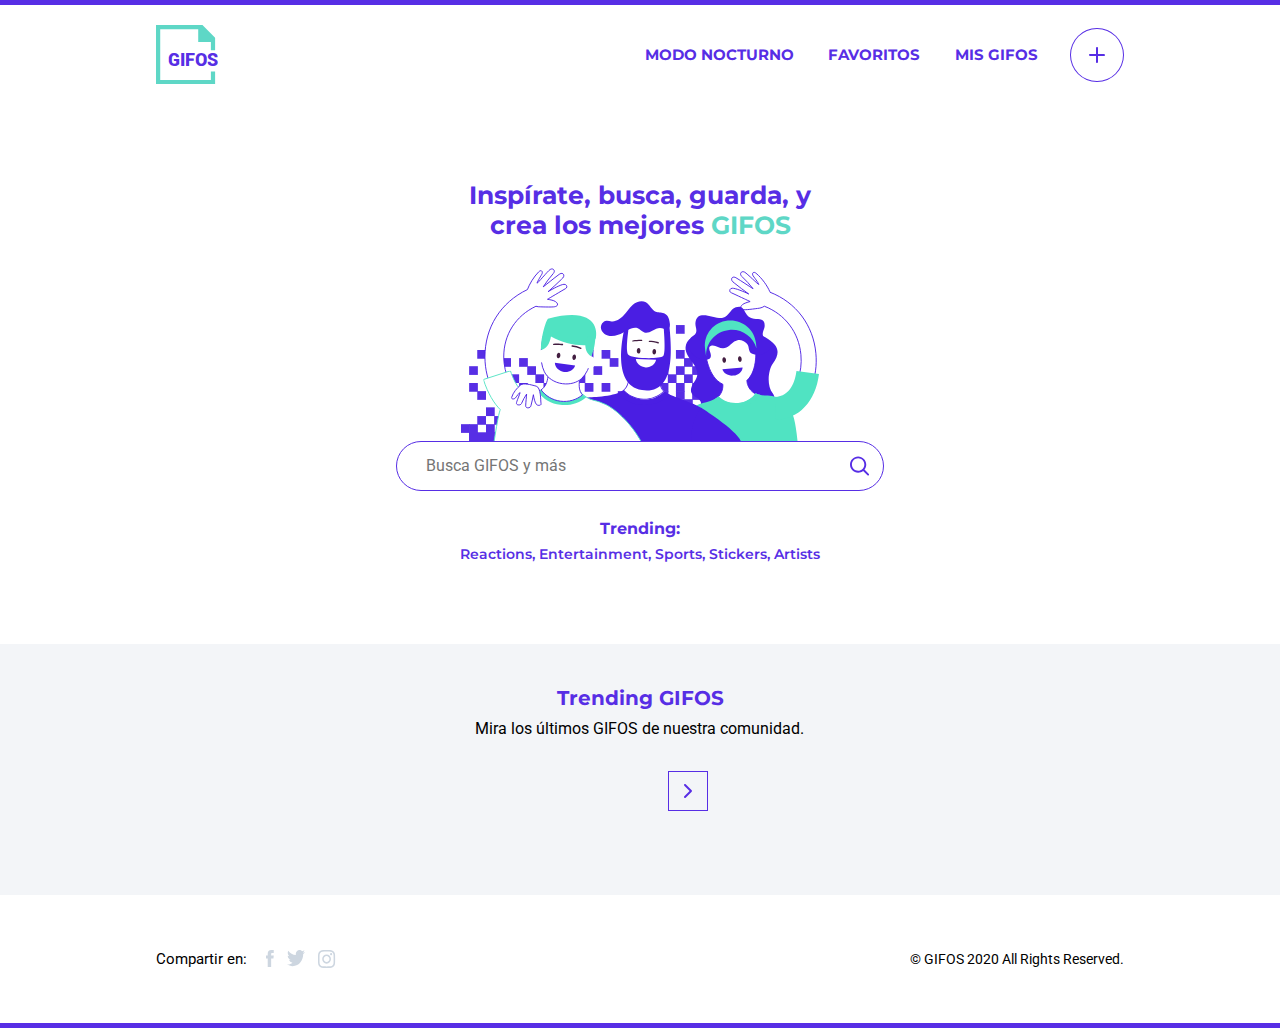
==== index.html @ 7b6a78a5 "25-09 morning version- carrousel" ====
<html lang="es">
  <head>
    <meta charset="UTF-8" />
    <meta name="viewport" content="width=device-width, initial-scale=1.0" />
    <meta name="description" content="incluir descripción" />
    <meta name="keywords" content="incluir kws" />
    <script
      src="https://kit.fontawesome.com/2b49350120.js"
      crossorigin="anonymous"
    ></script>
    <title>Proyecto GIFOS</title>
    <link
      href="https://fonts.googleapis.com/css2?family=Montserrat:wght@400;500;600;700;800&family=Roboto&display=swap"
      rel="stylesheet"
    />
    <link href="./css/home-styles.css" rel="stylesheet" type="text/css" />
  </head>
  <body>
    <header class="desktop-header relative">
      <div class="top-bar">
        <div>
          <svg
            id="logo-mobile"
            width="53px"
            height="49px"
            viewBox="0 0 53 49"
            version="1.1"
            xmlns="http://www.w3.org/2000/svg"
            xmlns:xlink="http://www.w3.org/1999/xlink"
          >
            <!-- Generator: Sketch 63.1 (92452) - https://sketch.com -->
            <title>logo-mobile</title>
            <desc>Created with Sketch.</desc>
            <defs>
              <polygon
                id="path-1"
                points="0.837379272 0.943343486 48.5296106 0.943343486 48.5296106 20.459945 0.837379272 20.459945"
              ></polygon>
            </defs>
            <g
              id="GIFOS"
              stroke="none"
              stroke-width="1"
              fill="none"
              fill-rule="evenodd"
            >
              <g
                id="00-UI-Kit"
                transform="translate(-347.000000, -2463.000000)"
              >
                <g
                  id="mobile"
                  transform="translate(347.000000, 2463.000000)"
                >
                  <g id="Group-5">
                    <polygon
                      id="Fill-1"
                      fill="#5ED7C6"
                      points="0 -0.0002 0 48.7913039 48.7915039 48.7913039 48.7915039 38.3359816 45.3063965 38.3359816 45.3063965 45.3061965 3.48510742 45.3061965 3.48510742 3.48490742 34.8510742 3.48490742 34.8510742 13.9402297 45.3063965 13.9402297 45.3063965 20.9111416 48.7915039 20.9111416 48.7915039 10.4551223 38.3361816 -0.0002"
                    ></polygon>
                    <g id="Group-4" transform="translate(7.000000, 16.000000)">
                      <mask id="mask-2" fill="white">
                        <use xlink:href="#path-1"></use>
                      </mask>
                      <g id="Clip-3"></g>
                      <text
                        class="GIFOS-text"
                        mask="url(#mask-2)"
                        font-family="Roboto-Black, Roboto"
                        font-size="16"
                        font-weight="700"
                      >
                        <tspan x="1" y="20">GIFOS</tspan>
                      </text>
                    </g>
                  </g>
                </g>
              </g>
            </g>
          </svg>
          <svg
            version="1.1"
            id="Capa_1"
            xmlns="http://www.w3.org/2000/svg"
            xmlns:xlink="http://www.w3.org/1999/xlink"
            x="0px"
            y="0px"
            width="63px"
            height="60px"
            viewBox="0 0 63 60"
            enable-background="new 0 0 63 60"
            xml:space="preserve"
            
            
          >
            <title>logo-desktop</title>
            <desc>Created with Sketch.</desc>
            <g id="GIFOS_1_">
              <g
                id="_x30_0-UI-Kit"
                transform="translate(-156.000000, -2463.000000)"
              >
                <g
                  id="logo-desktop"
                  transform="translate(156.000000, 2463.000000)"
                >
                  <g id="Group-5">
                    <polygon
                      id="Fill-1"
                      fill="#5ED7C6"
                      points="0,0 0,59.108 59.108,59.108 59.108,46.442 54.887,46.442 54.887,54.887 
					4.222,54.887 4.222,4.222 42.221,4.222 42.221,16.888 54.887,16.888 54.887,25.333 59.108,25.333 59.108,12.666 46.442,0 				
					"
                    />
                    <g id="Group-4" transform="translate(9.000000, 20.000000)">
                      <g id="Clip-3"></g>
                      <defs>
                        <filter
                          id="Adobe_OpacityMaskFilter"
                          filterUnits="userSpaceOnUse"
                          x="3"
                          y="5.602"
                          width="44.086"
                          height="20.276"
                        >
                          <feColorMatrix
                            type="matrix"
                            values="1 0 0 0 0  0 1 0 0 0  0 0 1 0 0  0 0 0 1 0"
                          />
                        </filter>
                      </defs>
                      <mask
                        maskUnits="userSpaceOnUse"
                        x="3"
                        y="5.602"
                        width="44.086"
                        height="20.276"
                        id="mask-2"
                      >
                        <g filter="url(#Adobe_OpacityMaskFilter)">
                          <polygon
                            id="path-1"
                            fill="#FFFFFF"
                            points="0.495,0.526 58.271,0.526 58.271,24.17 0.495,24.17 							"
                          />
                        </g>
                      </mask>
                      <g mask="url(#mask-2)" enable-background="new    ">
                        <text
                          transform="matrix(1 0 0 1 3 21)"
                          class="GIFOS-text"
                          font-family="Roboto-Black, Roboto"
                          font-size="18"
                        >
                          GIFOS
                        </text>
                      </g>
                    </g>
                  </g>
                </g>
              </g>
            </g>
          </svg>
        </div>
        <i class="fas fa-bars hamburger" id="hamburger"></i>
      </div>
      <nav id="nav">
        <ul>
          <li><a href="#" class="theme-switcher">Modo Nocturno</a></li>
          <hr class="menu-line" />
          <li><a href="./favoritos.html">Favoritos</a></li>
          <hr class="menu-line" />
          <li><a href="./mis-gifos.html">Mis GIFOS</a></li>
          <hr class="menu-line" />
        </ul>
        <div class="create-btn">
          <svg
            version="1.1"
            id="Capa_1"
            xmlns="http://www.w3.org/2000/svg"
            xmlns:xlink="http://www.w3.org/1999/xlink"
            x="0px"
            y="0px"
            width="16px"
            height="16px"
            viewBox="0 0 16 16"
            enable-background="new 0 0 16 16"
            xml:space="preserve"
          >
            <g>
              <path
                id="path-1"
                fill="#FFFFFF"
                d="M8,0c0.553,0,1,0.448,1,1l0,0v6h6c0.513,0,0.936,0.386,0.993,0.883L16,8c0,0.553-0.447,1-1,1
		l0,0H9v6c0,0.513-0.387,0.936-0.883,0.993L8,16c-0.552,0-1-0.447-1-1l0,0V9H1C0.487,9,0.064,8.613,0.007,8.117L0,8
		c0-0.552,0.448-1,1-1l0,0h6V1c0-0.513,0.386-0.936,0.883-0.993L8,0z"
              />
            </g>
            <title>button-crear-gifo</title>
            <desc>Created with Sketch.</desc>
            <g id="GIFOS">
              <g
                id="_x30_0-UI-Kit"
                transform="translate(-188.000000, -2784.000000)"
              >
                <g
                  id="button-crear-gifo"
                  transform="translate(188.000000, 2784.000000)"
                >
                  <g>
                    <path
                      id="path-1_1_"
                      class="GIFOS-text"
                      d="M8,0c0.553,0,1,0.448,1,1l0,0v6h6c0.513,0,0.936,0.386,0.993,0.883L16,8
					c0,0.553-0.447,1-1,1l0,0H9v6c0,0.513-0.387,0.936-0.883,0.993L8,16c-0.552,0-1-0.447-1-1l0,0V9H1
					C0.487,9,0.064,8.613,0.007,8.117L0,8c0-0.552,0.448-1,1-1l0,0h6V1c0-0.513,0.386-0.936,0.883-0.993L8,0z"
                    />
                  </g>
                </g>
              </g>
            </g>
          </svg>
        </div>
      </nav>
    </header>
    <!--SECTION (GIFO MAX) QUE SE DESPLIEGA AL HACER CLICK EN CADA GIFO decidir dónde irá finalmente en el html o crearlo dinámicamente con JS?-->
    <section class="gifo-max">
    <div class="close-icon align-items-center justify-content-end">
      <svg
        version="1.1"
        id="close"
        xmlns="http://www.w3.org/2000/svg"
        xmlns:xlink="http://www.w3.org/1999/xlink"
        x="0px"
        y="0px"
        width="14px"
        height="14px"
        viewBox="0 0 14 14"
        enable-background="new 0 0 14 14"
        xml:space="preserve"
      >
        <g>
          <path
            id="path-1"
            fill="#FFFFFF"
            d="M0.293,0.293c0.391-0.391,1.023-0.391,1.414,0l0,0L7,5.585l5.293-5.292
            c0.36-0.36,0.928-0.388,1.32-0.083l0.094,0.083c0.391,0.391,0.391,1.023,0,1.414l0,0L8.415,7l5.292,5.293
            c0.36,0.36,0.389,0.928,0.083,1.32l-0.083,0.094c-0.391,0.391-1.023,0.391-1.414,0l0,0L7,8.415l-5.293,5.292
            c-0.36,0.36-0.928,0.389-1.32,0.084l-0.094-0.084c-0.391-0.391-0.391-1.023,0-1.414l0,0L5.585,7L0.293,1.707
            c-0.36-0.36-0.388-0.928-0.083-1.32L0.293,0.293z"
          />
        </g>
        <title>close</title>
        <desc>Created with Sketch.</desc>
        <g id="GIFOS">
          <g
            id="_x30_0-UI-Kit"
            transform="translate(-669.000000, -2993.000000)"
          >
            <g transform="translate(669.000000, 2993.000000)">
              <g>
                <path
                  id="path-1_1_"
                  class="GIFOS-text"
                  d="M0.293,0.293c0.391-0.391,1.023-0.391,1.414,0l0,0L7,5.585l5.293-5.292
                        c0.36-0.36,0.928-0.388,1.32-0.083l0.094,0.083c0.391,0.391,0.391,1.023,0,1.414l0,0L8.415,7l5.292,5.293
                        c0.36,0.36,0.389,0.928,0.083,1.32l-0.083,0.094c-0.391,0.391-1.023,0.391-1.414,0l0,0L7,8.415l-5.293,5.292
                        c-0.36,0.36-0.928,0.389-1.32,0.084l-0.094-0.084c-0.391-0.391-0.391-1.023,0-1.414l0,0L5.585,7L0.293,1.707
                        c-0.36-0.36-0.388-0.928-0.083-1.32L0.293,0.293z"
                />
              </g>
            </g>
          </g>
        </g>
      </svg>
    </div>
    <div class="arrow-left">
      <svg
        version="1.1"
        id="Capa_1"
        xmlns="http://www.w3.org/2000/svg"
        xmlns:xlink="http://www.w3.org/1999/xlink"
        x="0px"
        y="0px"
        width="8px"
        height="14px"
        viewBox="0 0 8 14"
        enable-background="new 0 0 8 14"
        xml:space="preserve"
      >
        <g>
          <path
            id="path-1"
            fill="#FFFFFF"
            d="M2.414,7l5.293-5.293c0.391-0.391,0.391-1.023,0-1.414s-1.023-0.391-1.414,0l-6,6
c-0.391,0.391-0.391,1.023,0,1.414l6,6c0.391,0.391,1.023,0.391,1.414,0s0.391-1.023,0-1.414L2.414,7z"
          />
        </g>
        <title>button-left</title>
        <desc>Created with Sketch.</desc>
        <g id="GIFOS">
          <g
            id="_x30_0-UI-Kit"
            transform="translate(-192.000000, -2978.000000)"
          >
            <g
              id="button-slider-left"
              transform="translate(176.000000, 2965.000000)"
            >
              <g
                id="button-left"
                transform="translate(16.000000, 13.000000)"
              >
                <g>
                  <path
                    id="path-1_1_"
                    class="GIFOS-text"
                    d="M2.414,7l5.293-5.293c0.391-0.391,0.391-1.023,0-1.414s-1.023-0.391-1.414,0l-6,6
        c-0.391,0.391-0.391,1.023,0,1.414l6,6c0.391,0.391,1.023,0.391,1.414,0s0.391-1.023,0-1.414L2.414,7z"
                  />
                </g>
              </g>
            </g>
          </g>
        </g>
      </svg>
    </div>
    <div class="gifo-container" id="gifo-container">
      <img
        id="max-img"
        src="https://media.giphy.com/media/12rTjvF0ANQJsk/giphy.gif"
        class="gif-content"
      />
    </div>
    <div class="arrow-right">
      <svg
        version="1.1"
        id="Capa_1"
        xmlns="http://www.w3.org/2000/svg"
        xmlns:xlink="http://www.w3.org/1999/xlink"
        x="0px"
        y="0px"
        width="8px"
        height="14px"
        viewBox="0 0 8 14"
        enable-background="new 0 0 8 14"
        xml:space="preserve"
      >
        <g>
          <path
            id="path-1"
            fill="#FFFFFF"
            d="M5.586,7l-5.293,5.293c-0.391,0.391-0.391,1.023,0,1.414s1.023,0.391,1.414,0l6-6
c0.391-0.391,0.391-1.023,0-1.414l-6-6c-0.391-0.391-1.023-0.391-1.414,0s-0.391,1.023,0,1.414L5.586,7z"
          />
        </g>
        <title>button-right</title>
        <desc>Created with Sketch.</desc>
        <g id="GIFOS">
          <g
            id="_x30_0-UI-Kit"
            transform="translate(-192.000000, -2924.000000)"
          >
            <g
              id="button-slider-right"
              transform="translate(176.000000, 2911.000000)"
            >
              <g
                id="button-right"
                transform="translate(16.000000, 13.000000)"
              >
                <g>
                  <path
                    id="path-1_1_"
                    class="GIFOS-text"
                    d="M5.586,7l-5.293,5.293c-0.391,0.391-0.391,1.023,0,1.414s1.023,0.391,1.414,0l6-6
        c0.391-0.391,0.391-1.023,0-1.414l-6-6c-0.391-0.391-1.023-0.391-1.414,0s-0.391,1.023,0,1.414L5.586,7z"
                  />
                </g>
              </g>
            </g>
          </g>
        </g>
      </svg>
    </div>
    <div class="actions space-between">
      <div>
        <h6 class="user" id="gif-max-user">User</h6>
        <h5 class="gif-title montserrat-font" id="gif-max-title">Título GIFO</h5>
      </div>
      <div class="btns-container space-between">
        <div class="icon-btn">
          <img src="./img/icon-fav-hover.svg" class="icon heart max-heart">
        </div>
        <div class="icon-btn">
          <img src="./img/icon-download.svg" class="icon" id="max-download">
        </div>
      </div>
    </div>
  </section>
    <main>
      <!-- SECCION BUSCADOR-->
      <section class="search-section">
        <h1>
          Inspírate, busca, guarda, y crea los mejores
          <span class="mint">GIFOS</span>
        </h1>
        <div class="illustration">
          <img
            src="./img/ilustra_header.svg"
            alt="ilustración de grupo de personas alegres"
          />
        </div>
        <form action="" method="POST" class="" id="search-form">
          <div class="search-field">
            <svg xmlns="http://www.w3.org/2000/svg" width="24" height="24" viewBox="0 0 20 20" class="d-none" id="lupa"><style>.a{fill:#FFF;}.b{fill:#9CAFC3;}</style><path d="M8.5 0C13.2 0 17 3.8 17 8.5c0 2-0.7 3.8-1.8 5.3l4.5 4.5c0.4 0.4 0.4 1 0 1.4s-1 0.4-1.4 0l0 0 -4.5-4.5C12.3 16.3 10.5 17 8.5 17 3.8 17 0 13.2 0 8.5S3.8 0 8.5 0zM8.5 2C4.9 2 2 4.9 2 8.5S4.9 15 8.5 15c1.8 0 3.4-0.7 4.5-1.9l0-0.1c0 0 0 0 0.1 0C14.3 11.9 15 10.3 15 8.5 15 4.9 12.1 2 8.5 2z" class="a"/><title class="undefined">  icon-search</title><desc class="undefined">  Created with Sketch.</desc><path d="M8.5 0C13.2 0 17 3.8 17 8.5c0 2-0.7 3.8-1.8 5.3l4.5 4.5c0.4 0.4 0.4 1 0 1.4s-1 0.4-1.4 0l0 0 -4.5-4.5C12.3 16.3 10.5 17 8.5 17 3.8 17 0 13.2 0 8.5S3.8 0 8.5 0zM8.5 2C4.9 2 2 4.9 2 8.5S4.9 15 8.5 15c1.8 0 3.4-0.7 4.5-1.9l0-0.1c0 0 0 0 0.1 0C14.3 11.9 15 10.3 15 8.5 15 4.9 12.1 2 8.5 2z" class="b"/></svg>
            <input type="text" class="search-query" id="userQuery" name="" placeholder="Busca GIFOS y más"/>          
            <svg
              id="search-icon"
              version="1.1"
              id="Capa_1"
              xmlns="http://www.w3.org/2000/svg"
              xmlns:xlink="http://www.w3.org/1999/xlink"
              x="0px"
              y="0px"
              width="20px"
              height="20px"
              viewBox="0 0 20 20"
              enable-background="new 0 0 20 20"
              xml:space="preserve"
            >
              <g>
                <path
                  id="path-1"
                  fill="#FFFFFF"
                  d="M8.5,0C13.194,0,17,3.806,17,8.5c0,1.986-0.682,3.814-1.823,5.262l4.53,4.531
      c0.391,0.391,0.391,1.023,0,1.414s-1.023,0.391-1.414,0l0,0l-4.531-4.53C12.314,16.318,10.486,17,8.5,17C3.806,17,0,13.194,0,8.5
      S3.806,0,8.5,0z M8.5,2C4.91,2,2,4.91,2,8.5S4.91,15,8.5,15c1.771,0,3.375-0.708,4.548-1.855l0.045-0.052
      c0.017-0.017,0.032-0.031,0.05-0.046C14.292,11.875,15,10.271,15,8.5C15,4.91,12.09,2,8.5,2z"
                />
              </g>
              <title>icon-search</title>
              <desc>Created with Sketch.</desc>
              <g id="GIFOS">
                <g
                  id="_x30_0-UI-Kit"
                  transform="translate(-637.000000, -518.000000)"
                >
                  <g transform="translate(637.000000, 39.000000)">
                    <path
                      id="path-1_1_"
                      class="GIFOS-text"
                      d="M8.5,479c4.694,0,8.5,3.806,8.5,8.5c0,1.986-0.682,3.814-1.823,5.262l4.53,4.531
          c0.391,0.391,0.391,1.023,0,1.414s-1.023,0.391-1.414,0l0,0l-4.531-4.53C12.314,495.318,10.486,496,8.5,496
          c-4.694,0-8.5-3.806-8.5-8.5S3.806,479,8.5,479z M8.5,481c-3.59,0-6.5,2.91-6.5,6.5s2.91,6.5,6.5,6.5
          c1.771,0,3.375-0.708,4.548-1.855l0.045-0.052c0.017-0.017,0.032-0.031,0.05-0.046C14.292,490.875,15,489.271,15,487.5
          C15,483.91,12.09,481,8.5,481z"
                    />
                  </g>
                </g>
              </g>
            </svg>
          </div>
          <div class="search-field suggestions">
            <svg xmlns="http://www.w3.org/2000/svg" width="15" height="15" viewBox="0 0 20 20" class="undefined"><style>.a{fill:#FFF;}.b{fill:#9CAFC3;}</style><path d="M8.5 0C13.2 0 17 3.8 17 8.5c0 2-0.7 3.8-1.8 5.3l4.5 4.5c0.4 0.4 0.4 1 0 1.4s-1 0.4-1.4 0l0 0 -4.5-4.5C12.3 16.3 10.5 17 8.5 17 3.8 17 0 13.2 0 8.5S3.8 0 8.5 0zM8.5 2C4.9 2 2 4.9 2 8.5S4.9 15 8.5 15c1.8 0 3.4-0.7 4.5-1.9l0-0.1c0 0 0 0 0.1 0C14.3 11.9 15 10.3 15 8.5 15 4.9 12.1 2 8.5 2z" class="a"/><title class="undefined">  icon-search</title><desc class="undefined">  Created with Sketch.</desc><path d="M8.5 0C13.2 0 17 3.8 17 8.5c0 2-0.7 3.8-1.8 5.3l4.5 4.5c0.4 0.4 0.4 1 0 1.4s-1 0.4-1.4 0l0 0 -4.5-4.5C12.3 16.3 10.5 17 8.5 17 3.8 17 0 13.2 0 8.5S3.8 0 8.5 0zM8.5 2C4.9 2 2 4.9 2 8.5S4.9 15 8.5 15c1.8 0 3.4-0.7 4.5-1.9l0-0.1c0 0 0 0 0.1 0C14.3 11.9 15 10.3 15 8.5 15 4.9 12.1 2 8.5 2z" class="b"/></svg>
            <input type="text" id="" name="" class="giphy-terms" />
          </div>
          <div class="search-field suggestions">
            <svg xmlns="http://www.w3.org/2000/svg" width="15" height="15" viewBox="0 0 20 20" class="undefined"><style>.a{fill:#FFF;}.b{fill:#9CAFC3;}</style><path d="M8.5 0C13.2 0 17 3.8 17 8.5c0 2-0.7 3.8-1.8 5.3l4.5 4.5c0.4 0.4 0.4 1 0 1.4s-1 0.4-1.4 0l0 0 -4.5-4.5C12.3 16.3 10.5 17 8.5 17 3.8 17 0 13.2 0 8.5S3.8 0 8.5 0zM8.5 2C4.9 2 2 4.9 2 8.5S4.9 15 8.5 15c1.8 0 3.4-0.7 4.5-1.9l0-0.1c0 0 0 0 0.1 0C14.3 11.9 15 10.3 15 8.5 15 4.9 12.1 2 8.5 2z" class="a"/><title class="undefined">  icon-search</title><desc class="undefined">  Created with Sketch.</desc><path d="M8.5 0C13.2 0 17 3.8 17 8.5c0 2-0.7 3.8-1.8 5.3l4.5 4.5c0.4 0.4 0.4 1 0 1.4s-1 0.4-1.4 0l0 0 -4.5-4.5C12.3 16.3 10.5 17 8.5 17 3.8 17 0 13.2 0 8.5S3.8 0 8.5 0zM8.5 2C4.9 2 2 4.9 2 8.5S4.9 15 8.5 15c1.8 0 3.4-0.7 4.5-1.9l0-0.1c0 0 0 0 0.1 0C14.3 11.9 15 10.3 15 8.5 15 4.9 12.1 2 8.5 2z" class="b"/></svg>
            <input type="text" id="" name="" class="giphy-terms" />
          </div>
          <div class="search-field suggestions">
            <svg xmlns="http://www.w3.org/2000/svg" width="15" height="15" viewBox="0 0 20 20" class="undefined"><style>.a{fill:#FFF;}.b{fill:#9CAFC3;}</style><path d="M8.5 0C13.2 0 17 3.8 17 8.5c0 2-0.7 3.8-1.8 5.3l4.5 4.5c0.4 0.4 0.4 1 0 1.4s-1 0.4-1.4 0l0 0 -4.5-4.5C12.3 16.3 10.5 17 8.5 17 3.8 17 0 13.2 0 8.5S3.8 0 8.5 0zM8.5 2C4.9 2 2 4.9 2 8.5S4.9 15 8.5 15c1.8 0 3.4-0.7 4.5-1.9l0-0.1c0 0 0 0 0.1 0C14.3 11.9 15 10.3 15 8.5 15 4.9 12.1 2 8.5 2z" class="a"/><title class="undefined">  icon-search</title><desc class="undefined">  Created with Sketch.</desc><path d="M8.5 0C13.2 0 17 3.8 17 8.5c0 2-0.7 3.8-1.8 5.3l4.5 4.5c0.4 0.4 0.4 1 0 1.4s-1 0.4-1.4 0l0 0 -4.5-4.5C12.3 16.3 10.5 17 8.5 17 3.8 17 0 13.2 0 8.5S3.8 0 8.5 0zM8.5 2C4.9 2 2 4.9 2 8.5S4.9 15 8.5 15c1.8 0 3.4-0.7 4.5-1.9l0-0.1c0 0 0 0 0.1 0C14.3 11.9 15 10.3 15 8.5 15 4.9 12.1 2 8.5 2z" class="b"/></svg>
            <input type="text" id="" name="" class="giphy-terms" />
          </div>
          <div class="search-field suggestions">
            <svg xmlns="http://www.w3.org/2000/svg" width="15" height="15" viewBox="0 0 20 20" class="undefined"><style>.a{fill:#FFF;}.b{fill:#9CAFC3;}</style><path d="M8.5 0C13.2 0 17 3.8 17 8.5c0 2-0.7 3.8-1.8 5.3l4.5 4.5c0.4 0.4 0.4 1 0 1.4s-1 0.4-1.4 0l0 0 -4.5-4.5C12.3 16.3 10.5 17 8.5 17 3.8 17 0 13.2 0 8.5S3.8 0 8.5 0zM8.5 2C4.9 2 2 4.9 2 8.5S4.9 15 8.5 15c1.8 0 3.4-0.7 4.5-1.9l0-0.1c0 0 0 0 0.1 0C14.3 11.9 15 10.3 15 8.5 15 4.9 12.1 2 8.5 2z" class="a"/><title class="undefined">  icon-search</title><desc class="undefined">  Created with Sketch.</desc><path d="M8.5 0C13.2 0 17 3.8 17 8.5c0 2-0.7 3.8-1.8 5.3l4.5 4.5c0.4 0.4 0.4 1 0 1.4s-1 0.4-1.4 0l0 0 -4.5-4.5C12.3 16.3 10.5 17 8.5 17 3.8 17 0 13.2 0 8.5S3.8 0 8.5 0zM8.5 2C4.9 2 2 4.9 2 8.5S4.9 15 8.5 15c1.8 0 3.4-0.7 4.5-1.9l0-0.1c0 0 0 0 0.1 0C14.3 11.9 15 10.3 15 8.5 15 4.9 12.1 2 8.5 2z" class="b"/></svg>
            <input type="text" id="" name="" class="giphy-terms"/>
          </div>

        </form>
        <!--llamar endpoint trending GIPHY?-->
        <h3>Trending:</h3>
        <p class="trends">
          Reactions, Entertainment, Sports, Stickers, Artists
        </p>
      </section>     

      <!-- SECCION GIFOS SEGUN BÚSQUEDA -->
      <section id="searchedGifos">
        <h1 id="search-kw" class="d-none">Keyword</h1>
        <div class="empty align-center d-none" id="empty-search">
          <svg
            version="1.1"
            id="Capa_1"
            xmlns="http://www.w3.org/2000/svg"
            xmlns:xlink="http://www.w3.org/1999/xlink"
            x="0px"
            y="0px"
            width="150px"
            height="150px"
            viewBox="0 0 150 150"
            enable-background="new 0 0 150 150"
            xml:space="preserve"
          >
            <title>icon-busqueda-sin-resultado</title>
            <desc>Created with Sketch.</desc>
            <g id="GIFOS">
              <g
                id="_x30_4-BÃºsqueda-sin-resultados"
                transform="translate(-645.000000, -962.000000)"
              >
                <g
                  id="icon-busqueda-sin-resultado"
                  transform="translate(645.000000, 962.000000)"
                >
                  <circle id="Oval-3" fill="#F3F5F8" cx="75" cy="75" r="75" />
                  <g id="ouch" transform="translate(38.000000, 37.000000)">
                    <polygon
                      id="Fill-2"
                      fill="#50E3C2"
                      points="70.455,14.394 70.455,19.034 70.455,23.674 70.455,28.314 70.455,32.955 
					70.455,37.595 70.455,42.234 70.455,46.875 70.455,51.516 75,51.516 75,14.394 				"
                    />
                    <polygon
                      id="Fill-3"
                      fill="#50E3C2"
                      points="65.909,56.061 70.455,56.061 70.455,51.516 65.909,51.516 				"
                    />
                    <polygon
                      id="Fill-4"
                      fill="#50E3C2"
                      points="65.909,13.636 70.455,13.636 70.455,9.091 65.909,9.091 				"
                    />
                    <polygon
                      id="Fill-5"
                      fill="#50E3C2"
                      points="60.605,60.605 65.151,60.605 65.151,56.061 60.605,56.061 				"
                    />
                    <polygon
                      id="Fill-6"
                      fill="#50E3C2"
                      points="60.605,9.091 65.151,9.091 65.151,4.545 60.605,4.545 				"
                    />
                    <polygon
                      id="Fill-7"
                      fill="#50E3C2"
                      points="55.909,60.605 55.909,65.404 51.213,65.404 51.213,60.605 46.516,60.605 
					41.818,60.605 37.121,60.605 32.424,60.605 27.728,60.605 23.03,60.605 18.333,60.605 13.636,60.605 13.636,65.404 
					18.333,65.404 23.03,65.404 27.728,65.404 32.424,65.404 37.121,65.404 41.818,65.404 46.516,65.404 46.516,70.203 
					51.213,70.203 55.909,70.203 55.909,75 60.605,75 60.605,70.203 60.605,65.404 60.605,60.605 				"
                    />
                    <polygon
                      id="Fill-8"
                      fill="#50E3C2"
                      points="13.636,0 13.636,4.545 18.333,4.545 23.03,4.545 27.727,4.545 32.424,4.545 
					37.122,4.545 41.818,4.545 46.516,4.545 51.212,4.545 55.908,4.545 60.605,4.545 60.605,0 				"
                    />
                    <polygon
                      id="Fill-9"
                      fill="#50E3C2"
                      points="9.091,60.605 13.636,60.605 13.636,56.061 9.091,56.061 				"
                    />
                    <polygon
                      id="Fill-10"
                      fill="#50E3C2"
                      points="9.091,9.091 13.636,9.091 13.636,4.545 9.091,4.545 				"
                    />
                    <polygon
                      id="Fill-11"
                      fill="#50E3C2"
                      points="4.545,56.061 9.091,56.061 9.091,51.516 4.545,51.516 				"
                    />
                    <polygon
                      id="Fill-12"
                      fill="#50E3C2"
                      points="4.545,13.636 9.091,13.636 9.091,9.091 4.545,9.091 				"
                    />
                    <polygon
                      id="Fill-13"
                      fill="#50E3C2"
                      points="0,14.394 0,19.034 0,23.674 0,28.314 0,32.955 0,37.595 0,42.234 0,46.875 
					0,51.516 4.545,51.516 4.545,46.875 4.545,42.234 4.545,37.595 4.545,32.955 4.545,28.314 4.545,23.674 4.545,19.034 
					4.545,14.394 				"
                    />
                    <path
                      id="Fill-14"
                      fill="#50E3C2"
                      d="M22.245,32.207c0-2.278-1.445-3.992-3.666-3.992s-3.648,1.714-3.648,3.992
					c0,2.26,1.427,3.992,3.648,3.992S22.245,34.467,22.245,32.207 M12.295,32.207c0-3.664,2.654-6.289,6.284-6.289
					c3.647,0,6.302,2.625,6.302,6.289s-2.655,6.289-6.302,6.289C14.949,38.495,12.295,35.87,12.295,32.207"
                    />
                    <path
                      id="Fill-16"
                      fill="#50E3C2"
                      d="M26.325,33.428v-7.31h2.6v7.218c0,1.695,0.976,2.862,2.835,2.862s2.817-1.167,2.817-2.862
					v-7.218h2.618v7.291c0,3.026-1.77,5.085-5.435,5.085S26.325,36.417,26.325,33.428"
                    />
                    <path
                      id="Fill-18"
                      fill="#50E3C2"
                      d="M38.621,32.207c0-3.736,2.799-6.289,6.41-6.289c2.654,0,4.189,1.458,5.039,2.971
					l-2.204,1.094c-0.505-0.984-1.589-1.769-2.835-1.769c-2.185,0-3.773,1.695-3.773,3.992s1.589,3.992,3.773,3.992
					c1.246,0,2.33-0.766,2.835-1.768l2.204,1.075c-0.867,1.513-2.385,2.989-5.039,2.989C41.42,38.495,38.621,35.943,38.621,32.207"
                    />
                    <polygon
                      id="Fill-20"
                      fill="#50E3C2"
                      points="59.495,38.276 59.495,33.173 53.807,33.173 53.807,38.276 51.242,38.276 
					51.242,26.118 53.807,26.118 53.807,30.894 59.495,30.894 59.495,26.118 62.077,26.118 62.077,38.276 				"
                    />
                  </g>
                  <polygon
                    id="Fill-1"
                    fill="#F3F5F8"
                    points="81,89 75,89 69,89 63,89 63,89.004 63,95 69,95 75,95 81,95 87,95 87,89.004 87,89 
							"
                  />
                  <polygon
                    id="Fill-2_1_"
                    fill="#50E3C2"
                    points="73,93 77,93 77,89 73,89 			"
                  />
                  <polygon
                    id="Fill-2-Copy"
                    fill="#50E3C2"
                    points="73,42 77,42 77,38 73,38 			"
                  />
                  <polygon
                    id="Fill-2-Copy-2"
                    fill="#50E3C2"
                    points="73,59 77,59 77,55 73,55 			"
                  />
                  <polygon
                    id="Fill-3_1_"
                    fill="#50E3C2"
                    points="74,89 77,89 77,86 74,86 			"
                  />
                </g>
              </g>
            </g>
          </svg>
          <p class="alert-msg montserrat-font">Intenta con otra búsqueda.</p>
        </div>
        <div class="gifs-container d-none" id="results-container">
          <!--se completa dinámicamente con resultados-->         
        </div>
        <button id="view-more" class="btn-view-more d-none">Ver más</button>
     
      </section>

      <!--SECCION TRENDING GIFOS-->
      
      <section class="grey-bg trending-gifos" id="trendingGifos">
        <h2>Trending GIFOS</h2>
        <h4>Mira los últimos GIFOS de nuestra comunidad.</h4>
        <div class="container">
          <div class="arrow-left hidden" id="back-arrow">
            <svg
              version="1.1"
              id="Capa_1"
              xmlns="http://www.w3.org/2000/svg"
              xmlns:xlink="http://www.w3.org/1999/xlink"
              x="0px"
              y="0px"
              width="8px"
              height="14px"
              viewBox="0 0 8 14"
              enable-background="new 0 0 8 14"
              xml:space="preserve"
            >
              <g>
                <path
                  id="path-1"
                  fill="#FFFFFF"
                  d="M2.414,7l5.293-5.293c0.391-0.391,0.391-1.023,0-1.414s-1.023-0.391-1.414,0l-6,6
      c-0.391,0.391-0.391,1.023,0,1.414l6,6c0.391,0.391,1.023,0.391,1.414,0s0.391-1.023,0-1.414L2.414,7z"
                />
              </g>
              <title>button-left</title>
              <desc>Created with Sketch.</desc>
              <g id="GIFOS">
                <g
                  id="_x30_0-UI-Kit"
                  transform="translate(-192.000000, -2978.000000)"
                >
                  <g
                    id="button-slider-left"
                    transform="translate(176.000000, 2965.000000)"
                  >
                    <g
                      id="button-left"
                      transform="translate(16.000000, 13.000000)"
                    >
                      <g>
                        <path
                          id="path-1_1_"
                          class="GIFOS-text"
                          d="M2.414,7l5.293-5.293c0.391-0.391,0.391-1.023,0-1.414s-1.023-0.391-1.414,0l-6,6
              c-0.391,0.391-0.391,1.023,0,1.414l6,6c0.391,0.391,1.023,0.391,1.414,0s0.391-1.023,0-1.414L2.414,7z"
                        />
                      </g>
                    </g>
                  </g>
                </g>
              </g>
            </svg>
          </div>
          <section id="carousel" class="carousel">           
             <!-- resultados de Giphy trends-->         
          </section>
          <div class="arrow-right visible" id="forward-arrow">
            <svg
              version="1.1"
              id="Capa_1"
              xmlns="http://www.w3.org/2000/svg"
              xmlns:xlink="http://www.w3.org/1999/xlink"
              x="0px"
              y="0px"
              width="8px"
              height="14px"
              viewBox="0 0 8 14"
              enable-background="new 0 0 8 14"
              xml:space="preserve"
            >
              <g>
                <path
                  id="path-1"
                  fill="#FFFFFF"
                  d="M5.586,7l-5.293,5.293c-0.391,0.391-0.391,1.023,0,1.414s1.023,0.391,1.414,0l6-6
      c0.391-0.391,0.391-1.023,0-1.414l-6-6c-0.391-0.391-1.023-0.391-1.414,0s-0.391,1.023,0,1.414L5.586,7z"
                />
              </g>
              <title>button-right</title>
              <desc>Created with Sketch.</desc>
              <g id="GIFOS">
                <g
                  id="_x30_0-UI-Kit"
                  transform="translate(-192.000000, -2924.000000)"
                >
                  <g
                    id="button-slider-right"
                    transform="translate(176.000000, 2911.000000)"
                  >
                    <g
                      id="button-right"
                      transform="translate(16.000000, 13.000000)"
                    >
                      <g>
                        <path
                          id="path-1_1_"
                          class="GIFOS-text"
                          d="M5.586,7l-5.293,5.293c-0.391,0.391-0.391,1.023,0,1.414s1.023,0.391,1.414,0l6-6
              c0.391-0.391,0.391-1.023,0-1.414l-6-6c-0.391-0.391-1.023-0.391-1.414,0s-0.391,1.023,0,1.414L5.586,7z"
                        />
                      </g>
                    </g>
                  </g>
                </g>
              </g>
            </svg>
          </div>

        </div>
      </section>
    </main>

    <footer>      
      <p class="align-center share">Compartir en:</p>
      <div class="align-center icons">
        <a href="#">
          <svg
            version="1.1"
            id="Capa_1"
            xmlns="http://www.w3.org/2000/svg"
            xmlns:xlink="http://www.w3.org/1999/xlink"
            x="0px"
            y="0px"
            width="8px"
            height="17px"
            viewBox="0 0 8 17"
            enable-background="new 0 0 8 17"
            xml:space="preserve"
          >
            <title>icon_facebook</title>
            <desc>Created with Sketch.</desc>
            <g id="GIFOS">
              <g
                id="_x30_0-UI-Kit"
                transform="translate(-1027.000000, -2780.000000)"
              >
                <g
                  id="icon_facebook"
                  transform="translate(1018.000000, 2778.000000)"
                >
                  <path
                    class="rss-icons"
                    fill="#CDD6E0"
                    d="M10.715,19v-8.501H9V7.57h1.715V5.811c0-2.389,0.968-3.811,3.72-3.811h2.291v2.93h-1.432
				c-1.072,0-1.143,0.409-1.143,1.173L14.147,7.57h2.595l-0.305,2.929h-2.29V19H10.715z"
                  />
                  <rect id="Rectangle" fill="none" width="20" height="20" />
                </g>
              </g>
            </g>
          </svg>
        </a>
        <a href="#">
          <svg
            version="1.1"
            id="Capa_1"
            xmlns="http://www.w3.org/2000/svg"
            xmlns:xlink="http://www.w3.org/1999/xlink"
            x="0px"
            y="0px"
            width="18px"
            height="17px"
            viewBox="0 0 18 17"
            enable-background="new 0 0 18 17"
            xml:space="preserve"
          >
            <title>icon-twitter</title>
            <desc>Created with Sketch.</desc>
            <g id="GIFOS">
              <g
                id="_x30_0-UI-Kit"
                transform="translate(-1057.000000, -2780.000000)"
              >
                <g id="Footer" transform="translate(328.000000, 1736.000000)">
                  <g
                    id="icon-twitter"
                    transform="translate(728.000000, 1042.000000)"
                  >
                    <rect
                      id="Rectangle-Copy-9"
                      fill="none"
                      width="20"
                      height="20"
                    />
                    <path
                      class="rss-icons"
                      fill="#CDD6E0"
                      d="M18.502,2.3c-0.714,0.469-1.503,0.808-2.346,0.992C15.484,2.496,14.524,2,13.461,2
                           c-2.039,0-3.69,1.832-3.69,4.09c0,0.321,0.03,0.633,0.094,0.932C6.796,6.851,4.075,5.224,2.253,2.748
                           c-0.318,0.606-0.5,1.309-0.5,2.058c0,1.418,0.652,2.67,1.643,3.405C2.791,8.189,2.222,8.003,1.723,7.699v0.05
                           c0,1.982,1.272,3.635,2.963,4.01c-0.311,0.096-0.636,0.145-0.974,0.145c-0.237,0-0.47-0.025-0.694-0.073
                           c0.469,1.624,1.833,2.809,3.45,2.841c-1.265,1.098-2.857,1.75-4.586,1.75c-0.298,0-0.593-0.018-0.881-0.057
                           c1.635,1.16,3.575,1.838,5.661,1.838c6.793,0,10.506-6.232,10.506-11.638c0-0.178-0.002-0.355-0.009-0.529
                           C17.879,5.459,18.507,4.738,19,3.918c-0.662,0.325-1.375,0.545-2.121,0.644C17.643,4.056,18.228,3.254,18.502,2.3z"
                    />
                    <rect
                      id="Rectangle-Copy-10"
                      fill="none"
                      width="20"
                      height="20"
                    />
                  </g>
                </g>
              </g>
            </g>
          </svg>
        </a>
        <a href="#">
          <svg
            version="1.1"
            id="Capa_1"
            xmlns="http://www.w3.org/2000/svg"
            xmlns:xlink="http://www.w3.org/1999/xlink"
            x="0px"
            y="0px"
            width="18px"
            height="18px"
            viewBox="0 0 18 18"
            enable-background="new 0 0 18 18"
            xml:space="preserve"
          >
            <title>icon_instagram</title>
            <desc>Created with Sketch.</desc>
            <g id="GIFOS">
              <g
                id="_x30_0-UI-Kit"
                transform="translate(-1095.000000, -2779.000000)"
              >
                <g id="Footer" transform="translate(328.000000, 1736.000000)">
                  <g
                    id="icon_instagram"
                    transform="translate(766.000000, 1042.000000)"
                  >
                    <rect
                      id="Rectangle-Copy-2"
                      fill="none"
                      width="20"
                      height="20"
                    />
                    <path
                      class="rss-icons"
                      fill="#CDD6E0"
                      d="M9.57,2.622c2.288,0,2.559,0.009,3.463,0.052c0.835,0.04,1.289,0.187,1.591,0.31
					c0.399,0.164,0.686,0.358,0.985,0.673s0.485,0.615,0.641,1.035c0.117,0.317,0.258,0.794,0.295,1.671
					c0.042,0.949,0.051,1.234,0.051,3.637c0,2.402-0.009,2.688-0.051,3.637c-0.037,0.877-0.178,1.354-0.295,1.672
					c-0.155,0.42-0.341,0.719-0.641,1.034s-0.586,0.51-0.985,0.673c-0.302,0.124-0.756,0.271-1.591,0.311
					c-0.904,0.043-1.175,0.053-3.463,0.053s-2.559-0.01-3.463-0.053c-0.835-0.04-1.29-0.187-1.591-0.311
					c-0.4-0.163-0.686-0.357-0.985-0.673s-0.485-0.614-0.641-1.034c-0.118-0.318-0.257-0.795-0.295-1.672
					c-0.041-0.949-0.05-1.234-0.05-3.637c0-2.403,0.009-2.688,0.05-3.637c0.039-0.877,0.178-1.354,0.295-1.671
					c0.156-0.42,0.341-0.72,0.641-1.035s0.585-0.51,0.985-0.673c0.302-0.123,0.756-0.27,1.591-0.31
					C7.011,2.631,7.282,2.622,9.57,2.622L9.57,2.622z M9.57,1C7.242,1,6.951,1.01,6.036,1.054C5.125,1.098,4.501,1.25,3.956,1.473
					C3.393,1.703,2.915,2.01,2.438,2.51C1.962,3.011,1.669,3.513,1.45,4.104C1.238,4.677,1.093,5.332,1.051,6.289
					C1.01,7.25,1,7.556,1,10s0.01,2.75,0.051,3.711c0.042,0.957,0.187,1.611,0.398,2.185c0.219,0.592,0.512,1.093,0.988,1.594
					c0.477,0.501,0.955,0.808,1.518,1.038c0.545,0.223,1.168,0.375,2.08,0.418C6.951,18.99,7.242,19,9.57,19s2.62-0.01,3.534-0.055
					c0.912-0.043,1.535-0.195,2.08-0.418c0.563-0.23,1.041-0.537,1.518-1.038s0.77-1.002,0.988-1.594
					c0.212-0.573,0.357-1.228,0.398-2.185C18.13,12.75,18.14,12.444,18.14,10s-0.01-2.75-0.052-3.711
					c-0.041-0.958-0.187-1.612-0.398-2.185c-0.219-0.592-0.512-1.093-0.988-1.594c-0.477-0.5-0.954-0.808-1.518-1.038
					c-0.545-0.223-1.168-0.375-2.08-0.418C12.189,1.01,11.897,1,9.57,1L9.57,1z M9.587,5.393c-2.432,0-4.404,2.07-4.404,4.625
					c0,2.554,1.972,4.625,4.404,4.625c2.432,0,4.403-2.07,4.403-4.625C13.99,7.463,12.019,5.393,9.587,5.393L9.587,5.393z
					 M9.587,13.02c-1.579,0-2.859-1.344-2.859-3.001c0-1.658,1.28-3.002,2.859-3.002c1.579,0,2.858,1.344,2.858,3.002
					C12.445,11.676,11.166,13.02,9.587,13.02L9.587,13.02z M15.146,5.178c0,0.592-0.456,1.072-1.02,1.072s-1.021-0.479-1.021-1.072
					c0-0.591,0.457-1.071,1.021-1.071S15.146,4.587,15.146,5.178L15.146,5.178z"
                    />
                    <rect id="Rectangle" fill="none" width="20" height="20" />
                  </g>
                </g>
              </g>
            </g>
          </svg>
        </a>
      </div>
      <p class="align-center copy">© GIFOS 2020 All Rights Reserved.</p>
    </footer>
    <!-- JS-->
    
    <script src="./js/hide-gifosMax.js"></script>
    <script src="./js/suggestions.js"></script>
    <script src="./js/home-functions.js"></script>
    <script src="./js/show-gifos-details.js"></script>  
    <script src="./js/storage-favourites.js"></script>
    <script src="./js/carrousel.js"></script>
    
  </body>
</html>
---- css/home-styles.css ----
@font-face {
  font-family: "Roboto-Black";
  src: url(../Roboto-Black.ttf);
}

* {
  margin: 0;
  padding: 0;
  -webkit-box-sizing: border-box;
          box-sizing: border-box;
  font-weight: normal;
  text-decoration: none;
}

html {
  font-size: 14px;
}

body {
  background-color: #fff;
  color: #000;
  font-family: "Roboto", sans-serif;
  border-bottom: 5px solid #572ee5;
  -webkit-transition: all 0.2s ease;
  transition: all 0.2s ease;
}

h1,
h2,
h3 {
  color: #572ee5;
  font-family: "Montserrat", sans-serif;
}

.dark-mode_body {
  background-color: #37383c;
  color: #fff;
  border-bottom: 5px solid #000;
}

.dark-mode_texts {
  color: #fff;
}

.top-bar {
  display: -webkit-box;
  display: -ms-flexbox;
  display: flex;
  width: 100vw;
  -webkit-box-pack: justify;
      -ms-flex-pack: justify;
          justify-content: space-between;
  -webkit-box-align: center;
      -ms-flex-align: center;
          align-items: center;
  border-top: 5px solid #572ee5;
  padding: 20px 25px;
}

.dark-mode_top-bar {
  border-top: 5px solid #000;
}

.d-block {
  display: block;
}

.d-none {
  display: none;
}

#logo-desktop {
  display: none;
}

.hamburger {
  color: #572ee5;
}

.dark-mode_hamburger {
  color: #fff;
}

.GIFOS-text {
  fill: #572ee5;
}

.dark-mode_GIFOS-text {
  fill: #fff;
}

nav {
  visibility: hidden;
  position: absolute;
  width: 100vw;
  height: 100vh;
  background-color: rgba(87, 46, 229, 0.9);
  padding-top: 1rem;
  z-index: 25;
}

nav ul {
  text-align: center;
}

nav ul li {
  list-style: none;
}

nav ul li a {
  color: #fff;
  text-decoration: none;
  line-height: 60px;
  font-family: "Montserrat", sans-serif;
  font-weight: 700;
  font-size: 1.071rem;
  padding: 2px;
}

nav ul li a:hover {
  border-bottom: 2px solid #5ed7c6;
}

nav ul li a:active {
  color: #9cafc3;
}

.visible {
  visibility: visible;
}

.hidden {
  visibility: hidden;
}

.dark-mode_nav {
  background-color: #000;
}

.menu-line {
  margin: auto;
  width: 41px;
  color: #fff;
}

form {
  border: 1px solid #572ee5;
  border-radius: 27px;
  width: 89%;
  margin: auto;
  padding: 0.5rem 1rem;
}

form input[type="text"] {
  background-color: transparent;
  outline: none;
  font-size: 1.143rem;
  padding: 6px 15px;
  font-family: "Roboto", sans-serif;
  text-align: left;
  width: 100%;
}

.search-query {
  color: #000;
  border: none;
  line-height: 22px;
}

.dark_mode-search-query {
  color: #fff;
  border: none;
}

.search-field {
  width: 100%;
  display: -webkit-box;
  display: -ms-flexbox;
  display: flex;
  -webkit-box-pack: justify;
      -ms-flex-pack: justify;
          justify-content: space-between;
  -webkit-box-align: center;
      -ms-flex-align: center;
          align-items: center;
}

.suggestions {
  display: none;
}

.giphy-terms {
  color: #6b7989;
  border: none;
}

.dark-mode_form {
  border: 1px solid #fff;
}

.white {
  fill: #fff;
}

.purple {
  fill: #572ee5;
}

main {
  /*.search-gif-cards {
    width: 42%;
    margin: 1rem 0;

    img {
      width: 100%;
      height: calc(84vw / 2);
      object-fit: cover;
    }
  }*/
}

main h1 {
  font-size: 1.786rem;
  text-align: center;
  width: 76%;
  margin: auto;
  font-weight: 700;
}

main h1 .mint {
  color: #5ed7c6;
  font-weight: 700;
}

main .illustration {
  width: 76%;
  margin: 2rem auto 0 auto;
}

main .illustration img {
  width: 100%;
}

main h3 {
  font-size: 1.143rem;
  font-weight: 700;
  text-align: center;
  padding-top: 2rem;
}

main .empty {
  margin: 7.8rem auto 10.7rem auto;
}

main .alert-msg {
  color: #5ed7c6;
  font-size: 1.4rem;
  font-weight: 700;
  width: 80%;
  margin: 26px auto;
}

main .relative {
  position: relative;
}

main .btn-view-more {
  width: 127px;
  height: 50px;
  background-color: transparent;
  border-radius: 25px;
  text-align: center;
  text-transform: uppercase;
  color: #572ee5;
  font-family: "Montserrat", sans-serif;
  font-weight: 700;
  border: 1px solid #572ee5;
  margin: 5rem auto 0rem auto;
  -webkit-transition: background-color 0.5s ease;
  transition: background-color 0.5s ease;
}

main .btn-view-more:hover {
  color: #fff;
  background-color: #572ee5;
}

main .dark-mode_btn-view-more {
  color: #fff;
  border: 1px solid #fff;
}

main .dark-mode_btn-view-more:hover {
  color: #000;
  background-color: #fff;
}

main .grey-bg {
  background-color: #f3f5f8;
}

main .dark-grey-bg {
  background-color: #222326;
}

main .trending-gifos {
  padding-top: 3rem;
  padding-bottom: 6rem;
}

main h2 {
  font-weight: bold;
  font-size: 1.429rem;
  text-align: center;
}

main h4 {
  width: 46%;
  line-height: 1.643rem;
  font-size: 1.143rem;
  margin: auto;
  text-align: center;
  margin-top: 0.5rem;
  margin-bottom: 2.25rem;
}

.gifs-container {
  display: -webkit-box;
  display: -ms-flexbox;
  display: flex;
  -ms-flex-wrap: wrap;
      flex-wrap: wrap;
  -webkit-box-pack: space-evenly;
      -ms-flex-pack: space-evenly;
          justify-content: space-evenly;
  -webkit-box-align: center;
      -ms-flex-align: center;
          align-items: center;
  padding: 2.75rem 2% 0 2%;
}

.trends {
  width: 60%;
  margin: 0.5rem auto 3rem auto;
  text-align: center;
  font-family: "Montserrat", sans-serif;
  color: #572ee5;
  font-weight: 600;
}

.dark-mode_trends {
  color: #fff;
}

.container {
  overflow: hidden;
  display: -webkit-box;
  display: -ms-flexbox;
  display: flex;
  -webkit-box-pack: center;
      -ms-flex-pack: center;
          justify-content: center;
  -webkit-box-align: center;
      -ms-flex-align: center;
          align-items: center;
}

.carousel {
  display: -webkit-box;
  display: -ms-flexbox;
  display: flex;
  -webkit-box-orient: horizontal;
  -webkit-box-direction: normal;
      -ms-flex-direction: row;
          flex-direction: row;
  -ms-flex-wrap: nowrap;
      flex-wrap: nowrap;
  -webkit-box-pack: space-evenly;
      -ms-flex-pack: space-evenly;
          justify-content: space-evenly;
  position: relative;
  padding: 0 2rem;
  width: auto;
}

.gif {
  margin: 0.5rem;
  position: relative;
}

.gif img {
  -o-object-fit: cover;
     object-fit: cover;
  width: 100%;
  height: 100%;
}

.gif .icon {
  width: 16px;
  height: auto;
}

.gif-card {
  position: absolute;
  top: 0;
  background-color: rgba(87, 46, 229, 0.6);
  display: -webkit-box;
  display: -ms-flexbox;
  display: flex;
  -ms-flex-wrap: wrap;
      flex-wrap: wrap;
  -webkit-box-pack: end;
      -ms-flex-pack: end;
          justify-content: flex-end;
  padding: 0.75rem;
  -ms-flex-line-pack: justify;
      align-content: space-between;
  visibility: hidden;
}

.large {
  width: 243px;
  height: 187px;
}

.small {
  width: 156px;
  height: 120px;
}

.user-details {
  width: 100%;
  text-align: left;
  padding-bottom: 1rem;
}

.user {
  font-size: 15px;
}

.gif-title {
  font-size: 16px;
  font-weight: 700;
}

.white-text {
  color: #fff;
}

.montserrat-font {
  font-family: "Montserrat", sans-serif;
}

.dark-mode_user {
  color: #fff;
}

.dark-mode_gif-title {
  color: #fff;
}

footer {
  padding-top: 3rem;
}

.align-center {
  text-align: center;
}

.share {
  font-size: 1.071rem;
}

.icons {
  width: 25%;
  display: -webkit-box;
  display: -ms-flexbox;
  display: flex;
  -webkit-box-pack: justify;
      -ms-flex-pack: justify;
          justify-content: space-between;
  margin: 2rem auto 3rem auto;
}

.icons .rss-icons {
  fill: #cdd6e0;
}

.icons .rss-icons:hover {
  fill: #572ee5;
}

.icons .dark-mode_rss-icons {
  fill: #cdd6e0;
}

.icons .dark-mode_rss-icons:hover {
  fill: #fff;
}

.copy {
  margin-bottom: 1.75rem;
}

.section-icon {
  margin: 75px auto 8px auto;
}

.gifo-max {
  display: none;
  -ms-grid-columns: 10% 80% 10%;
      grid-template-columns: 10% 80% 10%;
  -ms-grid-rows: 33% 33% 33%;
      grid-template-rows: 33% 33% 33%;
  height: 100vh;
  width: 100%;
  margin: auto;
  position: -webkit-sticky;
  position: sticky;
  top: 0px;
  background-color: #fff;
  z-index: 100;
}

.close-icon {
  display: -webkit-box;
  display: -ms-flexbox;
  display: flex;
  -ms-grid-column: 2;
  -ms-grid-column-span: 1;
  grid-column: 2/3;
}

.gifo-container {
  -ms-grid-column: 2;
  -ms-grid-column-span: 1;
  grid-column: 2/3;
  -ms-grid-row: 2;
  -ms-grid-row-span: 1;
  grid-row: 2/3;
}

.gif-content {
  width: 100%;
  height: 100%;
  -o-object-fit: scale-down;
     object-fit: scale-down;
}

.actions {
  -ms-grid-column: 2;
  -ms-grid-column-span: 1;
  grid-column: 2/3;
  -ms-grid-row: 3;
  -ms-grid-row-span: 1;
  grid-row: 3/4;
  display: -webkit-box;
  display: -ms-flexbox;
  display: flex;
  -webkit-box-align: start;
      -ms-flex-align: start;
          align-items: flex-start;
  margin-top: 2rem;
}

.arrow-left {
  display: none;
}

.arrow-right {
  display: none;
}

.btns-container {
  display: -webkit-box;
  display: -ms-flexbox;
  display: flex;
  width: 25%;
  -webkit-box-align: start;
      -ms-flex-align: start;
          align-items: flex-start;
}

.icon-btn {
  width: 32px;
  height: 32px;
  background-color: rgba(255, 255, 255, 0.7);
  display: -webkit-box;
  display: -ms-flexbox;
  display: flex;
  -webkit-box-pack: center;
      -ms-flex-pack: center;
          justify-content: center;
  -webkit-box-align: center;
      -ms-flex-align: center;
          align-items: center;
  border-radius: 6px;
  margin: 0.25rem;
}

.icon-btn:hover {
  background-color: white;
}

.space-evenly {
  -webkit-box-pack: space-evenly;
      -ms-flex-pack: space-evenly;
          justify-content: space-evenly;
}

.space-between {
  -webkit-box-pack: justify;
      -ms-flex-pack: justify;
          justify-content: space-between;
}

.align-items-center {
  -webkit-box-align: center;
      -ms-flex-align: center;
          align-items: center;
}

.justify-content-end {
  -webkit-box-pack: end;
      -ms-flex-pack: end;
          justify-content: flex-end;
}

.dark-mode_gifo-max {
  background-color: #000;
}

.create-btn {
  width: 54px;
  height: 54px;
  border-radius: 100%;
  border: 1px solid #fff;
  display: -webkit-box;
  display: -ms-flexbox;
  display: flex;
  -webkit-box-pack: center;
      -ms-flex-pack: center;
          justify-content: center;
  -webkit-box-align: center;
      -ms-flex-align: center;
          align-items: center;
  margin: 20px auto 0 auto;
  -webkit-transition: all 0.5s ease;
  transition: all 0.5s ease;
}

.create-btn .GIFOS-text {
  fill: #fff;
}

.creator-container {
  margin: 14px;
  display: -ms-grid;
  display: grid;
  -ms-grid-columns: 1fr;
      grid-template-columns: 1fr;
  -ms-grid-rows: 50vh 12.5vh 12.5vh;
      grid-template-rows: 50vh 12.5vh 12.5vh;
  height: 100%;
}

.creator-container .btn-view-more {
  -ms-grid-column: 1;
  -ms-grid-column-span: 1;
  grid-column: 1/2;
  -ms-grid-row: 3;
  -ms-grid-row-span: 1;
  grid-row: 3/4;
  -ms-flex-item-align: start;
      -ms-grid-row-align: start;
      align-self: start;
  margin: 2rem auto 2rem auto;
}

.creator-container .camera {
  display: none;
}

.creator-container .creator-frame {
  -ms-grid-column: 1;
  -ms-grid-column-span: 1;
  grid-column: 1/2;
  -ms-grid-row: 1;
  -ms-grid-row-span: 1;
  grid-row: 1/2;
  border: 1px solid #572ee5;
  width: 100%;
  height: auto;
  display: -webkit-box;
  display: -ms-flexbox;
  display: flex;
  -ms-flex-wrap: wrap;
      flex-wrap: wrap;
  -webkit-box-pack: justify;
      -ms-flex-pack: justify;
          justify-content: space-between;
  -ms-flex-line-pack: justify;
      align-content: space-between;
  padding: 1rem;
  margin-bottom: .5rem;
}

.creator-container .creator-frame .text-container {
  width: 90%;
  text-align: center;
}

.creator-container .creator-frame .text-container h1 {
  margin: 2rem auto;
  width: 80%;
}

.creator-container .creator-frame .frame-details {
  width: 5%;
  height: 5%;
}

.creator-container .creator-frame .border-top {
  border-top: 1px solid #5ed7c6;
}

.creator-container .creator-frame .border-bottom {
  border-bottom: 1px solid #5ed7c6;
}

.creator-container .creator-frame .border-left {
  border-left: 1px solid #5ed7c6;
}

.creator-container .creator-frame .border-right {
  border-right: 1px solid #5ed7c6;
}

.tape {
  display: none;
}

.step-numbers {
  -ms-grid-column: 1;
  -ms-grid-column-span: 1;
  grid-column: 1/2;
  -ms-grid-row: 2;
  -ms-grid-row-span: 1;
  grid-row: 2/3;
  display: -webkit-box;
  display: -ms-flexbox;
  display: flex;
  -webkit-box-pack: center;
      -ms-flex-pack: center;
          justify-content: center;
  -webkit-box-align: center;
      -ms-flex-align: center;
          align-items: center;
  margin-bottom: .5rem;
}

.step-numbers .number {
  height: 32px;
  width: 32px;
  border-radius: 100%;
  color: #572ee5;
  border: 1px solid #572ee5;
  font-size: 18px;
  font-weight: 600;
  display: -webkit-box;
  display: -ms-flexbox;
  display: flex;
  -webkit-box-pack: center;
      -ms-flex-pack: center;
          justify-content: center;
  -webkit-box-align: center;
      -ms-flex-align: center;
          align-items: center;
  margin: 0 12.5px;
  background-color: transparent;
}

.purple-division {
  height: 7px;
  background-color: #572ee5;
  width: 100%;
  border-radius: 5px;
  -ms-grid-column: 1;
  -ms-grid-column-span: 1;
  grid-column: 1/2;
  -ms-grid-row: 3;
  -ms-grid-row-span: 1;
  grid-row: 3/4;
  -ms-flex-item-align: start;
      -ms-grid-row-align: start;
      align-self: start;
}

@media (min-width: 768px) {
  main .illustration {
    width: 50%;
    margin: 2rem auto 0 auto;
  }
  main .illustration img {
    width: 100%;
  }
  main form {
    width: 55%;
  }
  main .search-gif-cards {
    width: 30%;
    margin: 1rem 0;
  }
  main .search-gif-cards img {
    width: 100%;
    height: calc(50vw / 2);
    -o-object-fit: cover;
    object-fit: cover;
  }
  .gifo-max {
    display: none;
    -ms-grid-columns: 1fr 3fr 1fr;
        grid-template-columns: 1fr 3fr 1fr;
    -ms-grid-rows: 1fr 2fr 1fr;
        grid-template-rows: 1fr 2fr 1fr;
    height: 100vh;
    width: 100%;
    margin: auto;
    position: -webkit-sticky;
    position: sticky;
    top: 0;
    z-index: 20;
  }
  .close-icon {
    display: -webkit-box;
    display: -ms-flexbox;
    display: flex;
    -webkit-box-pack: start;
        -ms-flex-pack: start;
            justify-content: flex-start;
    -webkit-box-align: center;
        -ms-flex-align: center;
            align-items: center;
    -ms-grid-column: 3;
    -ms-grid-column-span: 1;
    grid-column: 3/4;
    margin-left: 6rem;
  }
  .gifo-container {
    -ms-grid-column: 2;
    -ms-grid-column-span: 1;
    grid-column: 2/3;
    -ms-grid-row: 2;
    -ms-grid-row-span: 1;
    grid-row: 2/3;
  }
  .gif-content {
    width: 100%;
    -o-object-fit: contain;
       object-fit: contain;
  }
  .arrow-left {
    display: block;
    width: 40px;
    height: 40px;
    border: 1px solid #572ee5;
    display: -webkit-box;
    display: -ms-flexbox;
    display: flex;
    -webkit-box-pack: center;
        -ms-flex-pack: center;
            justify-content: center;
    -webkit-box-align: center;
        -ms-flex-align: center;
            align-items: center;
    -ms-flex-item-align: center;
        align-self: center;
    justify-self: self-end;
  }
  .arrow-left:hover {
    background-color: #572ee5;
    -webkit-transition: all .5s ease;
    transition: all .5s ease;
  }
  .arrow-left:hover .GIFOS-text {
    fill: #fff;
  }
  .arrow-right {
    display: block;
    width: 40px;
    height: 40px;
    border: 1px solid #572ee5;
    display: -webkit-box;
    display: -ms-flexbox;
    display: flex;
    -webkit-box-pack: center;
        -ms-flex-pack: center;
            justify-content: center;
    -webkit-box-align: center;
        -ms-flex-align: center;
            align-items: center;
    -ms-flex-item-align: center;
        align-self: center;
    justify-self: self-start;
  }
  .arrow-right:hover {
    background-color: #572ee5;
    -webkit-transition: all .5s ease;
    transition: all .5s ease;
  }
  .arrow-right:hover .GIFOS-text {
    fill: #fff;
  }
  .dark-mode_arrow-right {
    border: 1px solid #fff;
  }
  .dark-mode_arrow-right:hover {
    background-color: #fff;
    -webkit-transition: all .5s ease;
    transition: all .5s ease;
  }
  .dark-mode_arrow-right:hover .GIFOS-text {
    fill: #000;
  }
  .dark-mode_arrow-left {
    border: 1px solid #fff;
  }
  .dark-mode_arrow-left:hover {
    background-color: #fff;
    -webkit-transition: all .5s ease;
    transition: all .5s ease;
  }
  .dark-mode_arrow-left:hover .GIFOS-text {
    fill: #000;
  }
  .actions {
    -ms-grid-column: 2;
    -ms-grid-column-span: 1;
    grid-column: 2/3;
    -ms-grid-row: 3;
    -ms-grid-row-span: 1;
    grid-row: 3/4;
    display: -webkit-box;
    display: -ms-flexbox;
    display: flex;
    -webkit-box-align: start;
        -ms-flex-align: start;
            align-items: flex-start;
    margin-top: 2rem;
  }
  .btns-container {
    width: 18%;
  }
}

@media (min-width: 1024px) {
  .desktop-header {
    position: -webkit-sticky;
    position: sticky;
    top: 0;
    background-color: #fff;
    z-index: 2;
  }
  .dark-mode_desktop-header {
    position: -webkit-sticky;
    position: sticky;
    top: 0;
    background-color: #37383c;
  }
  #logo-mobile {
    display: none;
  }
  #logo-desktop {
    display: block;
  }
  .top-bar {
    display: -webkit-box;
    display: -ms-flexbox;
    display: flex;
    width: 100%;
    -webkit-box-pack: justify;
        -ms-flex-pack: justify;
            justify-content: space-between;
    -webkit-box-align: center;
        -ms-flex-align: center;
            align-items: center;
    border-top: 5px solid #572ee5;
    padding: 20px 156px;
  }
  .dark-mode_top-bar {
    border-top: 5px solid #000;
  }
  .hamburger {
    display: none;
  }
  nav {
    visibility: visible;
    position: absolute;
    top: 5px;
    right: 156px;
    display: -webkit-box;
    display: -ms-flexbox;
    display: flex;
    -webkit-box-align: center;
        -ms-flex-align: center;
            align-items: center;
    -webkit-box-pack: justify;
        -ms-flex-pack: justify;
            justify-content: space-between;
    width: 40%;
    height: auto;
    background-color: transparent;
    padding-top: 20px;
    z-index: 25;
  }
  nav ul {
    text-align: center;
    display: -webkit-inline-box;
    display: -ms-inline-flexbox;
    display: inline-flex;
    width: 90%;
    -webkit-box-pack: space-evenly;
        -ms-flex-pack: space-evenly;
            justify-content: space-evenly;
  }
  nav ul li {
    list-style: none;
  }
  nav ul li a {
    color: #572ee5;
    text-decoration: none;
    text-transform: uppercase;
    font-family: "Montserrat", sans-serif;
    font-weight: 700;
    font-size: 1.071rem;
    padding: 2px;
  }
  nav ul li a:hover {
    border-bottom: 2px solid #5ed7c6;
  }
  nav ul li a:active {
    color: #9cafc3;
  }
  .menu-line {
    display: none;
  }
  .dark-mode_nav {
    background-color: transparent;
  }
  .dark-mode_nav a {
    color: #fff;
  }
  .create-btn {
    margin: 0;
    width: 54px;
    height: 54px;
    border-radius: 100%;
    border: 1px solid #572ee5;
    display: -webkit-box;
    display: -ms-flexbox;
    display: flex;
    -webkit-box-pack: center;
        -ms-flex-pack: center;
            justify-content: center;
    -webkit-box-align: center;
        -ms-flex-align: center;
            align-items: center;
    margin: 0 auto 0 auto;
    -webkit-transition: all 0.5s ease;
    transition: all 0.5s ease;
  }
  .create-btn .GIFOS-text {
    fill: #572ee5;
  }
  .create-btn:hover {
    background-color: #572ee5;
    border: none;
  }
  .create-btn:hover .GIFOS-text {
    fill: #fff;
  }
  .dark-mode_create-btn {
    border: 1px solid #fff;
  }
  .dark-mode_create-btn .GIFOS-text {
    fill: #fff;
  }
  .dark-mode_create-btn:hover {
    background-color: #fff;
    border: none;
  }
  .dark-mode_create-btn:hover .GIFOS-text {
    fill: #000;
  }
  main .search-section {
    margin-top: 75px;
  }
  main .search-section h1 {
    width: 30%;
  }
  main .illustration {
    width: 28%;
    margin: 2rem auto 0 auto;
  }
  main .illustration img {
    width: 100%;
  }
  main form {
    width: 38.2%;
  }
  main .alert-msg {
    color: #5ed7c6;
    font-size: 1.4rem;
    font-weight: 800;
    width: 30%;
    margin: 26px auto;
  }
  .large {
    width: 357px;
    height: 275px;
  }
  .small {
    width: 260px;
    height: 200px;
  }
  .gifs-container {
    display: -webkit-box;
    display: -ms-flexbox;
    display: flex;
    -ms-flex-wrap: wrap;
    flex-wrap: wrap;
    -webkit-box-pack: space-evenly;
    -ms-flex-pack: space-evenly;
    justify-content: space-evenly;
    -webkit-box-align: center;
    -ms-flex-align: center;
    align-items: center;
    padding: 2.75rem 7.6% 0 7.6%;
  }
  .creator-container {
    margin-top: 10px;
    display: -ms-grid;
    display: grid;
    -ms-grid-columns: 24% 52% 24%;
        grid-template-columns: 24% 52% 24%;
    -ms-grid-rows: 43vh 9vh 9vh;
        grid-template-rows: 43vh 9vh 9vh;
  }
  .creator-container .btn-view-more {
    -ms-grid-column: 2;
    -ms-grid-column-span: 1;
    grid-column: 2/3;
    -ms-grid-row: 3;
    -ms-grid-row-span: 1;
    grid-row: 3/4;
    -ms-flex-item-align: start;
        -ms-grid-row-align: start;
        align-self: start;
    margin: 2rem auto 2rem auto;
  }
  .creator-container .camera {
    display: block;
    -ms-grid-column: 1;
    -ms-grid-column-span: 1;
    grid-column: 1/2;
    -ms-grid-row: 1;
    -ms-grid-row-span: 1;
    grid-row: 1/2;
    -ms-grid-column-align: center;
        justify-self: center;
    -ms-flex-item-align: center;
        -ms-grid-row-align: center;
        align-self: center;
  }
  .creator-container .creator-frame {
    -ms-grid-column: 2;
    -ms-grid-column-span: 1;
    grid-column: 2/3;
    -ms-grid-row: 1;
    -ms-grid-row-span: 1;
    grid-row: 1/2;
    border: 1px solid #572ee5;
    width: 100%;
    height: auto;
    display: -webkit-box;
    display: -ms-flexbox;
    display: flex;
    -ms-flex-wrap: wrap;
        flex-wrap: wrap;
    -webkit-box-pack: justify;
        -ms-flex-pack: justify;
            justify-content: space-between;
    -ms-flex-line-pack: justify;
        align-content: space-between;
    padding: 20px;
  }
  .creator-container .creator-frame .text-container {
    margin-top: 5rem;
    width: 90%;
    text-align: center;
  }
  .creator-container .creator-frame .text-container h1 {
    padding: .5rem;
    margin: auto;
    width: 46%;
  }
  .creator-container .creator-frame .frame-details {
    width: 27px;
    height: 27px;
  }
  .creator-container .creator-frame .border-top {
    border-top: 1px solid #5ed7c6;
  }
  .creator-container .creator-frame .border-bottom {
    border-bottom: 1px solid #5ed7c6;
  }
  .creator-container .creator-frame .border-left {
    border-left: 1px solid #5ed7c6;
  }
  .creator-container .creator-frame .border-right {
    border-right: 1px solid #5ed7c6;
  }
  .tape {
    display: block;
    -ms-grid-column: 3;
    -ms-grid-column-span: 1;
    grid-column: 3/4;
    -ms-grid-row: 2;
    -ms-grid-row-span: 1;
    grid-row: 2/3;
    height: 100%;
    width: auto;
  }
  .step-numbers {
    -ms-grid-column: 2;
    -ms-grid-column-span: 1;
    grid-column: 2/3;
    -ms-grid-row: 2;
    -ms-grid-row-span: 1;
    grid-row: 2/3;
    display: -webkit-box;
    display: -ms-flexbox;
    display: flex;
    -webkit-box-pack: center;
        -ms-flex-pack: center;
            justify-content: center;
    -webkit-box-align: center;
        -ms-flex-align: center;
            align-items: center;
  }
  .step-numbers .number {
    height: 32px;
    width: 32px;
    border-radius: 100%;
    color: #572ee5;
    border: 1px solid #572ee5;
    font-size: 18px;
    font-weight: 600;
    display: -webkit-box;
    display: -ms-flexbox;
    display: flex;
    -webkit-box-pack: center;
        -ms-flex-pack: center;
            justify-content: center;
    -webkit-box-align: center;
        -ms-flex-align: center;
            align-items: center;
    margin: 0 12.5px;
    background-color: transparent;
  }
  .purple-division {
    height: 7px;
    background-color: #572ee5;
    width: 100%;
    border-radius: 5px;
    -ms-grid-column: 2;
    -ms-grid-column-span: 1;
    grid-column: 2/3;
    -ms-grid-row: 3;
    -ms-grid-row-span: 1;
    grid-row: 3/4;
    -ms-flex-item-align: start;
        -ms-grid-row-align: start;
        align-self: start;
  }
  footer {
    display: -webkit-box;
    display: -ms-flexbox;
    display: flex;
    -webkit-box-pack: start;
        -ms-flex-pack: start;
            justify-content: flex-start;
    -webkit-box-align: center;
        -ms-flex-align: center;
            align-items: center;
    padding: 55px 156px;
  }
  footer .share {
    width: 10%;
    text-align: left;
  }
  footer .icons {
    width: 10%;
    margin: 0;
    -webkit-box-pack: space-evenly;
        -ms-flex-pack: space-evenly;
            justify-content: space-evenly;
  }
  footer .copy {
    width: 80%;
    text-align: right;
    margin-bottom: 0;
  }
}
/*# sourceMappingURL=home-styles.css.map */
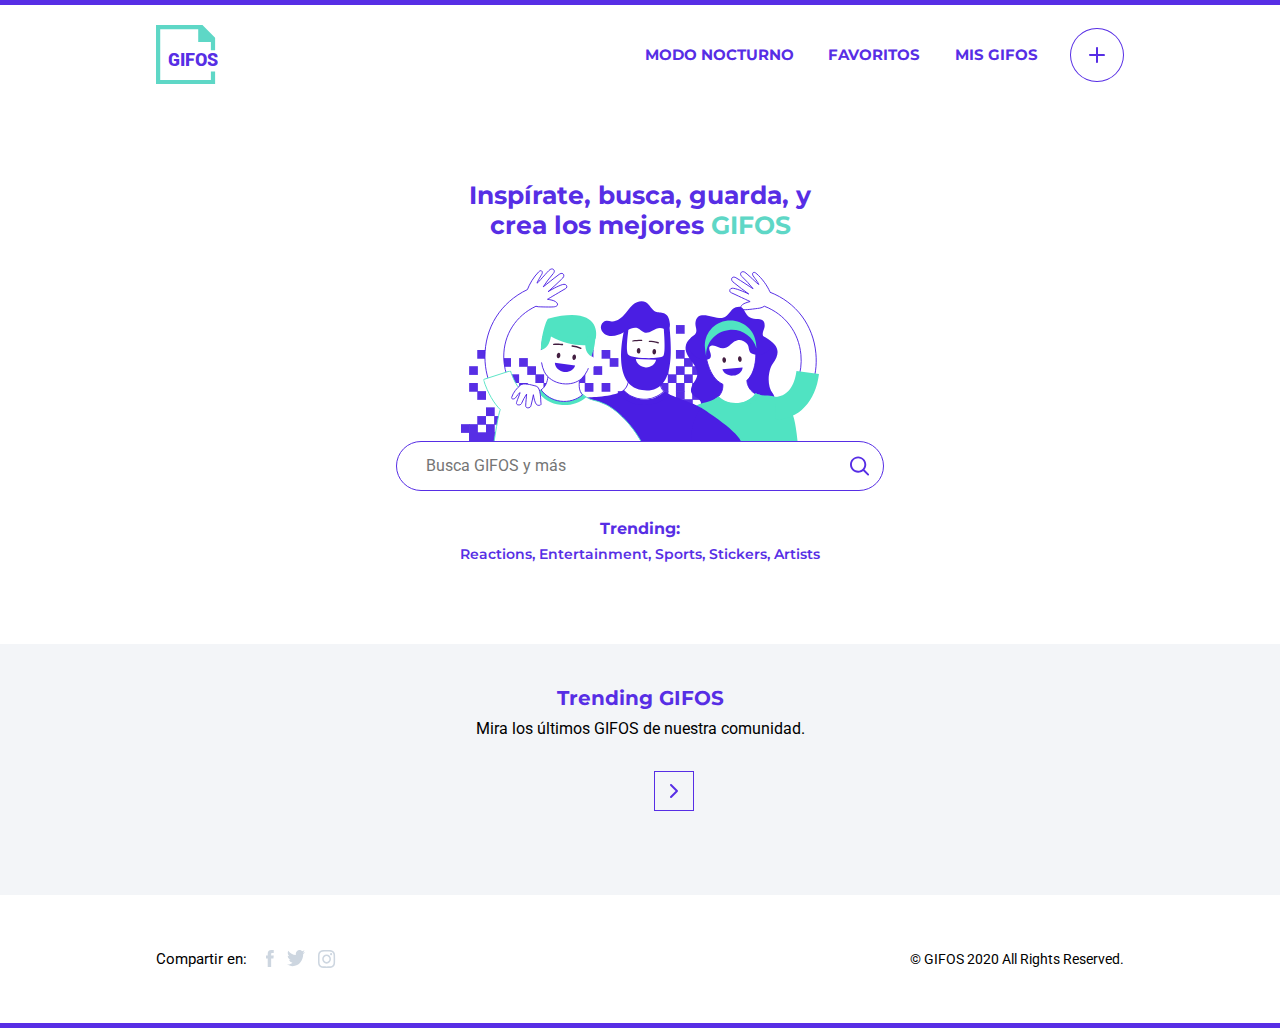
==== commit 1a904b83: "mis gifos trash evt listener" ====
--- a/index.html
+++ b/index.html
@@ -648,9 +648,7 @@
         <button id="view-more" class="btn-view-more d-none">Ver más</button>
      
       </section>
-
-      <!--SECCION TRENDING GIFOS-->
-      
+      <!--SECCION TRENDING GIFOS-->      
       <section class="grey-bg trending-gifos" id="trendingGifos">
         <h2>Trending GIFOS</h2>
         <h4>Mira los últimos GIFOS de nuestra comunidad.</h4>
@@ -927,9 +925,11 @@
       <p class="align-center copy">© GIFOS 2020 All Rights Reserved.</p>
     </footer>
     <!-- JS-->
-    
+   
+    <script src="./js/analizeFavs.js"></script>
+    <script src="./js/gifos-icons-actions.js"></script>      
     <script src="./js/hide-gifosMax.js"></script>
-    <script src="./js/suggestions.js"></script>
+    <script src="./js/suggestions.js"></script>    
     <script src="./js/home-functions.js"></script>
     <script src="./js/show-gifos-details.js"></script>  
     <script src="./js/storage-favourites.js"></script>
--- a/css/home-styles.css
+++ b/css/home-styles.css
@@ -306,6 +306,8 @@
 main .trending-gifos {
   padding-top: 3rem;
   padding-bottom: 6rem;
+  padding-right: 2rem;
+  padding-left: 2rem;
 }
 
 main h2 {
@@ -353,13 +355,14 @@
 }
 
 .container {
-  overflow: hidden;
-  display: -webkit-box;
-  display: -ms-flexbox;
-  display: flex;
-  -webkit-box-pack: center;
-      -ms-flex-pack: center;
-          justify-content: center;
+  overflow: scroll;
+  padding-bottom: 10px;
+  display: -webkit-box;
+  display: -ms-flexbox;
+  display: flex;
+  -webkit-box-pack: start;
+      -ms-flex-pack: start;
+          justify-content: flex-start;
   -webkit-box-align: center;
       -ms-flex-align: center;
           align-items: center;
@@ -379,7 +382,7 @@
       -ms-flex-pack: space-evenly;
           justify-content: space-evenly;
   position: relative;
-  padding: 0 2rem;
+  padding: 0 10px;
   width: auto;
 }
 
@@ -564,11 +567,11 @@
 }
 
 .arrow-left {
-  display: none;
+  display: block;
 }
 
 .arrow-right {
-  display: none;
+  display: block;
 }
 
 .btns-container {
@@ -705,14 +708,56 @@
   margin-bottom: .5rem;
 }
 
+.creator-container .creator-frame .video-container {
+  width: 100%;
+  height: 100%;
+  border: 1px solid grey;
+  margin: auto;
+  display: block;
+  position: absolute;
+  top: 0;
+}
+
 .creator-container .creator-frame .text-container {
   width: 90%;
   text-align: center;
+  position: relative;
+  height: 95%;
 }
 
 .creator-container .creator-frame .text-container h1 {
   margin: 2rem auto;
   width: 80%;
+}
+
+.creator-container .creator-frame .text-container p {
+  width: 80%;
+  margin: auto;
+}
+
+.creator-container .creator-frame #img-container {
+  text-align: center;
+  border: 1px solid red;
+  position: absolute;
+  top: 0;
+  width: 100%;
+  height: 100%;
+  display: -webkit-box;
+  display: -ms-flexbox;
+  display: flex;
+  -webkit-box-pack: center;
+      -ms-flex-pack: center;
+          justify-content: center;
+  -webkit-box-align: center;
+      -ms-flex-align: center;
+          align-items: center;
+}
+
+.creator-container .creator-frame #img-container img {
+  height: 100%;
+  width: 100%;
+  -o-object-fit: contain;
+     object-fit: contain;
 }
 
 .creator-container .creator-frame .frame-details {
@@ -757,6 +802,7 @@
       -ms-flex-align: center;
           align-items: center;
   margin-bottom: .5rem;
+  position: relative;
 }
 
 .step-numbers .number {
@@ -778,6 +824,95 @@
           align-items: center;
   margin: 0 12.5px;
   background-color: transparent;
+}
+
+.clock {
+  position: absolute;
+  right: 2%;
+  font-family: "Montserrat", sans-serif;
+  font-weight: 600;
+  font-size: 15px;
+  color: #572ee5;
+}
+
+.clock span {
+  font-family: "Montserrat", sans-serif;
+  font-weight: 600;
+  font-size: 15px;
+  color: #572ee5;
+}
+
+.upload-gif {
+  background-color: rgba(87, 46, 229, 0.6);
+  width: 100%;
+  height: 100%;
+  position: absolute;
+  top: 0;
+  z-index: 300;
+  display: -ms-grid;
+  display: grid;
+  -ms-grid-columns: 1fr 50% 1fr;
+      grid-template-columns: 1fr 50% 1fr;
+  -ms-grid-rows: 40% 20% 40%;
+      grid-template-rows: 40% 20% 40%;
+  visibility: hidden;
+}
+
+.load-icons {
+  -ms-grid-column: 2;
+  -ms-grid-column-span: 1;
+  grid-column: 2/3;
+  -ms-grid-row: 1;
+  -ms-grid-row-span: 1;
+  grid-row: 1/2;
+  -ms-grid-column-align: center;
+      justify-self: center;
+  -ms-flex-item-align: end;
+      -ms-grid-row-align: end;
+      align-self: end;
+}
+
+.loading-msg {
+  font-family: "Montserrat", sans-serif;
+  font-size: 15px;
+  color: #fff;
+  font-weight: 600;
+  -ms-grid-column: 2;
+  -ms-grid-column-span: 1;
+  grid-column: 2/3;
+  -ms-grid-row: 2;
+  -ms-grid-row-span: 1;
+  grid-row: 2/3;
+  width: 100%;
+  line-height: normal;
+  margin: 0;
+  -ms-flex-item-align: center;
+      -ms-grid-row-align: center;
+      align-self: center;
+}
+
+.upload-btns {
+  display: -webkit-box;
+  display: -ms-flexbox;
+  display: flex;
+  -ms-grid-column: 3;
+  -ms-grid-column-span: 1;
+  grid-column: 3/4;
+  -ms-grid-row: 1;
+  -ms-grid-row-span: 1;
+  grid-row: 1/2;
+  justify-self: end;
+  margin-right: 12px;
+  margin-top: 12px;
+  visibility: hidden;
+}
+
+#repeat-capture {
+  font-family: "Montserrat", sans-serif;
+  color: #572ee5;
+  font-size: 13px;
+  border-bottom: 2px solid #5ed7c6;
+  font-weight: 700;
 }
 
 .purple-division {
@@ -1123,6 +1258,36 @@
     width: 260px;
     height: 200px;
   }
+  .container {
+    overflow: hidden;
+    padding-bottom: 0;
+    display: -webkit-box;
+    display: -ms-flexbox;
+    display: flex;
+    -webkit-box-pack: center;
+        -ms-flex-pack: center;
+            justify-content: center;
+    -webkit-box-align: center;
+        -ms-flex-align: center;
+            align-items: center;
+  }
+  .carousel {
+    display: -webkit-box;
+    display: -ms-flexbox;
+    display: flex;
+    -webkit-box-orient: horizontal;
+    -webkit-box-direction: normal;
+        -ms-flex-direction: row;
+            flex-direction: row;
+    -ms-flex-wrap: nowrap;
+        flex-wrap: nowrap;
+    -webkit-box-pack: space-evenly;
+        -ms-flex-pack: space-evenly;
+            justify-content: space-evenly;
+    position: relative;
+    padding: 0 1rem;
+    width: auto;
+  }
   .gifs-container {
     display: -webkit-box;
     display: -ms-flexbox;
@@ -1131,7 +1296,7 @@
     flex-wrap: wrap;
     -webkit-box-pack: space-evenly;
     -ms-flex-pack: space-evenly;
-    justify-content: space-evenly;
+    justify-content: center;
     -webkit-box-align: center;
     -ms-flex-align: center;
     align-items: center;
@@ -1195,14 +1360,16 @@
     padding: 20px;
   }
   .creator-container .creator-frame .text-container {
-    margin-top: 5rem;
     width: 90%;
     text-align: center;
   }
   .creator-container .creator-frame .text-container h1 {
     padding: .5rem;
     margin: auto;
-    width: 46%;
+    width: 60%;
+  }
+  .creator-container .creator-frame .text-container p {
+    width: 60%;
   }
   .creator-container .creator-frame .frame-details {
     width: 27px;
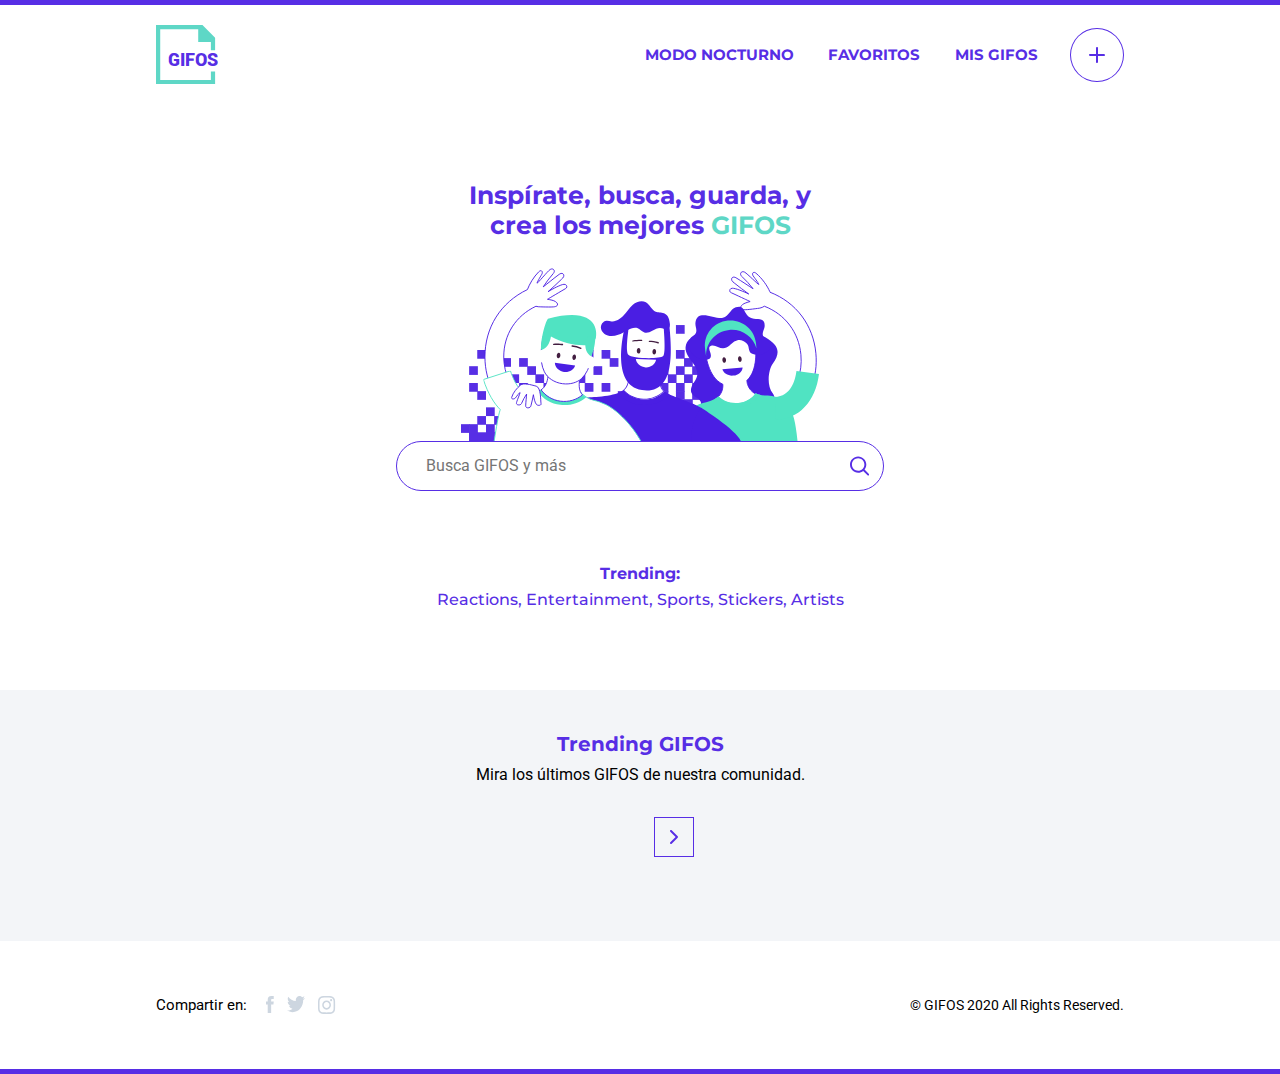
==== commit 2d47f3af: "8-10 version" ====
--- a/index.html
+++ b/index.html
@@ -414,7 +414,10 @@
         <form action="" method="POST" class="" id="search-form">
           <div class="search-field">
             <svg xmlns="http://www.w3.org/2000/svg" width="24" height="24" viewBox="0 0 20 20" class="d-none" id="lupa"><style>.a{fill:#FFF;}.b{fill:#9CAFC3;}</style><path d="M8.5 0C13.2 0 17 3.8 17 8.5c0 2-0.7 3.8-1.8 5.3l4.5 4.5c0.4 0.4 0.4 1 0 1.4s-1 0.4-1.4 0l0 0 -4.5-4.5C12.3 16.3 10.5 17 8.5 17 3.8 17 0 13.2 0 8.5S3.8 0 8.5 0zM8.5 2C4.9 2 2 4.9 2 8.5S4.9 15 8.5 15c1.8 0 3.4-0.7 4.5-1.9l0-0.1c0 0 0 0 0.1 0C14.3 11.9 15 10.3 15 8.5 15 4.9 12.1 2 8.5 2z" class="a"/><title class="undefined">  icon-search</title><desc class="undefined">  Created with Sketch.</desc><path d="M8.5 0C13.2 0 17 3.8 17 8.5c0 2-0.7 3.8-1.8 5.3l4.5 4.5c0.4 0.4 0.4 1 0 1.4s-1 0.4-1.4 0l0 0 -4.5-4.5C12.3 16.3 10.5 17 8.5 17 3.8 17 0 13.2 0 8.5S3.8 0 8.5 0zM8.5 2C4.9 2 2 4.9 2 8.5S4.9 15 8.5 15c1.8 0 3.4-0.7 4.5-1.9l0-0.1c0 0 0 0 0.1 0C14.3 11.9 15 10.3 15 8.5 15 4.9 12.1 2 8.5 2z" class="b"/></svg>
-            <input type="text" class="search-query" id="userQuery" name="" placeholder="Busca GIFOS y más"/>          
+            <div id="search_">
+              <input type="text" class="search-query" id="userQuery" name="" placeholder="Busca GIFOS y más"/>
+              <span class="autocomplete" id="autocomplete"></span>                     
+            </div>
             <svg
               id="search-icon"
               version="1.1"
@@ -479,11 +482,12 @@
           </div>
 
         </form>
-        <!--llamar endpoint trending GIPHY?-->
-        <h3>Trending:</h3>
-        <p class="trends">
-          Reactions, Entertainment, Sports, Stickers, Artists
-        </p>
+        <div id="trends-headings">
+          <h3>Trending:</h3>
+          <p class="trends" id="giphy-trends">
+            Reactions, Entertainment, Sports, Stickers, Artists
+          </p>
+        </div>
       </section>     
 
       <!-- SECCION GIFOS SEGUN BÚSQUEDA -->
@@ -766,7 +770,7 @@
     <footer>      
       <p class="align-center share">Compartir en:</p>
       <div class="align-center icons">
-        <a href="#">
+        <a href="https://www.facebook.com/sharer.php?u=https://luzsallietti.github.io/ProyectoGifos/" target="blank">
           <svg
             version="1.1"
             id="Capa_1"
@@ -803,7 +807,7 @@
             </g>
           </svg>
         </a>
-        <a href="#">
+        <a href="https://twitter.com/share?text=ProyectoGifos&url=https://luzsallietti.github.io/ProyectoGifos/" target="blank">
           <svg
             version="1.1"
             id="Capa_1"
@@ -924,16 +928,15 @@
       </div>
       <p class="align-center copy">© GIFOS 2020 All Rights Reserved.</p>
     </footer>
-    <!-- JS-->
-   
+    <!-- JS-->   
     <script src="./js/analizeFavs.js"></script>
     <script src="./js/gifos-icons-actions.js"></script>      
     <script src="./js/hide-gifosMax.js"></script>
-    <script src="./js/suggestions.js"></script>    
+    <script src="./js/suggestions.js"></script>
+    <script src="./js/get-trending-topics.js"></script>    
     <script src="./js/home-functions.js"></script>
     <script src="./js/show-gifos-details.js"></script>  
     <script src="./js/storage-favourites.js"></script>
-    <script src="./js/carrousel.js"></script>
-    
+    <script src="./js/carrousel.js"></script>    
   </body>
 </html>
--- a/css/home-styles.css
+++ b/css/home-styles.css
@@ -147,7 +147,7 @@
   border: 1px solid #572ee5;
   border-radius: 27px;
   width: 89%;
-  margin: auto;
+  margin: 0 auto 45px auto;
   padding: 0.5rem 1rem;
 }
 
@@ -183,6 +183,23 @@
   -webkit-box-align: center;
       -ms-flex-align: center;
           align-items: center;
+}
+
+#search_ {
+  position: relative;
+  width: 100%;
+}
+
+.autocomplete {
+  position: absolute;
+  width: 100%;
+  z-index: 3000;
+  color: #6b7989;
+  line-height: 22px;
+  font-size: 1.143rem;
+  left: 0;
+  top: 0;
+  padding: 6px 15px;
 }
 
 .suggestions {
@@ -347,7 +364,9 @@
   text-align: center;
   font-family: "Montserrat", sans-serif;
   color: #572ee5;
-  font-weight: 600;
+  font-size: 16px;
+  text-transform: capitalize;
+  font-weight: 500;
 }
 
 .dark-mode_trends {
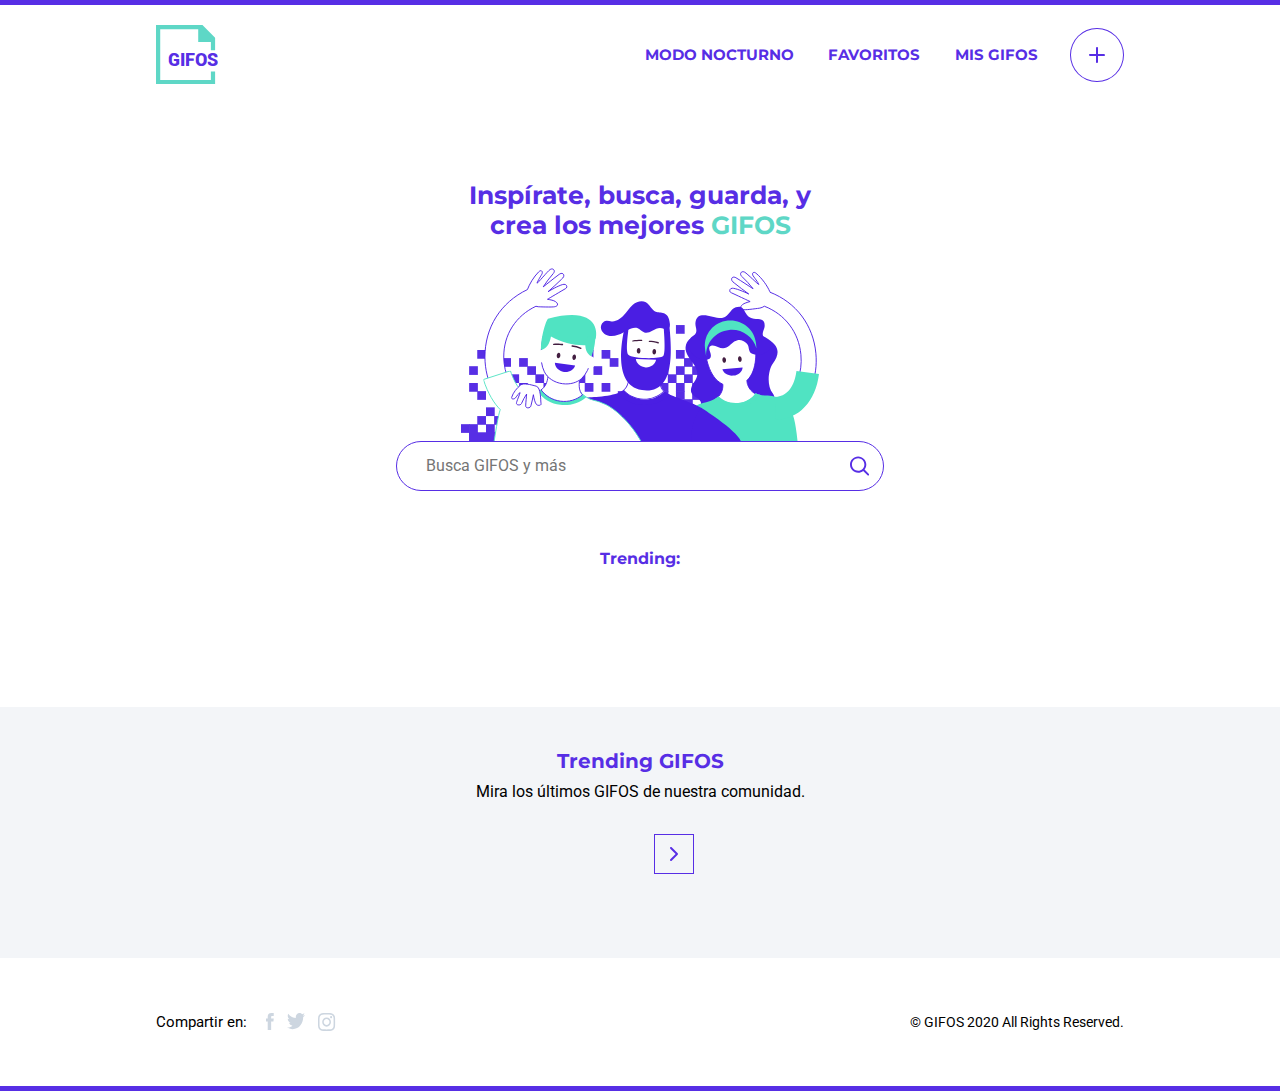
==== commit 7a3bcabd: "9-10 version" ====
--- a/index.html
+++ b/index.html
@@ -273,116 +273,14 @@
           </g>
         </g>
       </svg>
-    </div>
-    <div class="arrow-left">
-      <svg
-        version="1.1"
-        id="Capa_1"
-        xmlns="http://www.w3.org/2000/svg"
-        xmlns:xlink="http://www.w3.org/1999/xlink"
-        x="0px"
-        y="0px"
-        width="8px"
-        height="14px"
-        viewBox="0 0 8 14"
-        enable-background="new 0 0 8 14"
-        xml:space="preserve"
-      >
-        <g>
-          <path
-            id="path-1"
-            fill="#FFFFFF"
-            d="M2.414,7l5.293-5.293c0.391-0.391,0.391-1.023,0-1.414s-1.023-0.391-1.414,0l-6,6
-c-0.391,0.391-0.391,1.023,0,1.414l6,6c0.391,0.391,1.023,0.391,1.414,0s0.391-1.023,0-1.414L2.414,7z"
-          />
-        </g>
-        <title>button-left</title>
-        <desc>Created with Sketch.</desc>
-        <g id="GIFOS">
-          <g
-            id="_x30_0-UI-Kit"
-            transform="translate(-192.000000, -2978.000000)"
-          >
-            <g
-              id="button-slider-left"
-              transform="translate(176.000000, 2965.000000)"
-            >
-              <g
-                id="button-left"
-                transform="translate(16.000000, 13.000000)"
-              >
-                <g>
-                  <path
-                    id="path-1_1_"
-                    class="GIFOS-text"
-                    d="M2.414,7l5.293-5.293c0.391-0.391,0.391-1.023,0-1.414s-1.023-0.391-1.414,0l-6,6
-        c-0.391,0.391-0.391,1.023,0,1.414l6,6c0.391,0.391,1.023,0.391,1.414,0s0.391-1.023,0-1.414L2.414,7z"
-                  />
-                </g>
-              </g>
-            </g>
-          </g>
-        </g>
-      </svg>
-    </div>
+    </div>    
     <div class="gifo-container" id="gifo-container">
       <img
         id="max-img"
         src="https://media.giphy.com/media/12rTjvF0ANQJsk/giphy.gif"
         class="gif-content"
       />
-    </div>
-    <div class="arrow-right">
-      <svg
-        version="1.1"
-        id="Capa_1"
-        xmlns="http://www.w3.org/2000/svg"
-        xmlns:xlink="http://www.w3.org/1999/xlink"
-        x="0px"
-        y="0px"
-        width="8px"
-        height="14px"
-        viewBox="0 0 8 14"
-        enable-background="new 0 0 8 14"
-        xml:space="preserve"
-      >
-        <g>
-          <path
-            id="path-1"
-            fill="#FFFFFF"
-            d="M5.586,7l-5.293,5.293c-0.391,0.391-0.391,1.023,0,1.414s1.023,0.391,1.414,0l6-6
-c0.391-0.391,0.391-1.023,0-1.414l-6-6c-0.391-0.391-1.023-0.391-1.414,0s-0.391,1.023,0,1.414L5.586,7z"
-          />
-        </g>
-        <title>button-right</title>
-        <desc>Created with Sketch.</desc>
-        <g id="GIFOS">
-          <g
-            id="_x30_0-UI-Kit"
-            transform="translate(-192.000000, -2924.000000)"
-          >
-            <g
-              id="button-slider-right"
-              transform="translate(176.000000, 2911.000000)"
-            >
-              <g
-                id="button-right"
-                transform="translate(16.000000, 13.000000)"
-              >
-                <g>
-                  <path
-                    id="path-1_1_"
-                    class="GIFOS-text"
-                    d="M5.586,7l-5.293,5.293c-0.391,0.391-0.391,1.023,0,1.414s1.023,0.391,1.414,0l6-6
-        c0.391-0.391,0.391-1.023,0-1.414l-6-6c-0.391-0.391-1.023-0.391-1.414,0s-0.391,1.023,0,1.414L5.586,7z"
-                  />
-                </g>
-              </g>
-            </g>
-          </g>
-        </g>
-      </svg>
-    </div>
+    </div>    
     <div class="actions space-between">
       <div>
         <h6 class="user" id="gif-max-user">User</h6>
@@ -411,12 +309,12 @@
             alt="ilustración de grupo de personas alegres"
           />
         </div>
-        <form action="" method="POST" class="" id="search-form">
+        <form action="" method="" class="" id="search-form" autocomplete="off">
           <div class="search-field">
             <svg xmlns="http://www.w3.org/2000/svg" width="24" height="24" viewBox="0 0 20 20" class="d-none" id="lupa"><style>.a{fill:#FFF;}.b{fill:#9CAFC3;}</style><path d="M8.5 0C13.2 0 17 3.8 17 8.5c0 2-0.7 3.8-1.8 5.3l4.5 4.5c0.4 0.4 0.4 1 0 1.4s-1 0.4-1.4 0l0 0 -4.5-4.5C12.3 16.3 10.5 17 8.5 17 3.8 17 0 13.2 0 8.5S3.8 0 8.5 0zM8.5 2C4.9 2 2 4.9 2 8.5S4.9 15 8.5 15c1.8 0 3.4-0.7 4.5-1.9l0-0.1c0 0 0 0 0.1 0C14.3 11.9 15 10.3 15 8.5 15 4.9 12.1 2 8.5 2z" class="a"/><title class="undefined">  icon-search</title><desc class="undefined">  Created with Sketch.</desc><path d="M8.5 0C13.2 0 17 3.8 17 8.5c0 2-0.7 3.8-1.8 5.3l4.5 4.5c0.4 0.4 0.4 1 0 1.4s-1 0.4-1.4 0l0 0 -4.5-4.5C12.3 16.3 10.5 17 8.5 17 3.8 17 0 13.2 0 8.5S3.8 0 8.5 0zM8.5 2C4.9 2 2 4.9 2 8.5S4.9 15 8.5 15c1.8 0 3.4-0.7 4.5-1.9l0-0.1c0 0 0 0 0.1 0C14.3 11.9 15 10.3 15 8.5 15 4.9 12.1 2 8.5 2z" class="b"/></svg>
             <div id="search_">
               <input type="text" class="search-query" id="userQuery" name="" placeholder="Busca GIFOS y más"/>
-              <span class="autocomplete" id="autocomplete"></span>                     
+              <span class="autocomplete d-none" id="autocomplete"></span>                     
             </div>
             <svg
               id="search-icon"
@@ -480,18 +378,18 @@
             <svg xmlns="http://www.w3.org/2000/svg" width="15" height="15" viewBox="0 0 20 20" class="undefined"><style>.a{fill:#FFF;}.b{fill:#9CAFC3;}</style><path d="M8.5 0C13.2 0 17 3.8 17 8.5c0 2-0.7 3.8-1.8 5.3l4.5 4.5c0.4 0.4 0.4 1 0 1.4s-1 0.4-1.4 0l0 0 -4.5-4.5C12.3 16.3 10.5 17 8.5 17 3.8 17 0 13.2 0 8.5S3.8 0 8.5 0zM8.5 2C4.9 2 2 4.9 2 8.5S4.9 15 8.5 15c1.8 0 3.4-0.7 4.5-1.9l0-0.1c0 0 0 0 0.1 0C14.3 11.9 15 10.3 15 8.5 15 4.9 12.1 2 8.5 2z" class="a"/><title class="undefined">  icon-search</title><desc class="undefined">  Created with Sketch.</desc><path d="M8.5 0C13.2 0 17 3.8 17 8.5c0 2-0.7 3.8-1.8 5.3l4.5 4.5c0.4 0.4 0.4 1 0 1.4s-1 0.4-1.4 0l0 0 -4.5-4.5C12.3 16.3 10.5 17 8.5 17 3.8 17 0 13.2 0 8.5S3.8 0 8.5 0zM8.5 2C4.9 2 2 4.9 2 8.5S4.9 15 8.5 15c1.8 0 3.4-0.7 4.5-1.9l0-0.1c0 0 0 0 0.1 0C14.3 11.9 15 10.3 15 8.5 15 4.9 12.1 2 8.5 2z" class="b"/></svg>
             <input type="text" id="" name="" class="giphy-terms"/>
           </div>
-
         </form>
         <div id="trends-headings">
           <h3>Trending:</h3>
           <p class="trends" id="giphy-trends">
-            Reactions, Entertainment, Sports, Stickers, Artists
-          </p>
+            <!--completa dinámicamente con giphy trends-->
+          </p>          
         </div>
-      </section>     
+      </section> 
 
       <!-- SECCION GIFOS SEGUN BÚSQUEDA -->
       <section id="searchedGifos">
+        <hr class="trends-line hidden" id="trends-line">
         <h1 id="search-kw" class="d-none">Keyword</h1>
         <div class="empty align-center d-none" id="empty-search">
           <svg
@@ -932,7 +830,7 @@
     <script src="./js/analizeFavs.js"></script>
     <script src="./js/gifos-icons-actions.js"></script>      
     <script src="./js/hide-gifosMax.js"></script>
-    <script src="./js/suggestions.js"></script>
+    <script src="./js/search.js"></script>
     <script src="./js/get-trending-topics.js"></script>    
     <script src="./js/home-functions.js"></script>
     <script src="./js/show-gifos-details.js"></script>  
--- a/css/home-styles.css
+++ b/css/home-styles.css
@@ -96,7 +96,7 @@
   height: 100vh;
   background-color: rgba(87, 46, 229, 0.9);
   padding-top: 1rem;
-  z-index: 25;
+  z-index: 12000;
 }
 
 nav ul {
@@ -147,7 +147,7 @@
   border: 1px solid #572ee5;
   border-radius: 27px;
   width: 89%;
-  margin: 0 auto 45px auto;
+  margin: 0 auto 30px auto;
   padding: 0.5rem 1rem;
 }
 
@@ -202,12 +202,16 @@
   padding: 6px 15px;
 }
 
+.dark-mode_autocomplete {
+  color: rgba(255, 255, 255, 0.7);
+}
+
 .suggestions {
   display: none;
 }
 
 .giphy-terms {
-  color: #6b7989;
+  color: #9cafc3;
   border: none;
 }
 
@@ -373,6 +377,12 @@
   color: #fff;
 }
 
+.trends-line {
+  width: 25%;
+  margin: 2rem auto 4rem auto;
+  color: #9cafc3;
+}
+
 .container {
   overflow: scroll;
   padding-bottom: 10px;
@@ -724,7 +734,7 @@
   -ms-flex-line-pack: justify;
       align-content: space-between;
   padding: 1rem;
-  margin-bottom: .5rem;
+  margin-bottom: 0.5rem;
 }
 
 .creator-container .creator-frame .video-container {
@@ -820,7 +830,7 @@
   -webkit-box-align: center;
       -ms-flex-align: center;
           align-items: center;
-  margin-bottom: .5rem;
+  margin-bottom: 0.5rem;
   position: relative;
 }
 
@@ -870,8 +880,8 @@
   z-index: 300;
   display: -ms-grid;
   display: grid;
-  -ms-grid-columns: 1fr 50% 1fr;
-      grid-template-columns: 1fr 50% 1fr;
+  -ms-grid-columns: 25% 50% 25%;
+      grid-template-columns: 25% 50% 25%;
   -ms-grid-rows: 40% 20% 40%;
       grid-template-rows: 40% 20% 40%;
   visibility: hidden;
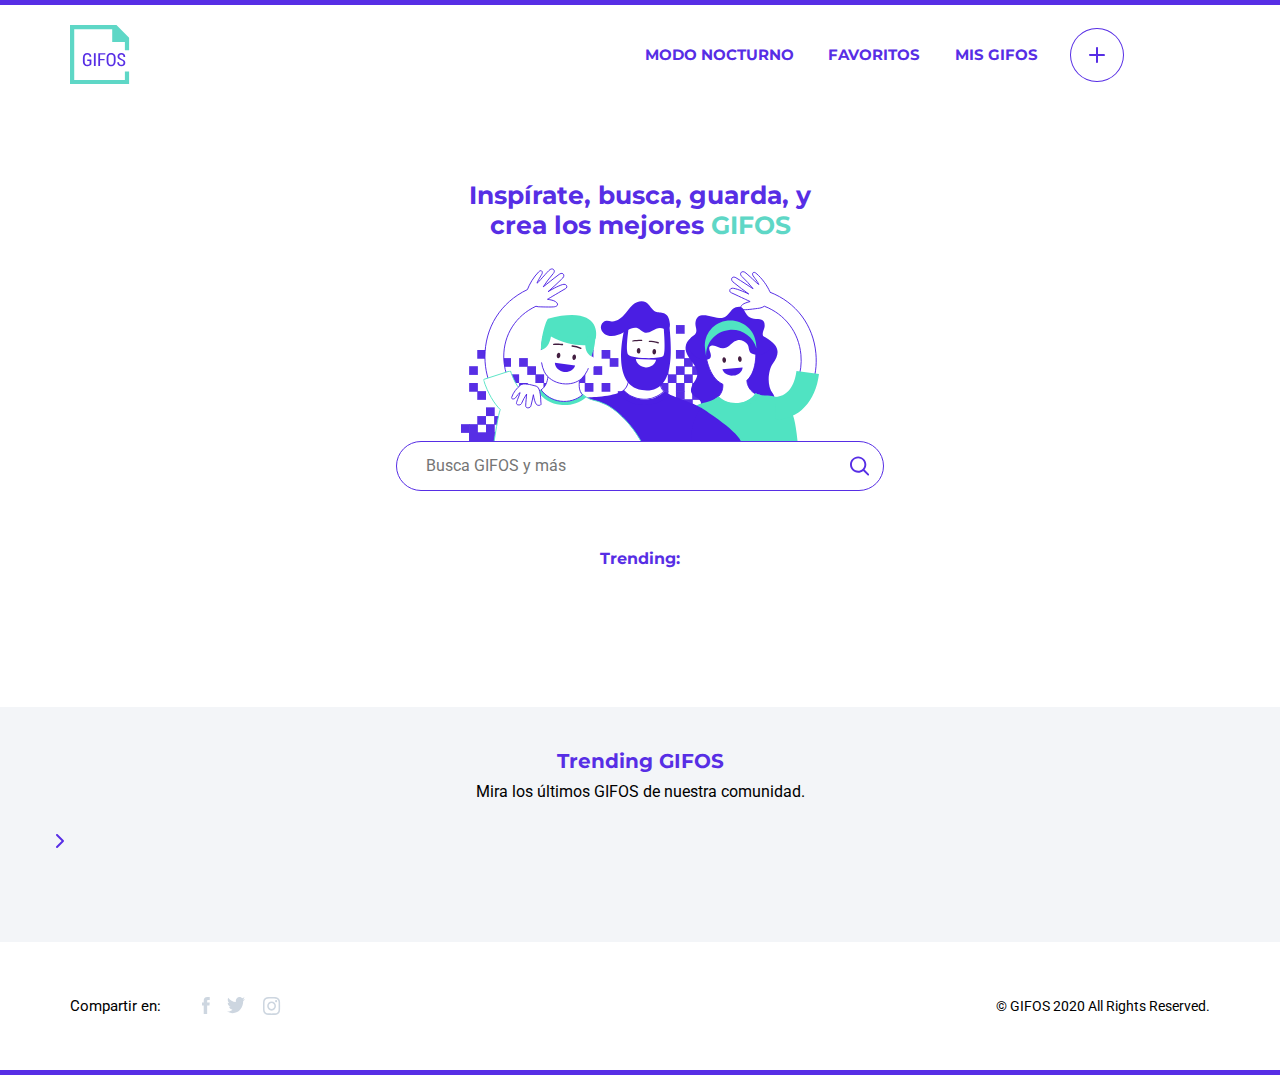
==== commit 62afa205: "12-10 version" ====
--- a/index.html
+++ b/index.html
@@ -4,10 +4,6 @@
     <meta name="viewport" content="width=device-width, initial-scale=1.0" />
     <meta name="description" content="incluir descripción" />
     <meta name="keywords" content="incluir kws" />
-    <script
-      src="https://kit.fontawesome.com/2b49350120.js"
-      crossorigin="anonymous"
-    ></script>
     <title>Proyecto GIFOS</title>
     <link
       href="https://fonts.googleapis.com/css2?family=Montserrat:wght@400;500;600;700;800&family=Roboto&display=swap"
@@ -48,10 +44,7 @@
                 id="00-UI-Kit"
                 transform="translate(-347.000000, -2463.000000)"
               >
-                <g
-                  id="mobile"
-                  transform="translate(347.000000, 2463.000000)"
-                >
+                <g id="mobile" transform="translate(347.000000, 2463.000000)">
                   <g id="Group-5">
                     <polygon
                       id="Fill-1"
@@ -80,7 +73,7 @@
           </svg>
           <svg
             version="1.1"
-            id="Capa_1"
+            id="logo-desktop"
             xmlns="http://www.w3.org/2000/svg"
             xmlns:xlink="http://www.w3.org/1999/xlink"
             x="0px"
@@ -90,8 +83,6 @@
             viewBox="0 0 63 60"
             enable-background="new 0 0 63 60"
             xml:space="preserve"
-            
-            
           >
             <title>logo-desktop</title>
             <desc>Created with Sketch.</desc>
@@ -100,69 +91,157 @@
                 id="_x30_0-UI-Kit"
                 transform="translate(-156.000000, -2463.000000)"
               >
-                <g
-                  id="logo-desktop"
-                  transform="translate(156.000000, 2463.000000)"
-                >
-                  <g id="Group-5">
-                    <polygon
-                      id="Fill-1"
-                      fill="#5ED7C6"
-                      points="0,0 0,59.108 59.108,59.108 59.108,46.442 54.887,46.442 54.887,54.887 
-					4.222,54.887 4.222,4.222 42.221,4.222 42.221,16.888 54.887,16.888 54.887,25.333 59.108,25.333 59.108,12.666 46.442,0 				
-					"
-                    />
-                    <g id="Group-4" transform="translate(9.000000, 20.000000)">
-                      <g id="Clip-3"></g>
-                      <defs>
-                        <filter
-                          id="Adobe_OpacityMaskFilter"
-                          filterUnits="userSpaceOnUse"
-                          x="3"
-                          y="5.602"
-                          width="44.086"
-                          height="20.276"
-                        >
-                          <feColorMatrix
-                            type="matrix"
-                            values="1 0 0 0 0  0 1 0 0 0  0 0 1 0 0  0 0 0 1 0"
-                          />
-                        </filter>
-                      </defs>
-                      <mask
-                        maskUnits="userSpaceOnUse"
-                        x="3"
-                        y="5.602"
-                        width="44.086"
-                        height="20.276"
-                        id="mask-2"
-                      >
-                        <g filter="url(#Adobe_OpacityMaskFilter)">
-                          <polygon
-                            id="path-1"
-                            fill="#FFFFFF"
-                            points="0.495,0.526 58.271,0.526 58.271,24.17 0.495,24.17 							"
-                          />
-                        </g>
-                      </mask>
-                      <g mask="url(#mask-2)" enable-background="new    ">
-                        <text
-                          transform="matrix(1 0 0 1 3 21)"
-                          class="GIFOS-text"
-                          font-family="Roboto-Black, Roboto"
-                          font-size="18"
-                        >
-                          GIFOS
-                        </text>
-                      </g>
-                    </g>
+                <g id="Group-5">
+                  <polygon
+                    id="Fill-1"
+                    fill="#5ED7C6"
+                    points="156,2463 156,2522.108 215.108,2522.108 215.108,2509.442 210.887,2509.442 
+                    210.887,2517.887 160.222,2517.887 160.222,2467.222 198.221,2467.222 198.221,2479.888 210.887,2479.888 210.887,2488.333 
+                    215.108,2488.333 215.108,2475.666 202.442,2463 			"
+                  />
+                  <g id="Clip-3"></g>
+                  <g enable-background="new    ">
+                    <path
+                      class="GIFOS-text"
+                      fill="#572EE5"
+                      d="M177.387,2502.33c-0.305,0.486-0.79,0.917-1.455,1.292s-1.522,0.563-2.571,0.563
+                      c-1.336,0-2.413-0.407-3.23-1.222s-1.226-1.975-1.226-3.48v-3.797c0-1.482,0.396-2.631,1.187-3.445s1.843-1.222,3.155-1.222
+                      c1.295,0,2.294,0.334,2.997,1.002s1.043,1.582,1.02,2.742l-0.018,0.053h-1.679c0-0.768-0.195-1.363-0.584-1.788
+                      s-0.957-0.638-1.701-0.638c-0.803,0-1.434,0.28-1.894,0.839c-0.46,0.561-0.69,1.373-0.69,2.439v3.814
+                      c0,1.09,0.239,1.92,0.716,2.492c0.478,0.57,1.126,0.856,1.947,0.856c0.604,0,1.085-0.094,1.446-0.281s0.623-0.416,0.787-0.686
+                      v-2.979h-2.355v-1.301h4.148V2502.33z"
+                    />
+                    <path
+                      class="GIFOS-text"
+                      fill="#572EE5"
+                      d="M181.693,2504h-1.784v-12.797h1.784V2504z"
+                    />
+                    <path
+                      class="GIFOS-text"
+                      fill="#572EE5"
+                      d="M190.562,2498.313h-4.474V2504h-1.784v-12.797h7.031v1.371h-5.247v4.377h4.474V2498.313z"
+                    />
+                    <path
+                      class="GIFOS-text"
+                      fill="#572EE5"
+                      d="M201.601,2499.368c0,1.518-0.41,2.7-1.23,3.546c-0.82,0.848-1.919,1.271-3.296,1.271
+                      c-1.359,0-2.44-0.423-3.243-1.271c-0.803-0.846-1.204-2.028-1.204-3.546v-3.516c0-1.512,0.401-2.695,1.204-3.551
+                      s1.881-1.283,3.234-1.283c1.377,0,2.478,0.427,3.3,1.278c0.824,0.854,1.235,2.038,1.235,3.556V2499.368z M199.825,2495.826
+                      c0-1.113-0.239-1.958-0.716-2.535c-0.479-0.577-1.159-0.866-2.044-0.866c-0.855,0-1.513,0.289-1.974,0.866
+                      c-0.459,0.577-0.689,1.422-0.689,2.535v3.542c0,1.125,0.231,1.978,0.694,2.558s1.122,0.87,1.978,0.87
+                      c0.885,0,1.564-0.288,2.039-0.866c0.475-0.576,0.712-1.431,0.712-2.562V2495.826z"
+                    />
+                    <path
+                      class="GIFOS-text"
+                      fill="#572EE5"
+                      d="M209.528,2500.783c0-0.586-0.167-1.068-0.501-1.445c-0.334-0.379-0.923-0.723-1.767-1.033
+                      c-1.201-0.375-2.124-0.858-2.769-1.45s-0.967-1.38-0.967-2.364c0-1.008,0.355-1.838,1.068-2.492
+                      c0.711-0.652,1.624-0.979,2.737-0.979c1.184,0,2.133,0.363,2.848,1.09s1.061,1.638,1.037,2.733l-0.018,0.053h-1.714
+                      c0-0.75-0.199-1.356-0.598-1.819s-0.923-0.694-1.573-0.694c-0.633,0-1.124,0.199-1.472,0.598
+                      c-0.35,0.398-0.523,0.896-0.523,1.494c0,0.557,0.185,1.017,0.554,1.38s0.99,0.706,1.863,1.028
+                      c1.166,0.381,2.054,0.879,2.663,1.494s0.914,1.412,0.914,2.391c0,1.043-0.359,1.874-1.076,2.492
+                      c-0.719,0.618-1.66,0.927-2.826,0.927c-1.125,0-2.104-0.334-2.936-1.002s-1.233-1.626-1.204-2.874l0.018-0.053h1.723
+                      c0,0.867,0.229,1.515,0.69,1.942c0.459,0.428,1.029,0.642,1.709,0.642c0.662,0,1.181-0.186,1.556-0.559
+                      C209.341,2501.91,209.528,2501.41,209.528,2500.783z"
+                    />
                   </g>
                 </g>
               </g>
             </g>
           </svg>
         </div>
-        <i class="fas fa-bars hamburger" id="hamburger"></i>
+        <svg
+          version="1.1"
+          id="hamburger"
+          class="hamburger"
+          xmlns="http://www.w3.org/2000/svg"
+          xmlns:xlink="http://www.w3.org/1999/xlink"
+          x="0px"
+          y="0px"
+          width="15px"
+          height="14px"
+          viewBox="0 0 15 14"
+          enable-background="new 0 0 15 14"
+          xml:space="preserve"
+        >
+          <g>
+            <path
+              id="path-1"
+              fill="#FFFFFF"
+              d="M14,12c0.553,0,1,0.447,1,1s-0.447,1-1,1l0,0H1c-0.552,0-1-0.447-1-1s0.448-1,1-1l0,0H14z
+          M14,6c0.553,0,1,0.448,1,1c0,0.553-0.447,1-1,1l0,0H1C0.448,8,0,7.553,0,7c0-0.552,0.448-1,1-1l0,0H14z M14,0c0.553,0,1,0.448,1,1
+         s-0.447,1-1,1l0,0H1C0.448,2,0,1.552,0,1s0.448-1,1-1l0,0H14z"
+            />
+          </g>
+          <title>burger</title>
+          <desc>Created with Sketch.</desc>
+          <g>
+            <g
+              id="_x30_0-UI-Kit"
+              transform="translate(-669.000000, -2948.000000)"
+            >
+              <g id="burger" transform="translate(669.000000, 2948.000000)">
+                <g id="Combined-Shape">
+                  <path
+                    id="path-1_1_"
+                    class="GIFOS-text"
+                    fill="#572EE5"
+                    d="M14,12c0.553,0,1,0.447,1,1s-0.447,1-1,1l0,0H1c-0.552,0-1-0.447-1-1s0.448-1,1-1l0,0H14
+               z M14,6c0.553,0,1,0.448,1,1c0,0.553-0.447,1-1,1l0,0H1C0.448,8,0,7.553,0,7c0-0.552,0.448-1,1-1l0,0H14z M14,0
+               c0.553,0,1,0.448,1,1s-0.447,1-1,1l0,0H1C0.448,2,0,1.552,0,1s0.448-1,1-1l0,0H14z"
+                  />
+                </g>
+              </g>
+            </g>
+          </g>
+        </svg>
+        <svg
+          version="1.1"
+          id="close-nav"
+          class="d-none"
+          xmlns="http://www.w3.org/2000/svg"
+          xmlns:xlink="http://www.w3.org/1999/xlink"
+          x="0px"
+          y="0px"
+          width="14px"
+          height="14px"
+          viewBox="0 0 14 14"
+          enable-background="new 0 0 14 14"
+          xml:space="preserve"
+        >
+          <g>
+            <path
+              id="path-1"
+              fill="#FFFFFF"
+              d="M0.293,0.293c0.391-0.391,1.023-0.391,1.414,0l0,0L7,5.585l5.293-5.292
+		c0.36-0.36,0.928-0.388,1.32-0.083l0.094,0.083c0.391,0.391,0.391,1.023,0,1.414l0,0L8.415,7l5.292,5.293
+		c0.36,0.36,0.389,0.928,0.084,1.32l-0.084,0.094c-0.391,0.391-1.023,0.391-1.414,0l0,0L7,8.415l-5.293,5.292
+		c-0.36,0.36-0.928,0.389-1.32,0.083l-0.094-0.083c-0.391-0.391-0.391-1.023,0-1.414l0,0L5.585,7L0.293,1.707
+		c-0.36-0.36-0.388-0.928-0.083-1.32L0.293,0.293z"
+            />
+          </g>
+          <title>close</title>
+          <desc>Created with Sketch.</desc>
+          <g
+            id="_x30_0-UI-Kit"
+            transform="translate(-669.000000, -2993.000000)"
+          >
+            <g id="close" transform="translate(669.000000, 2993.000000)">
+              <g>
+                <path
+                  class="GIFOS-text"
+                  id="path-1_1_"
+                  fill="#4A1EE3"
+                  d="M0.293,0.293c0.391-0.391,1.023-0.391,1.414,0l0,0L7,5.585l5.293-5.292
+				c0.36-0.36,0.928-0.388,1.32-0.083l0.094,0.083c0.391,0.391,0.391,1.023,0,1.414l0,0L8.415,7l5.292,5.293
+				c0.36,0.36,0.389,0.928,0.084,1.32l-0.084,0.094c-0.391,0.391-1.023,0.391-1.414,0l0,0L7,8.415l-5.293,5.292
+				c-0.36,0.36-0.928,0.389-1.32,0.083l-0.094-0.083c-0.391-0.391-0.391-1.023,0-1.414l0,0L5.585,7L0.293,1.707
+				c-0.36-0.36-0.388-0.928-0.083-1.32L0.293,0.293z"
+                />
+              </g>
+            </g>
+          </g>
+        </svg>
       </div>
       <nav id="nav">
         <ul>
@@ -225,77 +304,79 @@
     </header>
     <!--SECTION (GIFO MAX) QUE SE DESPLIEGA AL HACER CLICK EN CADA GIFO decidir dónde irá finalmente en el html o crearlo dinámicamente con JS?-->
     <section class="gifo-max">
-    <div class="close-icon align-items-center justify-content-end">
-      <svg
-        version="1.1"
-        id="close"
-        xmlns="http://www.w3.org/2000/svg"
-        xmlns:xlink="http://www.w3.org/1999/xlink"
-        x="0px"
-        y="0px"
-        width="14px"
-        height="14px"
-        viewBox="0 0 14 14"
-        enable-background="new 0 0 14 14"
-        xml:space="preserve"
-      >
-        <g>
-          <path
-            id="path-1"
-            fill="#FFFFFF"
-            d="M0.293,0.293c0.391-0.391,1.023-0.391,1.414,0l0,0L7,5.585l5.293-5.292
+      <div class="close-icon align-items-center justify-content-end">
+        <svg
+          version="1.1"
+          id="hide-gifo"
+          xmlns="http://www.w3.org/2000/svg"
+          xmlns:xlink="http://www.w3.org/1999/xlink"
+          x="0px"
+          y="0px"
+          width="14px"
+          height="14px"
+          viewBox="0 0 14 14"
+          enable-background="new 0 0 14 14"
+          xml:space="preserve"
+        >
+          <g>
+            <path
+              id="path-1"
+              fill="#FFFFFF"
+              d="M0.293,0.293c0.391-0.391,1.023-0.391,1.414,0l0,0L7,5.585l5.293-5.292
             c0.36-0.36,0.928-0.388,1.32-0.083l0.094,0.083c0.391,0.391,0.391,1.023,0,1.414l0,0L8.415,7l5.292,5.293
             c0.36,0.36,0.389,0.928,0.083,1.32l-0.083,0.094c-0.391,0.391-1.023,0.391-1.414,0l0,0L7,8.415l-5.293,5.292
             c-0.36,0.36-0.928,0.389-1.32,0.084l-0.094-0.084c-0.391-0.391-0.391-1.023,0-1.414l0,0L5.585,7L0.293,1.707
             c-0.36-0.36-0.388-0.928-0.083-1.32L0.293,0.293z"
-          />
-        </g>
-        <title>close</title>
-        <desc>Created with Sketch.</desc>
-        <g id="GIFOS">
-          <g
-            id="_x30_0-UI-Kit"
-            transform="translate(-669.000000, -2993.000000)"
-          >
-            <g transform="translate(669.000000, 2993.000000)">
-              <g>
-                <path
-                  id="path-1_1_"
-                  class="GIFOS-text"
-                  d="M0.293,0.293c0.391-0.391,1.023-0.391,1.414,0l0,0L7,5.585l5.293-5.292
+            />
+          </g>
+          <title>close</title>
+          <desc>Created with Sketch.</desc>
+          <g id="GIFOS">
+            <g
+              id="_x30_0-UI-Kit"
+              transform="translate(-669.000000, -2993.000000)"
+            >
+              <g transform="translate(669.000000, 2993.000000)">
+                <g>
+                  <path
+                    id="path-1_1_"
+                    class="GIFOS-text"
+                    d="M0.293,0.293c0.391-0.391,1.023-0.391,1.414,0l0,0L7,5.585l5.293-5.292
                         c0.36-0.36,0.928-0.388,1.32-0.083l0.094,0.083c0.391,0.391,0.391,1.023,0,1.414l0,0L8.415,7l5.292,5.293
                         c0.36,0.36,0.389,0.928,0.083,1.32l-0.083,0.094c-0.391,0.391-1.023,0.391-1.414,0l0,0L7,8.415l-5.293,5.292
                         c-0.36,0.36-0.928,0.389-1.32,0.084l-0.094-0.084c-0.391-0.391-0.391-1.023,0-1.414l0,0L5.585,7L0.293,1.707
                         c-0.36-0.36-0.388-0.928-0.083-1.32L0.293,0.293z"
-                />
+                  />
+                </g>
               </g>
             </g>
           </g>
-        </g>
-      </svg>
-    </div>    
-    <div class="gifo-container" id="gifo-container">
-      <img
-        id="max-img"
-        src="https://media.giphy.com/media/12rTjvF0ANQJsk/giphy.gif"
-        class="gif-content"
-      />
-    </div>    
-    <div class="actions space-between">
-      <div>
-        <h6 class="user" id="gif-max-user">User</h6>
-        <h5 class="gif-title montserrat-font" id="gif-max-title">Título GIFO</h5>
+        </svg>
       </div>
-      <div class="btns-container space-between">
-        <div class="icon-btn">
-          <img src="./img/icon-fav-hover.svg" class="icon heart max-heart">
+      <div class="gifo-container" id="gifo-container">
+        <img
+          id="max-img"
+          src="https://media.giphy.com/media/12rTjvF0ANQJsk/giphy.gif"
+          class="gif-content"
+        />
+      </div>
+      <div class="actions space-between">
+        <div>
+          <h6 class="user" id="gif-max-user">User</h6>
+          <h5 class="gif-title montserrat-font" id="gif-max-title">
+            Título GIFO
+          </h5>
         </div>
-        <div class="icon-btn">
-          <img src="./img/icon-download.svg" class="icon" id="max-download">
+        <div class="btns-container space-between">
+          <div class="icon-btn">
+            <img src="./img/icon-fav-hover.svg" class="icon heart max-heart" />
+          </div>
+          <div class="icon-btn">
+            <img src="./img/icon-download.svg" class="icon" id="max-download" />
+          </div>
         </div>
       </div>
-    </div>
-  </section>
+    </section>
     <main>
       <!-- SECCION BUSCADOR-->
       <section class="search-section">
@@ -311,10 +392,42 @@
         </div>
         <form action="" method="" class="" id="search-form" autocomplete="off">
           <div class="search-field">
-            <svg xmlns="http://www.w3.org/2000/svg" width="24" height="24" viewBox="0 0 20 20" class="d-none" id="lupa"><style>.a{fill:#FFF;}.b{fill:#9CAFC3;}</style><path d="M8.5 0C13.2 0 17 3.8 17 8.5c0 2-0.7 3.8-1.8 5.3l4.5 4.5c0.4 0.4 0.4 1 0 1.4s-1 0.4-1.4 0l0 0 -4.5-4.5C12.3 16.3 10.5 17 8.5 17 3.8 17 0 13.2 0 8.5S3.8 0 8.5 0zM8.5 2C4.9 2 2 4.9 2 8.5S4.9 15 8.5 15c1.8 0 3.4-0.7 4.5-1.9l0-0.1c0 0 0 0 0.1 0C14.3 11.9 15 10.3 15 8.5 15 4.9 12.1 2 8.5 2z" class="a"/><title class="undefined">  icon-search</title><desc class="undefined">  Created with Sketch.</desc><path d="M8.5 0C13.2 0 17 3.8 17 8.5c0 2-0.7 3.8-1.8 5.3l4.5 4.5c0.4 0.4 0.4 1 0 1.4s-1 0.4-1.4 0l0 0 -4.5-4.5C12.3 16.3 10.5 17 8.5 17 3.8 17 0 13.2 0 8.5S3.8 0 8.5 0zM8.5 2C4.9 2 2 4.9 2 8.5S4.9 15 8.5 15c1.8 0 3.4-0.7 4.5-1.9l0-0.1c0 0 0 0 0.1 0C14.3 11.9 15 10.3 15 8.5 15 4.9 12.1 2 8.5 2z" class="b"/></svg>
+            <svg
+              xmlns="http://www.w3.org/2000/svg"
+              width="24"
+              height="24"
+              viewBox="0 0 20 20"
+              class="d-none"
+              id="lupa"
+            >
+              <style>
+                .a {
+                  fill: #fff;
+                }
+                .b {
+                  fill: #9cafc3;
+                }
+              </style>
+              <path
+                d="M8.5 0C13.2 0 17 3.8 17 8.5c0 2-0.7 3.8-1.8 5.3l4.5 4.5c0.4 0.4 0.4 1 0 1.4s-1 0.4-1.4 0l0 0 -4.5-4.5C12.3 16.3 10.5 17 8.5 17 3.8 17 0 13.2 0 8.5S3.8 0 8.5 0zM8.5 2C4.9 2 2 4.9 2 8.5S4.9 15 8.5 15c1.8 0 3.4-0.7 4.5-1.9l0-0.1c0 0 0 0 0.1 0C14.3 11.9 15 10.3 15 8.5 15 4.9 12.1 2 8.5 2z"
+                class="a"
+              />
+              <title class="undefined">icon-search</title>
+              <desc class="undefined">Created with Sketch.</desc>
+              <path
+                d="M8.5 0C13.2 0 17 3.8 17 8.5c0 2-0.7 3.8-1.8 5.3l4.5 4.5c0.4 0.4 0.4 1 0 1.4s-1 0.4-1.4 0l0 0 -4.5-4.5C12.3 16.3 10.5 17 8.5 17 3.8 17 0 13.2 0 8.5S3.8 0 8.5 0zM8.5 2C4.9 2 2 4.9 2 8.5S4.9 15 8.5 15c1.8 0 3.4-0.7 4.5-1.9l0-0.1c0 0 0 0 0.1 0C14.3 11.9 15 10.3 15 8.5 15 4.9 12.1 2 8.5 2z"
+                class="b"
+              />
+            </svg>
             <div id="search_">
-              <input type="text" class="search-query" id="userQuery" name="" placeholder="Busca GIFOS y más"/>
-              <span class="autocomplete d-none" id="autocomplete"></span>                     
+              <input
+                type="text"
+                class="search-query"
+                id="userQuery"
+                name=""
+                placeholder="Busca GIFOS y más"
+              />
+              <span class="autocomplete d-none" id="autocomplete"></span>
             </div>
             <svg
               id="search-icon"
@@ -363,33 +476,133 @@
             </svg>
           </div>
           <div class="search-field suggestions">
-            <svg xmlns="http://www.w3.org/2000/svg" width="15" height="15" viewBox="0 0 20 20" class="undefined"><style>.a{fill:#FFF;}.b{fill:#9CAFC3;}</style><path d="M8.5 0C13.2 0 17 3.8 17 8.5c0 2-0.7 3.8-1.8 5.3l4.5 4.5c0.4 0.4 0.4 1 0 1.4s-1 0.4-1.4 0l0 0 -4.5-4.5C12.3 16.3 10.5 17 8.5 17 3.8 17 0 13.2 0 8.5S3.8 0 8.5 0zM8.5 2C4.9 2 2 4.9 2 8.5S4.9 15 8.5 15c1.8 0 3.4-0.7 4.5-1.9l0-0.1c0 0 0 0 0.1 0C14.3 11.9 15 10.3 15 8.5 15 4.9 12.1 2 8.5 2z" class="a"/><title class="undefined">  icon-search</title><desc class="undefined">  Created with Sketch.</desc><path d="M8.5 0C13.2 0 17 3.8 17 8.5c0 2-0.7 3.8-1.8 5.3l4.5 4.5c0.4 0.4 0.4 1 0 1.4s-1 0.4-1.4 0l0 0 -4.5-4.5C12.3 16.3 10.5 17 8.5 17 3.8 17 0 13.2 0 8.5S3.8 0 8.5 0zM8.5 2C4.9 2 2 4.9 2 8.5S4.9 15 8.5 15c1.8 0 3.4-0.7 4.5-1.9l0-0.1c0 0 0 0 0.1 0C14.3 11.9 15 10.3 15 8.5 15 4.9 12.1 2 8.5 2z" class="b"/></svg>
+            <svg
+              xmlns="http://www.w3.org/2000/svg"
+              width="15"
+              height="15"
+              viewBox="0 0 20 20"
+              class="undefined"
+            >
+              <style>
+                .a {
+                  fill: #fff;
+                }
+                .b {
+                  fill: #9cafc3;
+                }
+              </style>
+              <path
+                d="M8.5 0C13.2 0 17 3.8 17 8.5c0 2-0.7 3.8-1.8 5.3l4.5 4.5c0.4 0.4 0.4 1 0 1.4s-1 0.4-1.4 0l0 0 -4.5-4.5C12.3 16.3 10.5 17 8.5 17 3.8 17 0 13.2 0 8.5S3.8 0 8.5 0zM8.5 2C4.9 2 2 4.9 2 8.5S4.9 15 8.5 15c1.8 0 3.4-0.7 4.5-1.9l0-0.1c0 0 0 0 0.1 0C14.3 11.9 15 10.3 15 8.5 15 4.9 12.1 2 8.5 2z"
+                class="a"
+              />
+              <title class="undefined">icon-search</title>
+              <desc class="undefined">Created with Sketch.</desc>
+              <path
+                d="M8.5 0C13.2 0 17 3.8 17 8.5c0 2-0.7 3.8-1.8 5.3l4.5 4.5c0.4 0.4 0.4 1 0 1.4s-1 0.4-1.4 0l0 0 -4.5-4.5C12.3 16.3 10.5 17 8.5 17 3.8 17 0 13.2 0 8.5S3.8 0 8.5 0zM8.5 2C4.9 2 2 4.9 2 8.5S4.9 15 8.5 15c1.8 0 3.4-0.7 4.5-1.9l0-0.1c0 0 0 0 0.1 0C14.3 11.9 15 10.3 15 8.5 15 4.9 12.1 2 8.5 2z"
+                class="b"
+              />
+            </svg>
             <input type="text" id="" name="" class="giphy-terms" />
           </div>
           <div class="search-field suggestions">
-            <svg xmlns="http://www.w3.org/2000/svg" width="15" height="15" viewBox="0 0 20 20" class="undefined"><style>.a{fill:#FFF;}.b{fill:#9CAFC3;}</style><path d="M8.5 0C13.2 0 17 3.8 17 8.5c0 2-0.7 3.8-1.8 5.3l4.5 4.5c0.4 0.4 0.4 1 0 1.4s-1 0.4-1.4 0l0 0 -4.5-4.5C12.3 16.3 10.5 17 8.5 17 3.8 17 0 13.2 0 8.5S3.8 0 8.5 0zM8.5 2C4.9 2 2 4.9 2 8.5S4.9 15 8.5 15c1.8 0 3.4-0.7 4.5-1.9l0-0.1c0 0 0 0 0.1 0C14.3 11.9 15 10.3 15 8.5 15 4.9 12.1 2 8.5 2z" class="a"/><title class="undefined">  icon-search</title><desc class="undefined">  Created with Sketch.</desc><path d="M8.5 0C13.2 0 17 3.8 17 8.5c0 2-0.7 3.8-1.8 5.3l4.5 4.5c0.4 0.4 0.4 1 0 1.4s-1 0.4-1.4 0l0 0 -4.5-4.5C12.3 16.3 10.5 17 8.5 17 3.8 17 0 13.2 0 8.5S3.8 0 8.5 0zM8.5 2C4.9 2 2 4.9 2 8.5S4.9 15 8.5 15c1.8 0 3.4-0.7 4.5-1.9l0-0.1c0 0 0 0 0.1 0C14.3 11.9 15 10.3 15 8.5 15 4.9 12.1 2 8.5 2z" class="b"/></svg>
+            <svg
+              xmlns="http://www.w3.org/2000/svg"
+              width="15"
+              height="15"
+              viewBox="0 0 20 20"
+              class="undefined"
+            >
+              <style>
+                .a {
+                  fill: #fff;
+                }
+                .b {
+                  fill: #9cafc3;
+                }
+              </style>
+              <path
+                d="M8.5 0C13.2 0 17 3.8 17 8.5c0 2-0.7 3.8-1.8 5.3l4.5 4.5c0.4 0.4 0.4 1 0 1.4s-1 0.4-1.4 0l0 0 -4.5-4.5C12.3 16.3 10.5 17 8.5 17 3.8 17 0 13.2 0 8.5S3.8 0 8.5 0zM8.5 2C4.9 2 2 4.9 2 8.5S4.9 15 8.5 15c1.8 0 3.4-0.7 4.5-1.9l0-0.1c0 0 0 0 0.1 0C14.3 11.9 15 10.3 15 8.5 15 4.9 12.1 2 8.5 2z"
+                class="a"
+              />
+              <title class="undefined">icon-search</title>
+              <desc class="undefined">Created with Sketch.</desc>
+              <path
+                d="M8.5 0C13.2 0 17 3.8 17 8.5c0 2-0.7 3.8-1.8 5.3l4.5 4.5c0.4 0.4 0.4 1 0 1.4s-1 0.4-1.4 0l0 0 -4.5-4.5C12.3 16.3 10.5 17 8.5 17 3.8 17 0 13.2 0 8.5S3.8 0 8.5 0zM8.5 2C4.9 2 2 4.9 2 8.5S4.9 15 8.5 15c1.8 0 3.4-0.7 4.5-1.9l0-0.1c0 0 0 0 0.1 0C14.3 11.9 15 10.3 15 8.5 15 4.9 12.1 2 8.5 2z"
+                class="b"
+              />
+            </svg>
             <input type="text" id="" name="" class="giphy-terms" />
           </div>
           <div class="search-field suggestions">
-            <svg xmlns="http://www.w3.org/2000/svg" width="15" height="15" viewBox="0 0 20 20" class="undefined"><style>.a{fill:#FFF;}.b{fill:#9CAFC3;}</style><path d="M8.5 0C13.2 0 17 3.8 17 8.5c0 2-0.7 3.8-1.8 5.3l4.5 4.5c0.4 0.4 0.4 1 0 1.4s-1 0.4-1.4 0l0 0 -4.5-4.5C12.3 16.3 10.5 17 8.5 17 3.8 17 0 13.2 0 8.5S3.8 0 8.5 0zM8.5 2C4.9 2 2 4.9 2 8.5S4.9 15 8.5 15c1.8 0 3.4-0.7 4.5-1.9l0-0.1c0 0 0 0 0.1 0C14.3 11.9 15 10.3 15 8.5 15 4.9 12.1 2 8.5 2z" class="a"/><title class="undefined">  icon-search</title><desc class="undefined">  Created with Sketch.</desc><path d="M8.5 0C13.2 0 17 3.8 17 8.5c0 2-0.7 3.8-1.8 5.3l4.5 4.5c0.4 0.4 0.4 1 0 1.4s-1 0.4-1.4 0l0 0 -4.5-4.5C12.3 16.3 10.5 17 8.5 17 3.8 17 0 13.2 0 8.5S3.8 0 8.5 0zM8.5 2C4.9 2 2 4.9 2 8.5S4.9 15 8.5 15c1.8 0 3.4-0.7 4.5-1.9l0-0.1c0 0 0 0 0.1 0C14.3 11.9 15 10.3 15 8.5 15 4.9 12.1 2 8.5 2z" class="b"/></svg>
+            <svg
+              xmlns="http://www.w3.org/2000/svg"
+              width="15"
+              height="15"
+              viewBox="0 0 20 20"
+              class="undefined"
+            >
+              <style>
+                .a {
+                  fill: #fff;
+                }
+                .b {
+                  fill: #9cafc3;
+                }
+              </style>
+              <path
+                d="M8.5 0C13.2 0 17 3.8 17 8.5c0 2-0.7 3.8-1.8 5.3l4.5 4.5c0.4 0.4 0.4 1 0 1.4s-1 0.4-1.4 0l0 0 -4.5-4.5C12.3 16.3 10.5 17 8.5 17 3.8 17 0 13.2 0 8.5S3.8 0 8.5 0zM8.5 2C4.9 2 2 4.9 2 8.5S4.9 15 8.5 15c1.8 0 3.4-0.7 4.5-1.9l0-0.1c0 0 0 0 0.1 0C14.3 11.9 15 10.3 15 8.5 15 4.9 12.1 2 8.5 2z"
+                class="a"
+              />
+              <title class="undefined">icon-search</title>
+              <desc class="undefined">Created with Sketch.</desc>
+              <path
+                d="M8.5 0C13.2 0 17 3.8 17 8.5c0 2-0.7 3.8-1.8 5.3l4.5 4.5c0.4 0.4 0.4 1 0 1.4s-1 0.4-1.4 0l0 0 -4.5-4.5C12.3 16.3 10.5 17 8.5 17 3.8 17 0 13.2 0 8.5S3.8 0 8.5 0zM8.5 2C4.9 2 2 4.9 2 8.5S4.9 15 8.5 15c1.8 0 3.4-0.7 4.5-1.9l0-0.1c0 0 0 0 0.1 0C14.3 11.9 15 10.3 15 8.5 15 4.9 12.1 2 8.5 2z"
+                class="b"
+              />
+            </svg>
             <input type="text" id="" name="" class="giphy-terms" />
           </div>
           <div class="search-field suggestions">
-            <svg xmlns="http://www.w3.org/2000/svg" width="15" height="15" viewBox="0 0 20 20" class="undefined"><style>.a{fill:#FFF;}.b{fill:#9CAFC3;}</style><path d="M8.5 0C13.2 0 17 3.8 17 8.5c0 2-0.7 3.8-1.8 5.3l4.5 4.5c0.4 0.4 0.4 1 0 1.4s-1 0.4-1.4 0l0 0 -4.5-4.5C12.3 16.3 10.5 17 8.5 17 3.8 17 0 13.2 0 8.5S3.8 0 8.5 0zM8.5 2C4.9 2 2 4.9 2 8.5S4.9 15 8.5 15c1.8 0 3.4-0.7 4.5-1.9l0-0.1c0 0 0 0 0.1 0C14.3 11.9 15 10.3 15 8.5 15 4.9 12.1 2 8.5 2z" class="a"/><title class="undefined">  icon-search</title><desc class="undefined">  Created with Sketch.</desc><path d="M8.5 0C13.2 0 17 3.8 17 8.5c0 2-0.7 3.8-1.8 5.3l4.5 4.5c0.4 0.4 0.4 1 0 1.4s-1 0.4-1.4 0l0 0 -4.5-4.5C12.3 16.3 10.5 17 8.5 17 3.8 17 0 13.2 0 8.5S3.8 0 8.5 0zM8.5 2C4.9 2 2 4.9 2 8.5S4.9 15 8.5 15c1.8 0 3.4-0.7 4.5-1.9l0-0.1c0 0 0 0 0.1 0C14.3 11.9 15 10.3 15 8.5 15 4.9 12.1 2 8.5 2z" class="b"/></svg>
-            <input type="text" id="" name="" class="giphy-terms"/>
+            <svg
+              xmlns="http://www.w3.org/2000/svg"
+              width="15"
+              height="15"
+              viewBox="0 0 20 20"
+              class="undefined"
+            >
+              <style>
+                .a {
+                  fill: #fff;
+                }
+                .b {
+                  fill: #9cafc3;
+                }
+              </style>
+              <path
+                d="M8.5 0C13.2 0 17 3.8 17 8.5c0 2-0.7 3.8-1.8 5.3l4.5 4.5c0.4 0.4 0.4 1 0 1.4s-1 0.4-1.4 0l0 0 -4.5-4.5C12.3 16.3 10.5 17 8.5 17 3.8 17 0 13.2 0 8.5S3.8 0 8.5 0zM8.5 2C4.9 2 2 4.9 2 8.5S4.9 15 8.5 15c1.8 0 3.4-0.7 4.5-1.9l0-0.1c0 0 0 0 0.1 0C14.3 11.9 15 10.3 15 8.5 15 4.9 12.1 2 8.5 2z"
+                class="a"
+              />
+              <title class="undefined">icon-search</title>
+              <desc class="undefined">Created with Sketch.</desc>
+              <path
+                d="M8.5 0C13.2 0 17 3.8 17 8.5c0 2-0.7 3.8-1.8 5.3l4.5 4.5c0.4 0.4 0.4 1 0 1.4s-1 0.4-1.4 0l0 0 -4.5-4.5C12.3 16.3 10.5 17 8.5 17 3.8 17 0 13.2 0 8.5S3.8 0 8.5 0zM8.5 2C4.9 2 2 4.9 2 8.5S4.9 15 8.5 15c1.8 0 3.4-0.7 4.5-1.9l0-0.1c0 0 0 0 0.1 0C14.3 11.9 15 10.3 15 8.5 15 4.9 12.1 2 8.5 2z"
+                class="b"
+              />
+            </svg>
+            <input type="text" id="" name="" class="giphy-terms" />
           </div>
         </form>
         <div id="trends-headings">
           <h3>Trending:</h3>
           <p class="trends" id="giphy-trends">
             <!--completa dinámicamente con giphy trends-->
-          </p>          
+          </p>
         </div>
-      </section> 
+      </section>
 
       <!-- SECCION GIFOS SEGUN BÚSQUEDA -->
       <section id="searchedGifos">
-        <hr class="trends-line hidden" id="trends-line">
+        <hr class="trends-line hidden" id="trends-line" />
         <h1 id="search-kw" class="d-none">Keyword</h1>
         <div class="empty align-center d-none" id="empty-search">
           <svg
@@ -545,12 +758,11 @@
           <p class="alert-msg montserrat-font">Intenta con otra búsqueda.</p>
         </div>
         <div class="gifs-container d-none" id="results-container">
-          <!--se completa dinámicamente con resultados-->         
+          <!--se completa dinámicamente con resultados-->
         </div>
         <button id="view-more" class="btn-view-more d-none">Ver más</button>
-     
       </section>
-      <!--SECCION TRENDING GIFOS-->      
+      <!--SECCION TRENDING GIFOS-->
       <section class="grey-bg trending-gifos" id="trendingGifos">
         <h2>Trending GIFOS</h2>
         <h4>Mira los últimos GIFOS de nuestra comunidad.</h4>
@@ -606,8 +818,8 @@
               </g>
             </svg>
           </div>
-          <section id="carousel" class="carousel">           
-             <!-- resultados de Giphy trends-->         
+          <section id="carousel" class="carousel">
+            <!-- resultados de Giphy trends-->
           </section>
           <div class="arrow-right visible" id="forward-arrow">
             <svg
@@ -660,15 +872,17 @@
               </g>
             </svg>
           </div>
-
         </div>
       </section>
     </main>
 
-    <footer>      
+    <footer>
       <p class="align-center share">Compartir en:</p>
       <div class="align-center icons">
-        <a href="https://www.facebook.com/sharer.php?u=https://luzsallietti.github.io/ProyectoGifos/" target="blank">
+        <a
+          href="https://www.facebook.com/sharer.php?u=https://luzsallietti.github.io/ProyectoGifos/"
+          target="blank"
+        >
           <svg
             version="1.1"
             id="Capa_1"
@@ -705,7 +919,10 @@
             </g>
           </svg>
         </a>
-        <a href="https://twitter.com/share?text=ProyectoGifos&url=https://luzsallietti.github.io/ProyectoGifos/" target="blank">
+        <a
+          href="https://twitter.com/share?text=ProyectoGifos&url=https://luzsallietti.github.io/ProyectoGifos/"
+          target="blank"
+        >
           <svg
             version="1.1"
             id="Capa_1"
@@ -826,15 +1043,15 @@
       </div>
       <p class="align-center copy">© GIFOS 2020 All Rights Reserved.</p>
     </footer>
-    <!-- JS-->   
+    <!-- JS-->
     <script src="./js/analizeFavs.js"></script>
-    <script src="./js/gifos-icons-actions.js"></script>      
+    <script src="./js/gifos-icons-actions.js"></script>
     <script src="./js/hide-gifosMax.js"></script>
     <script src="./js/search.js"></script>
-    <script src="./js/get-trending-topics.js"></script>    
+    <script src="./js/get-trending-topics.js"></script>
     <script src="./js/home-functions.js"></script>
-    <script src="./js/show-gifos-details.js"></script>  
+    <script src="./js/show-gifos-details.js"></script>
     <script src="./js/storage-favourites.js"></script>
-    <script src="./js/carrousel.js"></script>    
+    <script src="./js/carrousel.js"></script>
   </body>
 </html>
--- a/css/home-styles.css
+++ b/css/home-styles.css
@@ -1,8 +1,3 @@
-@font-face {
-  font-family: "Roboto-Black";
-  src: url(../Roboto-Black.ttf);
-}
-
 * {
   margin: 0;
   padding: 0;
@@ -36,6 +31,10 @@
   background-color: #37383c;
   color: #fff;
   border-bottom: 5px solid #000;
+}
+
+.light-mode_texts {
+  color: #572ee5;
 }
 
 .dark-mode_texts {
@@ -731,8 +730,8 @@
   -webkit-box-pack: justify;
       -ms-flex-pack: justify;
           justify-content: space-between;
-  -ms-flex-line-pack: justify;
-      align-content: space-between;
+  -ms-flex-line-pack: space-evenly;
+      align-content: space-evenly;
   padding: 1rem;
   margin-bottom: 0.5rem;
 }
@@ -740,7 +739,7 @@
 .creator-container .creator-frame .video-container {
   width: 100%;
   height: 100%;
-  border: 1px solid grey;
+  border: none;
   margin: auto;
   display: block;
   position: absolute;
@@ -751,35 +750,50 @@
   width: 90%;
   text-align: center;
   position: relative;
+  top: .5rem;
   height: 95%;
-}
-
-.creator-container .creator-frame .text-container h1 {
-  margin: 2rem auto;
-  width: 80%;
-}
-
-.creator-container .creator-frame .text-container p {
-  width: 80%;
-  margin: auto;
-}
-
-.creator-container .creator-frame #img-container {
-  text-align: center;
-  border: 1px solid red;
-  position: absolute;
-  top: 0;
-  width: 100%;
-  height: 100%;
-  display: -webkit-box;
-  display: -ms-flexbox;
-  display: flex;
+  display: -webkit-box;
+  display: -ms-flexbox;
+  display: flex;
+  -webkit-box-orient: vertical;
+  -webkit-box-direction: normal;
+      -ms-flex-direction: column;
+          flex-direction: column;
   -webkit-box-pack: center;
       -ms-flex-pack: center;
           justify-content: center;
   -webkit-box-align: center;
       -ms-flex-align: center;
           align-items: center;
+  border: none !important;
+}
+
+.creator-container .creator-frame .text-container h1 {
+  margin: 1rem auto;
+  width: 80%;
+}
+
+.creator-container .creator-frame .text-container p {
+  width: 80%;
+  margin: 0 auto;
+}
+
+.creator-container .creator-frame #img-container {
+  text-align: center;
+  border: none !important;
+  position: absolute;
+  top: 0;
+  width: 100%;
+  height: 100%;
+  display: -webkit-box;
+  display: -ms-flexbox;
+  display: flex;
+  -webkit-box-pack: center;
+      -ms-flex-pack: center;
+          justify-content: center;
+  -webkit-box-align: center;
+      -ms-flex-align: center;
+          align-items: center;
 }
 
 .creator-container .creator-frame #img-container img {
@@ -787,6 +801,8 @@
   width: 100%;
   -o-object-fit: contain;
      object-fit: contain;
+  border: none;
+  border: none !important;
 }
 
 .creator-container .creator-frame .frame-details {
@@ -827,14 +843,14 @@
   -webkit-box-pack: center;
       -ms-flex-pack: center;
           justify-content: center;
-  -webkit-box-align: center;
-      -ms-flex-align: center;
-          align-items: center;
+  -webkit-box-align: start;
+      -ms-flex-align: start;
+          align-items: flex-start;
   margin-bottom: 0.5rem;
   position: relative;
 }
 
-.step-numbers .number {
+.number {
   height: 32px;
   width: 32px;
   border-radius: 100%;
@@ -855,20 +871,23 @@
   background-color: transparent;
 }
 
+.dark-mode_number {
+  color: #fff;
+  border: 1px solid #fff;
+}
+
 .clock {
   position: absolute;
-  right: 2%;
+  bottom: 0;
   font-family: "Montserrat", sans-serif;
   font-weight: 600;
   font-size: 15px;
-  color: #572ee5;
 }
 
 .clock span {
   font-family: "Montserrat", sans-serif;
   font-weight: 600;
   font-size: 15px;
-  color: #572ee5;
 }
 
 .upload-gif {
@@ -960,6 +979,22 @@
       align-self: start;
 }
 
+@media (max-width: 1023px) and (orientation: landscape) {
+  .create-btn {
+    display: none;
+  }
+  .creator-container {
+    margin: 14px;
+    display: -ms-grid;
+    display: grid;
+    -ms-grid-columns: 1fr;
+    grid-template-columns: 1fr;
+    -ms-grid-rows: 50vh 12.5vh 12.5vh;
+    grid-template-rows: 75% 12.5% 12.5%;
+    height: 150%;
+  }
+}
+
 @media (min-width: 768px) {
   main .illustration {
     width: 50%;
@@ -1023,80 +1058,6 @@
     -o-object-fit: contain;
        object-fit: contain;
   }
-  .arrow-left {
-    display: block;
-    width: 40px;
-    height: 40px;
-    border: 1px solid #572ee5;
-    display: -webkit-box;
-    display: -ms-flexbox;
-    display: flex;
-    -webkit-box-pack: center;
-        -ms-flex-pack: center;
-            justify-content: center;
-    -webkit-box-align: center;
-        -ms-flex-align: center;
-            align-items: center;
-    -ms-flex-item-align: center;
-        align-self: center;
-    justify-self: self-end;
-  }
-  .arrow-left:hover {
-    background-color: #572ee5;
-    -webkit-transition: all .5s ease;
-    transition: all .5s ease;
-  }
-  .arrow-left:hover .GIFOS-text {
-    fill: #fff;
-  }
-  .arrow-right {
-    display: block;
-    width: 40px;
-    height: 40px;
-    border: 1px solid #572ee5;
-    display: -webkit-box;
-    display: -ms-flexbox;
-    display: flex;
-    -webkit-box-pack: center;
-        -ms-flex-pack: center;
-            justify-content: center;
-    -webkit-box-align: center;
-        -ms-flex-align: center;
-            align-items: center;
-    -ms-flex-item-align: center;
-        align-self: center;
-    justify-self: self-start;
-  }
-  .arrow-right:hover {
-    background-color: #572ee5;
-    -webkit-transition: all .5s ease;
-    transition: all .5s ease;
-  }
-  .arrow-right:hover .GIFOS-text {
-    fill: #fff;
-  }
-  .dark-mode_arrow-right {
-    border: 1px solid #fff;
-  }
-  .dark-mode_arrow-right:hover {
-    background-color: #fff;
-    -webkit-transition: all .5s ease;
-    transition: all .5s ease;
-  }
-  .dark-mode_arrow-right:hover .GIFOS-text {
-    fill: #000;
-  }
-  .dark-mode_arrow-left {
-    border: 1px solid #fff;
-  }
-  .dark-mode_arrow-left:hover {
-    background-color: #fff;
-    -webkit-transition: all .5s ease;
-    transition: all .5s ease;
-  }
-  .dark-mode_arrow-left:hover .GIFOS-text {
-    fill: #000;
-  }
   .actions {
     -ms-grid-column: 2;
     -ms-grid-column-span: 1;
@@ -1149,12 +1110,12 @@
         -ms-flex-align: center;
             align-items: center;
     border-top: 5px solid #572ee5;
-    padding: 20px 156px;
+    padding: 20px 70px;
   }
   .dark-mode_top-bar {
     border-top: 5px solid #000;
   }
-  .hamburger {
+  #hamburger {
     display: none;
   }
   nav {
@@ -1287,36 +1248,6 @@
     width: 260px;
     height: 200px;
   }
-  .container {
-    overflow: hidden;
-    padding-bottom: 0;
-    display: -webkit-box;
-    display: -ms-flexbox;
-    display: flex;
-    -webkit-box-pack: center;
-        -ms-flex-pack: center;
-            justify-content: center;
-    -webkit-box-align: center;
-        -ms-flex-align: center;
-            align-items: center;
-  }
-  .carousel {
-    display: -webkit-box;
-    display: -ms-flexbox;
-    display: flex;
-    -webkit-box-orient: horizontal;
-    -webkit-box-direction: normal;
-        -ms-flex-direction: row;
-            flex-direction: row;
-    -ms-flex-wrap: nowrap;
-        flex-wrap: nowrap;
-    -webkit-box-pack: space-evenly;
-        -ms-flex-pack: space-evenly;
-            justify-content: space-evenly;
-    position: relative;
-    padding: 0 1rem;
-    width: auto;
-  }
   .gifs-container {
     display: -webkit-box;
     display: -ms-flexbox;
@@ -1331,14 +1262,18 @@
     align-items: center;
     padding: 2.75rem 7.6% 0 7.6%;
   }
+  .btns-container {
+    width: 12%;
+  }
   .creator-container {
-    margin-top: 10px;
+    margin: 10px 25px;
     display: -ms-grid;
     display: grid;
-    -ms-grid-columns: 24% 52% 24%;
-        grid-template-columns: 24% 52% 24%;
-    -ms-grid-rows: 43vh 9vh 9vh;
-        grid-template-rows: 43vh 9vh 9vh;
+    -ms-grid-columns: 20% 60% 20%;
+        grid-template-columns: 20% 60% 20%;
+    -ms-grid-rows: 45vh 8vh auto;
+        grid-template-rows: 45vh 8vh auto;
+    height: auto;
   }
   .creator-container .btn-view-more {
     -ms-grid-column: 2;
@@ -1354,6 +1289,19 @@
   }
   .creator-container .camera {
     display: block;
+    -ms-grid-column: 1;
+    -ms-grid-column-span: 1;
+    grid-column: 1/2;
+    -ms-grid-row: 1;
+    -ms-grid-row-span: 1;
+    grid-row: 1/2;
+    -ms-grid-column-align: start;
+        justify-self: start;
+    -ms-flex-item-align: center;
+        -ms-grid-row-align: center;
+        align-self: center;
+  }
+  .creator-container .luz-camera {
     -ms-grid-column: 1;
     -ms-grid-column-span: 1;
     grid-column: 1/2;
@@ -1384,8 +1332,8 @@
     -webkit-box-pack: justify;
         -ms-flex-pack: justify;
             justify-content: space-between;
-    -ms-flex-line-pack: justify;
-        align-content: space-between;
+    -ms-flex-line-pack: space-evenly;
+        align-content: space-evenly;
     padding: 20px;
   }
   .creator-container .creator-frame .text-container {
@@ -1393,12 +1341,12 @@
     text-align: center;
   }
   .creator-container .creator-frame .text-container h1 {
-    padding: .5rem;
-    margin: auto;
+    margin: 1rem auto;
     width: 60%;
   }
   .creator-container .creator-frame .text-container p {
-    width: 60%;
+    width: 75%;
+    margin: 0 auto;
   }
   .creator-container .creator-frame .frame-details {
     width: 27px;
@@ -1424,8 +1372,11 @@
     -ms-grid-row: 2;
     -ms-grid-row-span: 1;
     grid-row: 2/3;
-    height: 100%;
-    width: auto;
+    height: 80px;
+    width: 100%;
+    -ms-flex-item-align: center;
+        -ms-grid-row-align: center;
+        align-self: center;
   }
   .step-numbers {
     -ms-grid-column: 2;
@@ -1443,8 +1394,9 @@
     -webkit-box-align: center;
         -ms-flex-align: center;
             align-items: center;
-  }
-  .step-numbers .number {
+    margin-bottom: 0;
+  }
+  .number {
     height: 32px;
     width: 32px;
     border-radius: 100%;
@@ -1464,6 +1416,15 @@
     margin: 0 12.5px;
     background-color: transparent;
   }
+  .dark-mode_number {
+    color: #fff;
+    border: 1px solid #fff;
+  }
+  .clock {
+    position: absolute;
+    right: 2%;
+    top: 40%;
+  }
   .purple-division {
     height: 7px;
     background-color: #572ee5;
@@ -1489,7 +1450,7 @@
     -webkit-box-align: center;
         -ms-flex-align: center;
             align-items: center;
-    padding: 55px 156px;
+    padding: 55px 70px;
   }
   footer .share {
     width: 10%;
@@ -1508,4 +1469,178 @@
     margin-bottom: 0;
   }
 }
+
+@media (min-width: 1440px) {
+  .top-bar {
+    display: -webkit-box;
+    display: -ms-flexbox;
+    display: flex;
+    width: 100%;
+    -webkit-box-pack: justify;
+        -ms-flex-pack: justify;
+            justify-content: space-between;
+    -webkit-box-align: center;
+        -ms-flex-align: center;
+            align-items: center;
+    border-top: 5px solid #572ee5;
+    padding: 20px 156px;
+  }
+  .container {
+    overflow: hidden;
+    padding-bottom: 0;
+    display: -webkit-box;
+    display: -ms-flexbox;
+    display: flex;
+    -webkit-box-pack: center;
+        -ms-flex-pack: center;
+            justify-content: center;
+    -webkit-box-align: center;
+        -ms-flex-align: center;
+            align-items: center;
+  }
+  .carousel {
+    display: -webkit-box;
+    display: -ms-flexbox;
+    display: flex;
+    -webkit-box-orient: horizontal;
+    -webkit-box-direction: normal;
+        -ms-flex-direction: row;
+            flex-direction: row;
+    -ms-flex-wrap: nowrap;
+        flex-wrap: nowrap;
+    -webkit-box-pack: space-evenly;
+        -ms-flex-pack: space-evenly;
+            justify-content: space-evenly;
+    position: relative;
+    padding: 0 1rem;
+    width: auto;
+  }
+  .arrow-left {
+    display: block;
+    width: 40px;
+    height: 40px;
+    border: 1px solid #572ee5;
+    display: -webkit-box;
+    display: -ms-flexbox;
+    display: flex;
+    -webkit-box-pack: center;
+        -ms-flex-pack: center;
+            justify-content: center;
+    -webkit-box-align: center;
+        -ms-flex-align: center;
+            align-items: center;
+    -ms-flex-item-align: center;
+        align-self: center;
+    justify-self: self-end;
+  }
+  .arrow-left:hover {
+    background-color: #572ee5;
+    -webkit-transition: all .5s ease;
+    transition: all .5s ease;
+  }
+  .arrow-left:hover .GIFOS-text {
+    fill: #fff;
+  }
+  .arrow-right {
+    display: block;
+    width: 40px;
+    height: 40px;
+    border: 1px solid #572ee5;
+    display: -webkit-box;
+    display: -ms-flexbox;
+    display: flex;
+    -webkit-box-pack: center;
+        -ms-flex-pack: center;
+            justify-content: center;
+    -webkit-box-align: center;
+        -ms-flex-align: center;
+            align-items: center;
+    -ms-flex-item-align: center;
+        align-self: center;
+    justify-self: self-start;
+  }
+  .arrow-right:hover {
+    background-color: #572ee5;
+    -webkit-transition: all .5s ease;
+    transition: all .5s ease;
+  }
+  .arrow-right:hover .GIFOS-text {
+    fill: #fff;
+  }
+  .dark-mode_arrow-right {
+    border: 1px solid #fff;
+  }
+  .dark-mode_arrow-right:hover {
+    background-color: #fff;
+    -webkit-transition: all .5s ease;
+    transition: all .5s ease;
+  }
+  .dark-mode_arrow-right:hover .GIFOS-text {
+    fill: #000;
+  }
+  .dark-mode_arrow-left {
+    border: 1px solid #fff;
+  }
+  .dark-mode_arrow-left:hover {
+    background-color: #fff;
+    -webkit-transition: all .5s ease;
+    transition: all .5s ease;
+  }
+  .dark-mode_arrow-left:hover .GIFOS-text {
+    fill: #000;
+  }
+  .btns-container {
+    width: 10%;
+  }
+  .creator-container {
+    margin: 10px 150px;
+    display: -ms-grid;
+    display: grid;
+    -ms-grid-columns: 20% 60% 20%;
+        grid-template-columns: 20% 60% 20%;
+    -ms-grid-rows: 45vh 8vh auto;
+        grid-template-rows: 45vh 8vh auto;
+    height: auto;
+  }
+  .creator-container .btn-view-more {
+    -ms-grid-column: 2;
+    -ms-grid-column-span: 1;
+    grid-column: 2/3;
+    -ms-grid-row: 3;
+    -ms-grid-row-span: 1;
+    grid-row: 3/4;
+    -ms-flex-item-align: start;
+        -ms-grid-row-align: start;
+        align-self: start;
+    margin: 2rem auto 2rem auto;
+  }
+  footer {
+    display: -webkit-box;
+    display: -ms-flexbox;
+    display: flex;
+    -webkit-box-pack: start;
+        -ms-flex-pack: start;
+            justify-content: flex-start;
+    -webkit-box-align: center;
+        -ms-flex-align: center;
+            align-items: center;
+    padding: 55px 156px;
+  }
+  footer .share {
+    width: 10%;
+    text-align: left;
+  }
+  footer .icons {
+    width: 10%;
+    margin: 0;
+    -webkit-box-pack: space-evenly;
+        -ms-flex-pack: space-evenly;
+            justify-content: space-evenly;
+  }
+  footer .copy {
+    width: 80%;
+    text-align: right;
+    margin-bottom: 0;
+  }
+}
 /*# sourceMappingURL=home-styles.css.map */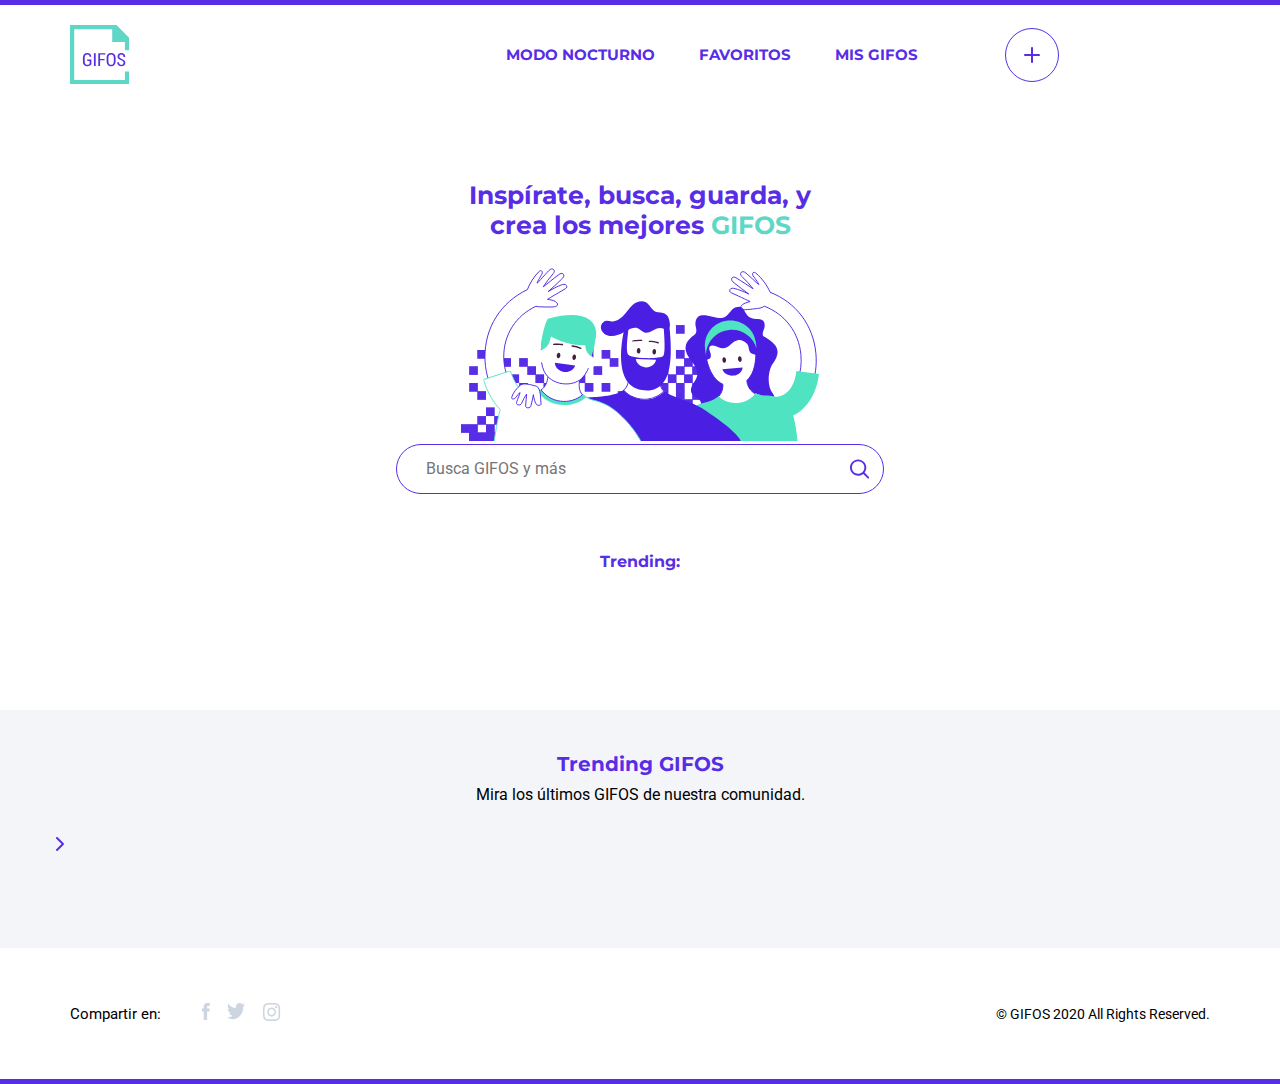
==== commit 9ee47da7: "12.10 version" ====
--- a/index.html
+++ b/index.html
@@ -1,15 +1,16 @@
+<!DOCTYPE html>
 <html lang="es">
   <head>
     <meta charset="UTF-8" />
     <meta name="viewport" content="width=device-width, initial-scale=1.0" />
-    <meta name="description" content="incluir descripción" />
-    <meta name="keywords" content="incluir kws" />
+    <meta name="description" content="Proyecto integrador módulo 2 de carrera Desarrollo Web Full Stack Acámica. Consumo de API Rest del sitio web Giphy.com" />
+    <meta name="keywords" content="gifos, gifs, giphy, desarrollo web, api, api rest, acamica, javascript"/>
     <title>Proyecto GIFOS</title>
     <link
       href="https://fonts.googleapis.com/css2?family=Montserrat:wght@400;500;600;700;800&family=Roboto&display=swap"
       rel="stylesheet"
     />
-    <link href="./css/home-styles.css" rel="stylesheet" type="text/css" />
+    <link href="./css/styles.css" rel="stylesheet" type="text/css" />
   </head>
   <body>
     <header class="desktop-header relative">
@@ -246,12 +247,16 @@
       <nav id="nav">
         <ul>
           <li><a href="#" class="theme-switcher">Modo Nocturno</a></li>
-          <hr class="menu-line" />
+        </ul>
+        <hr class="menu-line" />
+        <ul>
           <li><a href="./favoritos.html">Favoritos</a></li>
-          <hr class="menu-line" />
+        </ul>
+        <hr class="menu-line" />
+        <ul>
           <li><a href="./mis-gifos.html">Mis GIFOS</a></li>
-          <hr class="menu-line" />
         </ul>
+        <hr class="menu-line" />        
         <div class="create-btn">
           <svg
             version="1.1"
@@ -302,7 +307,7 @@
         </div>
       </nav>
     </header>
-    <!--SECTION (GIFO MAX) QUE SE DESPLIEGA AL HACER CLICK EN CADA GIFO decidir dónde irá finalmente en el html o crearlo dinámicamente con JS?-->
+    <!--SECTION (GIFO MAX) QUE SE DESPLIEGA AL HACER CLICK EN CADA GIFO -->
     <section class="gifo-max">
       <div class="close-icon align-items-center justify-content-end">
         <svg
@@ -358,6 +363,7 @@
           id="max-img"
           src="https://media.giphy.com/media/12rTjvF0ANQJsk/giphy.gif"
           class="gif-content"
+          alt="gif en tamaño original"
         />
       </div>
       <div class="actions space-between">
@@ -369,10 +375,10 @@
         </div>
         <div class="btns-container space-between">
           <div class="icon-btn">
-            <img src="./img/icon-fav-hover.svg" class="icon heart max-heart" />
+            <img src="./img/icon-fav-hover.svg" class="icon heart max-heart" alt="ícono marcar gif como favorito"/>
           </div>
           <div class="icon-btn">
-            <img src="./img/icon-download.svg" class="icon" id="max-download" />
+            <img src="./img/icon-download.svg" class="icon" id="max-download" alt="ícono descargar gif"/>
           </div>
         </div>
       </div>
@@ -390,7 +396,7 @@
             alt="ilustración de grupo de personas alegres"
           />
         </div>
-        <form action="" method="" class="" id="search-form" autocomplete="off">
+        <form id="search-form" autocomplete="off">
           <div class="search-field">
             <svg
               xmlns="http://www.w3.org/2000/svg"
@@ -423,8 +429,7 @@
               <input
                 type="text"
                 class="search-query"
-                id="userQuery"
-                name=""
+                id="userQuery"                
                 placeholder="Busca GIFOS y más"
               />
               <span class="autocomplete d-none" id="autocomplete"></span>
@@ -502,7 +507,7 @@
                 class="b"
               />
             </svg>
-            <input type="text" id="" name="" class="giphy-terms" />
+            <input type="text" class="giphy-terms" />
           </div>
           <div class="search-field suggestions">
             <svg
@@ -531,7 +536,7 @@
                 class="b"
               />
             </svg>
-            <input type="text" id="" name="" class="giphy-terms" />
+            <input type="text" class="giphy-terms" />
           </div>
           <div class="search-field suggestions">
             <svg
@@ -560,7 +565,7 @@
                 class="b"
               />
             </svg>
-            <input type="text" id="" name="" class="giphy-terms" />
+            <input type="text" class="giphy-terms" />
           </div>
           <div class="search-field suggestions">
             <svg
@@ -589,7 +594,7 @@
                 class="b"
               />
             </svg>
-            <input type="text" id="" name="" class="giphy-terms" />
+            <input type="text" class="giphy-terms" />
           </div>
         </form>
         <div id="trends-headings">
@@ -599,7 +604,6 @@
           </p>
         </div>
       </section>
-
       <!-- SECCION GIFOS SEGUN BÚSQUEDA -->
       <section id="searchedGifos">
         <hr class="trends-line hidden" id="trends-line" />
@@ -875,7 +879,6 @@
         </div>
       </section>
     </main>
-
     <footer>
       <p class="align-center share">Compartir en:</p>
       <div class="align-center icons">
--- a/css/styles.css
+++ b/css/styles.css
@@ -0,0 +1,1638 @@
+* {
+  margin: 0;
+  padding: 0;
+  -webkit-box-sizing: border-box;
+          box-sizing: border-box;
+  font-weight: normal;
+  text-decoration: none;
+}
+
+html {
+  font-size: 14px;
+}
+
+body {
+  background-color: #fff;
+  color: #000;
+  font-family: "Roboto", sans-serif;
+  border-bottom: 5px solid #572ee5;
+  -webkit-transition: all 0.2s ease;
+  transition: all 0.2s ease;
+}
+
+h1,
+h2,
+h3 {
+  color: #572ee5;
+  font-family: "Montserrat", sans-serif;
+}
+
+.dark-mode_body {
+  background-color: #37383c;
+  color: #fff;
+  border-bottom: 5px solid #000;
+}
+
+.light-mode_texts {
+  color: #572ee5;
+}
+
+.dark-mode_texts {
+  color: #fff;
+}
+
+.top-bar {
+  display: -webkit-box;
+  display: -ms-flexbox;
+  display: flex;
+  width: 100vw;
+  -webkit-box-pack: justify;
+      -ms-flex-pack: justify;
+          justify-content: space-between;
+  -webkit-box-align: center;
+      -ms-flex-align: center;
+          align-items: center;
+  border-top: 5px solid #572ee5;
+  padding: 20px 25px;
+}
+
+.dark-mode_top-bar {
+  border-top: 5px solid #000;
+}
+
+.d-block {
+  display: block;
+}
+
+.d-none {
+  display: none;
+}
+
+#logo-desktop {
+  display: none;
+}
+
+.hamburger {
+  color: #572ee5;
+}
+
+.dark-mode_hamburger {
+  color: #fff;
+}
+
+.GIFOS-text {
+  fill: #572ee5;
+}
+
+.dark-mode_GIFOS-text {
+  fill: #fff;
+}
+
+nav {
+  visibility: hidden;
+  position: absolute;
+  width: 100vw;
+  height: 100vh;
+  background-color: rgba(87, 46, 229, 0.9);
+  padding-top: 1rem;
+  z-index: 12000;
+}
+
+nav ul {
+  text-align: center;
+}
+
+nav ul li {
+  list-style: none;
+}
+
+nav ul li a {
+  color: #fff;
+  text-decoration: none;
+  line-height: 60px;
+  font-family: "Montserrat", sans-serif;
+  font-weight: 700;
+  font-size: 1.071rem;
+  padding: 2px;
+}
+
+nav ul li a:hover {
+  border-bottom: 2px solid #5ed7c6;
+}
+
+nav ul li a:active {
+  color: #9cafc3;
+}
+
+.visible {
+  visibility: visible;
+}
+
+.hidden {
+  visibility: hidden;
+}
+
+.dark-mode_nav {
+  background-color: #000;
+}
+
+.menu-line {
+  margin: auto;
+  width: 41px;
+  color: #fff;
+}
+
+form {
+  border: 1px solid #572ee5;
+  border-radius: 27px;
+  width: 89%;
+  margin: 0 auto 30px auto;
+  padding: 0.5rem 1rem;
+}
+
+form input[type="text"] {
+  background-color: transparent;
+  outline: none;
+  font-size: 1.143rem;
+  padding: 6px 15px;
+  font-family: "Roboto", sans-serif;
+  text-align: left;
+  width: 100%;
+}
+
+.search-query {
+  color: #000;
+  border: none;
+  line-height: 22px;
+}
+
+.dark_mode-search-query {
+  color: #fff;
+  border: none;
+}
+
+.search-field {
+  width: 100%;
+  display: -webkit-box;
+  display: -ms-flexbox;
+  display: flex;
+  -webkit-box-pack: justify;
+      -ms-flex-pack: justify;
+          justify-content: space-between;
+  -webkit-box-align: center;
+      -ms-flex-align: center;
+          align-items: center;
+}
+
+#search_ {
+  position: relative;
+  width: 100%;
+}
+
+.autocomplete {
+  position: absolute;
+  width: 100%;
+  z-index: 3000;
+  color: #6b7989;
+  line-height: 22px;
+  font-size: 1.143rem;
+  left: 0;
+  top: 0;
+  padding: 6px 15px;
+}
+
+.dark-mode_autocomplete {
+  color: rgba(255, 255, 255, 0.7);
+}
+
+.suggestions {
+  display: none;
+}
+
+.giphy-terms {
+  color: #9cafc3;
+  border: none;
+}
+
+.dark-mode_form {
+  border: 1px solid #fff;
+}
+
+.white {
+  fill: #fff;
+}
+
+.purple {
+  fill: #572ee5;
+}
+
+main h1 {
+  font-size: 1.786rem;
+  text-align: center;
+  width: 76%;
+  margin: auto;
+  font-weight: 700;
+}
+
+main h1 .mint {
+  color: #5ed7c6;
+  font-weight: 700;
+}
+
+main .illustration {
+  width: 76%;
+  margin: 2rem auto 0 auto;
+}
+
+main .illustration img {
+  width: 100%;
+}
+
+main h3 {
+  font-size: 1.143rem;
+  font-weight: 700;
+  text-align: center;
+  padding-top: 2rem;
+}
+
+main .empty {
+  margin: 7.8rem auto 10.7rem auto;
+}
+
+main .alert-msg {
+  color: #5ed7c6;
+  font-size: 1.4rem;
+  font-weight: 700;
+  width: 80%;
+  margin: 26px auto;
+}
+
+main .relative {
+  position: relative;
+}
+
+main .btn-view-more {
+  width: 127px;
+  height: 50px;
+  background-color: transparent;
+  border-radius: 25px;
+  text-align: center;
+  text-transform: uppercase;
+  color: #572ee5;
+  font-family: "Montserrat", sans-serif;
+  font-weight: 700;
+  border: 1px solid #572ee5;
+  margin: 5rem auto 0rem auto;
+  -webkit-transition: background-color 0.5s ease;
+  transition: background-color 0.5s ease;
+}
+
+main .btn-view-more:hover {
+  color: #fff;
+  background-color: #572ee5;
+}
+
+main .dark-mode_btn-view-more {
+  color: #fff;
+  border: 1px solid #fff;
+}
+
+main .dark-mode_btn-view-more:hover {
+  color: #000;
+  background-color: #fff;
+}
+
+main .grey-bg {
+  background-color: #f3f5f8;
+}
+
+main .dark-grey-bg {
+  background-color: #222326;
+}
+
+main .trending-gifos {
+  padding-top: 3rem;
+  padding-bottom: 6rem;
+  padding-right: 2rem;
+  padding-left: 2rem;
+}
+
+main h2 {
+  font-weight: bold;
+  font-size: 1.429rem;
+  text-align: center;
+}
+
+main h4 {
+  width: 46%;
+  line-height: 1.643rem;
+  font-size: 1.143rem;
+  margin: auto;
+  text-align: center;
+  margin-top: 0.5rem;
+  margin-bottom: 2.25rem;
+}
+
+.gifs-container {
+  display: -webkit-box;
+  display: -ms-flexbox;
+  display: flex;
+  -ms-flex-wrap: wrap;
+      flex-wrap: wrap;
+  -webkit-box-pack: space-evenly;
+      -ms-flex-pack: space-evenly;
+          justify-content: space-evenly;
+  -webkit-box-align: center;
+      -ms-flex-align: center;
+          align-items: center;
+  padding: 2.75rem 2% 0 2%;
+}
+
+.trends {
+  width: 60%;
+  margin: 0.5rem auto 3rem auto;
+  text-align: center;
+  font-family: "Montserrat", sans-serif;
+  color: #572ee5;
+  font-size: 16px;
+  text-transform: capitalize;
+  font-weight: 500;
+}
+
+.dark-mode_trends {
+  color: #fff;
+}
+
+.trends-line {
+  width: 25%;
+  margin: 2rem auto 4rem auto;
+  color: #9cafc3;
+}
+
+.container {
+  overflow: scroll;
+  padding-bottom: 10px;
+  display: -webkit-box;
+  display: -ms-flexbox;
+  display: flex;
+  -webkit-box-pack: start;
+      -ms-flex-pack: start;
+          justify-content: flex-start;
+  -webkit-box-align: center;
+      -ms-flex-align: center;
+          align-items: center;
+}
+
+.carousel {
+  display: -webkit-box;
+  display: -ms-flexbox;
+  display: flex;
+  -webkit-box-orient: horizontal;
+  -webkit-box-direction: normal;
+      -ms-flex-direction: row;
+          flex-direction: row;
+  -ms-flex-wrap: nowrap;
+      flex-wrap: nowrap;
+  -webkit-box-pack: space-evenly;
+      -ms-flex-pack: space-evenly;
+          justify-content: space-evenly;
+  position: relative;
+  padding: 0 10px;
+  width: auto;
+}
+
+.gif {
+  margin: 0.5rem;
+  position: relative;
+}
+
+.gif img {
+  -o-object-fit: cover;
+     object-fit: cover;
+  width: 100%;
+  height: 100%;
+}
+
+.gif .icon {
+  width: 16px;
+  height: auto;
+}
+
+.gif-card {
+  position: absolute;
+  top: 0;
+  background-color: rgba(87, 46, 229, 0.6);
+  display: -webkit-box;
+  display: -ms-flexbox;
+  display: flex;
+  -ms-flex-wrap: wrap;
+      flex-wrap: wrap;
+  -webkit-box-pack: end;
+      -ms-flex-pack: end;
+          justify-content: flex-end;
+  padding: 0.75rem;
+  -ms-flex-line-pack: justify;
+      align-content: space-between;
+  visibility: hidden;
+}
+
+.large {
+  width: 243px;
+  height: 187px;
+}
+
+.small {
+  width: 156px;
+  height: 120px;
+}
+
+.user-details {
+  width: 100%;
+  text-align: left;
+  padding-bottom: 1rem;
+}
+
+.user {
+  font-size: 15px;
+}
+
+.gif-title {
+  font-size: 16px;
+  font-weight: 700;
+}
+
+.white-text {
+  color: #fff;
+}
+
+.montserrat-font {
+  font-family: "Montserrat", sans-serif;
+}
+
+.dark-mode_user {
+  color: #fff;
+}
+
+.dark-mode_gif-title {
+  color: #fff;
+}
+
+footer {
+  padding-top: 3rem;
+}
+
+.align-center {
+  text-align: center;
+}
+
+.share {
+  font-size: 1.071rem;
+}
+
+.icons {
+  width: 25%;
+  display: -webkit-box;
+  display: -ms-flexbox;
+  display: flex;
+  -webkit-box-pack: justify;
+      -ms-flex-pack: justify;
+          justify-content: space-between;
+  margin: 2rem auto 3rem auto;
+}
+
+.icons .rss-icons {
+  fill: #cdd6e0;
+}
+
+.icons .rss-icons:hover {
+  fill: #572ee5;
+}
+
+.icons .dark-mode_rss-icons {
+  fill: #cdd6e0;
+}
+
+.icons .dark-mode_rss-icons:hover {
+  fill: #fff;
+}
+
+.copy {
+  margin-bottom: 1.75rem;
+}
+
+.section-icon {
+  margin: 75px auto 8px auto;
+}
+
+.gifo-max {
+  display: none;
+  -ms-grid-columns: 10% 80% 10%;
+      grid-template-columns: 10% 80% 10%;
+  -ms-grid-rows: 33% 33% 33%;
+      grid-template-rows: 33% 33% 33%;
+  height: 100vh;
+  width: 100%;
+  margin: auto;
+  position: -webkit-sticky;
+  position: sticky;
+  top: 0px;
+  background-color: #fff;
+  z-index: 100;
+}
+
+.close-icon {
+  display: -webkit-box;
+  display: -ms-flexbox;
+  display: flex;
+  -ms-grid-column: 2;
+  -ms-grid-column-span: 1;
+  grid-column: 2/3;
+}
+
+.gifo-container {
+  -ms-grid-column: 2;
+  -ms-grid-column-span: 1;
+  grid-column: 2/3;
+  -ms-grid-row: 2;
+  -ms-grid-row-span: 1;
+  grid-row: 2/3;
+}
+
+.gif-content {
+  width: 100%;
+  height: 100%;
+  -o-object-fit: scale-down;
+     object-fit: scale-down;
+}
+
+.actions {
+  -ms-grid-column: 2;
+  -ms-grid-column-span: 1;
+  grid-column: 2/3;
+  -ms-grid-row: 3;
+  -ms-grid-row-span: 1;
+  grid-row: 3/4;
+  display: -webkit-box;
+  display: -ms-flexbox;
+  display: flex;
+  -webkit-box-align: start;
+      -ms-flex-align: start;
+          align-items: flex-start;
+  margin-top: 2rem;
+}
+
+.arrow-left {
+  display: block;
+}
+
+.arrow-right {
+  display: block;
+}
+
+.btns-container {
+  display: -webkit-box;
+  display: -ms-flexbox;
+  display: flex;
+  width: 25%;
+  -webkit-box-align: start;
+      -ms-flex-align: start;
+          align-items: flex-start;
+}
+
+.icon-btn {
+  width: 32px;
+  height: 32px;
+  background-color: rgba(255, 255, 255, 0.7);
+  display: -webkit-box;
+  display: -ms-flexbox;
+  display: flex;
+  -webkit-box-pack: center;
+      -ms-flex-pack: center;
+          justify-content: center;
+  -webkit-box-align: center;
+      -ms-flex-align: center;
+          align-items: center;
+  border-radius: 6px;
+  margin: 0.25rem;
+}
+
+.icon-btn:hover {
+  background-color: white;
+}
+
+.space-evenly {
+  -webkit-box-pack: space-evenly;
+      -ms-flex-pack: space-evenly;
+          justify-content: space-evenly;
+}
+
+.space-between {
+  -webkit-box-pack: justify;
+      -ms-flex-pack: justify;
+          justify-content: space-between;
+}
+
+.align-items-center {
+  -webkit-box-align: center;
+      -ms-flex-align: center;
+          align-items: center;
+}
+
+.justify-content-end {
+  -webkit-box-pack: end;
+      -ms-flex-pack: end;
+          justify-content: flex-end;
+}
+
+.dark-mode_gifo-max {
+  background-color: #000;
+}
+
+.create-btn {
+  width: 54px;
+  height: 54px;
+  border-radius: 100%;
+  border: 1px solid #fff;
+  display: -webkit-box;
+  display: -ms-flexbox;
+  display: flex;
+  -webkit-box-pack: center;
+      -ms-flex-pack: center;
+          justify-content: center;
+  -webkit-box-align: center;
+      -ms-flex-align: center;
+          align-items: center;
+  margin: 20px auto 0 auto;
+}
+
+.create-btn .GIFOS-text {
+  fill: #fff;
+}
+
+.creator-container {
+  margin: 14px;
+  display: -ms-grid;
+  display: grid;
+  -ms-grid-columns: 1fr;
+      grid-template-columns: 1fr;
+  -ms-grid-rows: 50vh 12.5vh 12.5vh;
+      grid-template-rows: 50vh 12.5vh 12.5vh;
+  height: 100%;
+}
+
+.creator-container .btn-view-more {
+  -ms-grid-column: 1;
+  -ms-grid-column-span: 1;
+  grid-column: 1/2;
+  -ms-grid-row: 3;
+  -ms-grid-row-span: 1;
+  grid-row: 3/4;
+  -ms-flex-item-align: start;
+      -ms-grid-row-align: start;
+      align-self: start;
+  margin: 2rem auto 2rem auto;
+}
+
+.creator-container .camera {
+  display: none;
+}
+
+.creator-container .creator-frame {
+  -ms-grid-column: 1;
+  -ms-grid-column-span: 1;
+  grid-column: 1/2;
+  -ms-grid-row: 1;
+  -ms-grid-row-span: 1;
+  grid-row: 1/2;
+  border: 1px solid #572ee5;
+  width: 100%;
+  height: auto;
+  display: -webkit-box;
+  display: -ms-flexbox;
+  display: flex;
+  -ms-flex-wrap: wrap;
+      flex-wrap: wrap;
+  -webkit-box-pack: justify;
+      -ms-flex-pack: justify;
+          justify-content: space-between;
+  -ms-flex-line-pack: space-evenly;
+      align-content: space-evenly;
+  padding: 1rem;
+  margin-bottom: 0.5rem;
+}
+
+.creator-container .creator-frame .video-container {
+  width: 100%;
+  height: 100%;
+  border: none;
+  margin: auto;
+  display: block;
+  position: absolute;
+  top: 0;
+}
+
+.creator-container .creator-frame .text-container {
+  width: 90%;
+  text-align: center;
+  position: relative;
+  top: .5rem;
+  height: 95%;
+  display: -webkit-box;
+  display: -ms-flexbox;
+  display: flex;
+  -webkit-box-orient: vertical;
+  -webkit-box-direction: normal;
+      -ms-flex-direction: column;
+          flex-direction: column;
+  -webkit-box-pack: center;
+      -ms-flex-pack: center;
+          justify-content: center;
+  -webkit-box-align: center;
+      -ms-flex-align: center;
+          align-items: center;
+  border: none !important;
+}
+
+.creator-container .creator-frame .text-container h1 {
+  margin: 1rem auto;
+  width: 80%;
+}
+
+.creator-container .creator-frame .text-container p {
+  width: 80%;
+  margin: 0 auto;
+}
+
+.creator-container .creator-frame #img-container {
+  text-align: center;
+  border: none !important;
+  position: absolute;
+  top: 0;
+  width: 100%;
+  height: 100%;
+  display: -webkit-box;
+  display: -ms-flexbox;
+  display: flex;
+  -webkit-box-pack: center;
+      -ms-flex-pack: center;
+          justify-content: center;
+  -webkit-box-align: center;
+      -ms-flex-align: center;
+          align-items: center;
+}
+
+.creator-container .creator-frame #img-container img {
+  height: 100%;
+  width: 100%;
+  -o-object-fit: contain;
+     object-fit: contain;
+  border: none;
+  border: none !important;
+}
+
+.creator-container .creator-frame .frame-details {
+  width: 5%;
+  height: 5%;
+}
+
+.creator-container .creator-frame .border-top {
+  border-top: 1px solid #5ed7c6;
+}
+
+.creator-container .creator-frame .border-bottom {
+  border-bottom: 1px solid #5ed7c6;
+}
+
+.creator-container .creator-frame .border-left {
+  border-left: 1px solid #5ed7c6;
+}
+
+.creator-container .creator-frame .border-right {
+  border-right: 1px solid #5ed7c6;
+}
+
+.tape {
+  display: none;
+}
+
+.step-numbers {
+  -ms-grid-column: 1;
+  -ms-grid-column-span: 1;
+  grid-column: 1/2;
+  -ms-grid-row: 2;
+  -ms-grid-row-span: 1;
+  grid-row: 2/3;
+  display: -webkit-box;
+  display: -ms-flexbox;
+  display: flex;
+  -webkit-box-pack: center;
+      -ms-flex-pack: center;
+          justify-content: center;
+  -webkit-box-align: start;
+      -ms-flex-align: start;
+          align-items: flex-start;
+  margin-bottom: 0.5rem;
+  position: relative;
+}
+
+.number {
+  height: 32px;
+  width: 32px;
+  border-radius: 100%;
+  color: #572ee5;
+  border: 1px solid #572ee5;
+  font-size: 18px;
+  font-weight: 600;
+  display: -webkit-box;
+  display: -ms-flexbox;
+  display: flex;
+  -webkit-box-pack: center;
+      -ms-flex-pack: center;
+          justify-content: center;
+  -webkit-box-align: center;
+      -ms-flex-align: center;
+          align-items: center;
+  margin: 0 12.5px;
+  background-color: transparent;
+}
+
+.dark-mode_number {
+  color: #fff;
+  border: 1px solid #fff;
+}
+
+.clock {
+  position: absolute;
+  bottom: 0;
+  font-family: "Montserrat", sans-serif;
+  font-weight: 600;
+  font-size: 15px;
+}
+
+.clock span {
+  font-family: "Montserrat", sans-serif;
+  font-weight: 600;
+  font-size: 15px;
+}
+
+.upload-gif {
+  background-color: rgba(87, 46, 229, 0.6);
+  width: 100%;
+  height: 100%;
+  position: absolute;
+  top: 0;
+  z-index: 300;
+  display: -ms-grid;
+  display: grid;
+  -ms-grid-columns: 25% 50% 25%;
+      grid-template-columns: 25% 50% 25%;
+  -ms-grid-rows: 40% 20% 40%;
+      grid-template-rows: 40% 20% 40%;
+  visibility: hidden;
+}
+
+.load-icons {
+  -ms-grid-column: 2;
+  -ms-grid-column-span: 1;
+  grid-column: 2/3;
+  -ms-grid-row: 1;
+  -ms-grid-row-span: 1;
+  grid-row: 1/2;
+  -ms-grid-column-align: center;
+      justify-self: center;
+  -ms-flex-item-align: end;
+      -ms-grid-row-align: end;
+      align-self: end;
+}
+
+.loading-msg {
+  font-family: "Montserrat", sans-serif;
+  font-size: 15px;
+  color: #fff;
+  font-weight: 600;
+  -ms-grid-column: 2;
+  -ms-grid-column-span: 1;
+  grid-column: 2/3;
+  -ms-grid-row: 2;
+  -ms-grid-row-span: 1;
+  grid-row: 2/3;
+  width: 100%;
+  line-height: normal;
+  margin: 0;
+  -ms-flex-item-align: center;
+      -ms-grid-row-align: center;
+      align-self: center;
+}
+
+.upload-btns {
+  display: -webkit-box;
+  display: -ms-flexbox;
+  display: flex;
+  -ms-grid-column: 3;
+  -ms-grid-column-span: 1;
+  grid-column: 3/4;
+  -ms-grid-row: 1;
+  -ms-grid-row-span: 1;
+  grid-row: 1/2;
+  justify-self: end;
+  margin-right: 12px;
+  margin-top: 12px;
+  visibility: hidden;
+}
+
+#repeat-capture {
+  font-family: "Montserrat", sans-serif;
+  color: #572ee5;
+  font-size: 13px;
+  border-bottom: 2px solid #5ed7c6;
+  font-weight: 700;
+}
+
+.purple-division {
+  height: 7px;
+  background-color: #572ee5;
+  width: 100%;
+  border-radius: 5px;
+  -ms-grid-column: 1;
+  -ms-grid-column-span: 1;
+  grid-column: 1/2;
+  -ms-grid-row: 3;
+  -ms-grid-row-span: 1;
+  grid-row: 3/4;
+  -ms-flex-item-align: start;
+      -ms-grid-row-align: start;
+      align-self: start;
+}
+
+@media (max-width: 1023px) and (orientation: landscape) {
+  .create-btn {
+    display: none;
+  }
+  .creator-container {
+    margin: 14px;
+    display: -ms-grid;
+    display: grid;
+    -ms-grid-columns: 1fr;
+    grid-template-columns: 1fr;
+    -ms-grid-rows: 50vh 12.5vh 12.5vh;
+    grid-template-rows: 75% 12.5% 12.5%;
+    height: 150%;
+  }
+}
+
+@media (min-width: 768px) {
+  main .illustration {
+    width: 50%;
+    margin: 2rem auto 0 auto;
+  }
+  main .illustration img {
+    width: 100%;
+  }
+  main form {
+    width: 55%;
+  }
+  main .search-gif-cards {
+    width: 30%;
+    margin: 1rem 0;
+  }
+  main .search-gif-cards img {
+    width: 100%;
+    height: calc(50vw / 2);
+    -o-object-fit: cover;
+    object-fit: cover;
+  }
+  .gifo-max {
+    display: none;
+    -ms-grid-columns: 1fr 3fr 1fr;
+        grid-template-columns: 1fr 3fr 1fr;
+    -ms-grid-rows: 1fr 2fr 1fr;
+        grid-template-rows: 1fr 2fr 1fr;
+    height: 100vh;
+    width: 100%;
+    margin: auto;
+    position: -webkit-sticky;
+    position: sticky;
+    top: 0;
+    z-index: 20;
+  }
+  .close-icon {
+    display: -webkit-box;
+    display: -ms-flexbox;
+    display: flex;
+    -webkit-box-pack: start;
+        -ms-flex-pack: start;
+            justify-content: flex-start;
+    -webkit-box-align: center;
+        -ms-flex-align: center;
+            align-items: center;
+    -ms-grid-column: 3;
+    -ms-grid-column-span: 1;
+    grid-column: 3/4;
+    margin-left: 6rem;
+  }
+  .gifo-max {
+    -ms-grid-columns: 1fr 3fr 1fr;
+        grid-template-columns: 1fr 3fr 1fr;
+    -ms-grid-rows: 25% 50% 25%;
+        grid-template-rows: 25% 50% 25%;
+  }
+  .gifo-container {
+    -ms-grid-column: 2;
+    -ms-grid-column-span: 1;
+    grid-column: 2/3;
+    -ms-grid-row: 2;
+    -ms-grid-row-span: 1;
+    grid-row: 2/3;
+  }
+  .gif-content {
+    width: 100%;
+    -o-object-fit: contain;
+       object-fit: contain;
+  }
+  .actions {
+    -ms-grid-column: 2;
+    -ms-grid-column-span: 1;
+    grid-column: 2/3;
+    -ms-grid-row: 3;
+    -ms-grid-row-span: 1;
+    grid-row: 3/4;
+    display: -webkit-box;
+    display: -ms-flexbox;
+    display: flex;
+    -webkit-box-align: start;
+        -ms-flex-align: start;
+            align-items: flex-start;
+    margin-top: 2rem;
+  }
+  .btns-container {
+    width: 18%;
+  }
+}
+
+@media (min-width: 1024px) {
+  .desktop-header {
+    position: -webkit-sticky;
+    position: sticky;
+    top: 0;
+    background-color: #fff;
+    z-index: 2;
+  }
+  .dark-mode_desktop-header {
+    position: -webkit-sticky;
+    position: sticky;
+    top: 0;
+    background-color: #37383c;
+  }
+  #logo-mobile {
+    display: none;
+  }
+  #logo-desktop {
+    display: block;
+  }
+  .top-bar {
+    display: -webkit-box;
+    display: -ms-flexbox;
+    display: flex;
+    width: 100%;
+    -webkit-box-pack: justify;
+        -ms-flex-pack: justify;
+            justify-content: space-between;
+    -webkit-box-align: center;
+        -ms-flex-align: center;
+            align-items: center;
+    border-top: 5px solid #572ee5;
+    padding: 20px 70px;
+  }
+  .dark-mode_top-bar {
+    border-top: 5px solid #000;
+  }
+  #hamburger {
+    display: none;
+  }
+  nav {
+    visibility: visible;
+    position: absolute;
+    top: 5px;
+    right: 156px;
+    display: -webkit-box;
+    display: -ms-flexbox;
+    display: flex;
+    -webkit-box-align: center;
+        -ms-flex-align: center;
+            align-items: center;
+    -webkit-box-pack: justify;
+        -ms-flex-pack: justify;
+            justify-content: space-between;
+    width: 50%;
+    height: auto;
+    background-color: transparent;
+    padding-top: 20px;
+    z-index: 25;
+  }
+  nav ul {
+    text-align: center;
+    display: -webkit-inline-box;
+    display: -ms-inline-flexbox;
+    display: inline-flex;
+    width: auto;
+    padding: 0 20px;
+  }
+  nav ul li {
+    list-style: none;
+  }
+  nav ul li a {
+    color: #572ee5;
+    text-decoration: none;
+    text-transform: uppercase;
+    font-family: "Montserrat", sans-serif;
+    font-weight: 700;
+    font-size: 1.071rem;
+    padding: 2px;
+  }
+  nav ul li a:hover {
+    border-bottom: 2px solid #5ed7c6;
+  }
+  nav ul li a:active {
+    color: #9cafc3;
+  }
+  .menu-line {
+    display: none;
+  }
+  .dark-mode_nav {
+    background-color: transparent;
+  }
+  .dark-mode_nav a {
+    color: #fff;
+  }
+  .create-btn {
+    margin: 0;
+    width: 54px;
+    height: 54px;
+    border-radius: 100%;
+    border: 1px solid #572ee5;
+    display: -webkit-box;
+    display: -ms-flexbox;
+    display: flex;
+    -webkit-box-pack: center;
+        -ms-flex-pack: center;
+            justify-content: center;
+    -webkit-box-align: center;
+        -ms-flex-align: center;
+            align-items: center;
+    margin: 0 auto 0 auto;
+    -webkit-transition: background-color 0.5s ease;
+    transition: background-color 0.5s ease;
+  }
+  .create-btn .GIFOS-text {
+    fill: #572ee5;
+  }
+  .create-btn:hover {
+    background-color: #572ee5;
+    border: none;
+  }
+  .create-btn:hover .GIFOS-text {
+    fill: #fff;
+  }
+  .dark-mode_create-btn {
+    border: 1px solid #fff;
+  }
+  .dark-mode_create-btn .GIFOS-text {
+    fill: #fff;
+  }
+  .dark-mode_create-btn:hover {
+    background-color: #fff;
+    border: none;
+  }
+  .dark-mode_create-btn:hover .GIFOS-text {
+    fill: #000;
+  }
+  main .search-section {
+    margin-top: 75px;
+  }
+  main .search-section h1 {
+    width: 30%;
+  }
+  main .illustration {
+    width: 28%;
+    margin: 2rem auto 0 auto;
+  }
+  main .illustration img {
+    width: 100%;
+  }
+  main form {
+    width: 38.2%;
+  }
+  main .alert-msg {
+    color: #5ed7c6;
+    font-size: 1.4rem;
+    font-weight: 800;
+    width: 30%;
+    margin: 26px auto;
+  }
+  .large {
+    width: 357px;
+    height: 275px;
+  }
+  .small {
+    width: 260px;
+    height: 200px;
+  }
+  .gifs-container {
+    display: -webkit-box;
+    display: -ms-flexbox;
+    display: flex;
+    -ms-flex-wrap: wrap;
+    flex-wrap: wrap;
+    -webkit-box-pack: space-evenly;
+    -ms-flex-pack: space-evenly;
+    justify-content: center;
+    -webkit-box-align: center;
+    -ms-flex-align: center;
+    align-items: center;
+    padding: 2.75rem 7.6% 0 7.6%;
+  }
+  .btns-container {
+    width: 12%;
+  }
+  .creator-container {
+    margin: 10px 25px;
+    display: -ms-grid;
+    display: grid;
+    -ms-grid-columns: 20% 60% 20%;
+        grid-template-columns: 20% 60% 20%;
+    -ms-grid-rows: 45vh 8vh auto;
+        grid-template-rows: 45vh 8vh auto;
+    height: auto;
+  }
+  .creator-container .btn-view-more {
+    -ms-grid-column: 2;
+    -ms-grid-column-span: 1;
+    grid-column: 2/3;
+    -ms-grid-row: 3;
+    -ms-grid-row-span: 1;
+    grid-row: 3/4;
+    -ms-flex-item-align: start;
+        -ms-grid-row-align: start;
+        align-self: start;
+    margin: 2rem auto 2rem auto;
+  }
+  .creator-container .camera {
+    display: block;
+    -ms-grid-column: 1;
+    -ms-grid-column-span: 1;
+    grid-column: 1/2;
+    -ms-grid-row: 1;
+    -ms-grid-row-span: 1;
+    grid-row: 1/2;
+    -ms-grid-column-align: start;
+        justify-self: start;
+    -ms-flex-item-align: center;
+        -ms-grid-row-align: center;
+        align-self: center;
+  }
+  .creator-container .luz-camera {
+    -ms-grid-column: 1;
+    -ms-grid-column-span: 1;
+    grid-column: 1/2;
+    -ms-grid-row: 1;
+    -ms-grid-row-span: 1;
+    grid-row: 1/2;
+    -ms-grid-column-align: center;
+        justify-self: center;
+    -ms-flex-item-align: center;
+        -ms-grid-row-align: center;
+        align-self: center;
+  }
+  .creator-container .creator-frame {
+    -ms-grid-column: 2;
+    -ms-grid-column-span: 1;
+    grid-column: 2/3;
+    -ms-grid-row: 1;
+    -ms-grid-row-span: 1;
+    grid-row: 1/2;
+    border: 1px solid #572ee5;
+    width: 100%;
+    height: auto;
+    display: -webkit-box;
+    display: -ms-flexbox;
+    display: flex;
+    -ms-flex-wrap: wrap;
+        flex-wrap: wrap;
+    -webkit-box-pack: justify;
+        -ms-flex-pack: justify;
+            justify-content: space-between;
+    -ms-flex-line-pack: space-evenly;
+        align-content: space-evenly;
+    padding: 20px;
+  }
+  .creator-container .creator-frame .text-container {
+    width: 90%;
+    text-align: center;
+  }
+  .creator-container .creator-frame .text-container h1 {
+    margin: 1rem auto;
+    width: 60%;
+  }
+  .creator-container .creator-frame .text-container p {
+    width: 75%;
+    margin: 0 auto;
+  }
+  .creator-container .creator-frame .frame-details {
+    width: 27px;
+    height: 27px;
+  }
+  .creator-container .creator-frame .border-top {
+    border-top: 1px solid #5ed7c6;
+  }
+  .creator-container .creator-frame .border-bottom {
+    border-bottom: 1px solid #5ed7c6;
+  }
+  .creator-container .creator-frame .border-left {
+    border-left: 1px solid #5ed7c6;
+  }
+  .creator-container .creator-frame .border-right {
+    border-right: 1px solid #5ed7c6;
+  }
+  .tape {
+    display: block;
+    -ms-grid-column: 3;
+    -ms-grid-column-span: 1;
+    grid-column: 3/4;
+    -ms-grid-row: 2;
+    -ms-grid-row-span: 1;
+    grid-row: 2/3;
+    height: 80px;
+    width: 100%;
+    -ms-flex-item-align: center;
+        -ms-grid-row-align: center;
+        align-self: center;
+  }
+  .step-numbers {
+    -ms-grid-column: 2;
+    -ms-grid-column-span: 1;
+    grid-column: 2/3;
+    -ms-grid-row: 2;
+    -ms-grid-row-span: 1;
+    grid-row: 2/3;
+    display: -webkit-box;
+    display: -ms-flexbox;
+    display: flex;
+    -webkit-box-pack: center;
+        -ms-flex-pack: center;
+            justify-content: center;
+    -webkit-box-align: center;
+        -ms-flex-align: center;
+            align-items: center;
+    margin-bottom: 0;
+  }
+  .number {
+    height: 32px;
+    width: 32px;
+    border-radius: 100%;
+    color: #572ee5;
+    border: 1px solid #572ee5;
+    font-size: 18px;
+    font-weight: 600;
+    display: -webkit-box;
+    display: -ms-flexbox;
+    display: flex;
+    -webkit-box-pack: center;
+        -ms-flex-pack: center;
+            justify-content: center;
+    -webkit-box-align: center;
+        -ms-flex-align: center;
+            align-items: center;
+    margin: 0 12.5px;
+    background-color: transparent;
+  }
+  .dark-mode_number {
+    color: #fff;
+    border: 1px solid #fff;
+  }
+  .clock {
+    position: absolute;
+    right: 2%;
+    top: 40%;
+  }
+  .purple-division {
+    height: 7px;
+    background-color: #572ee5;
+    width: 100%;
+    border-radius: 5px;
+    -ms-grid-column: 2;
+    -ms-grid-column-span: 1;
+    grid-column: 2/3;
+    -ms-grid-row: 3;
+    -ms-grid-row-span: 1;
+    grid-row: 3/4;
+    -ms-flex-item-align: start;
+        -ms-grid-row-align: start;
+        align-self: start;
+  }
+  footer {
+    display: -webkit-box;
+    display: -ms-flexbox;
+    display: flex;
+    -webkit-box-pack: start;
+        -ms-flex-pack: start;
+            justify-content: flex-start;
+    -webkit-box-align: center;
+        -ms-flex-align: center;
+            align-items: center;
+    padding: 55px 70px;
+  }
+  footer .share {
+    width: 10%;
+    text-align: left;
+  }
+  footer .icons {
+    width: 10%;
+    margin: 0;
+    -webkit-box-pack: space-evenly;
+        -ms-flex-pack: space-evenly;
+            justify-content: space-evenly;
+  }
+  footer .copy {
+    width: 80%;
+    text-align: right;
+    margin-bottom: 0;
+  }
+}
+
+@media (min-width: 1440px) {
+  .top-bar {
+    display: -webkit-box;
+    display: -ms-flexbox;
+    display: flex;
+    width: 100%;
+    -webkit-box-pack: justify;
+        -ms-flex-pack: justify;
+            justify-content: space-between;
+    -webkit-box-align: center;
+        -ms-flex-align: center;
+            align-items: center;
+    border-top: 5px solid #572ee5;
+    padding: 20px 156px;
+  }
+  nav {
+    width: 40%;
+  }
+  .container {
+    overflow: hidden;
+    padding-bottom: 0;
+    display: -webkit-box;
+    display: -ms-flexbox;
+    display: flex;
+    -webkit-box-pack: center;
+        -ms-flex-pack: center;
+            justify-content: center;
+    -webkit-box-align: center;
+        -ms-flex-align: center;
+            align-items: center;
+  }
+  .carousel {
+    display: -webkit-box;
+    display: -ms-flexbox;
+    display: flex;
+    -webkit-box-orient: horizontal;
+    -webkit-box-direction: normal;
+        -ms-flex-direction: row;
+            flex-direction: row;
+    -ms-flex-wrap: nowrap;
+        flex-wrap: nowrap;
+    -webkit-box-pack: space-evenly;
+        -ms-flex-pack: space-evenly;
+            justify-content: space-evenly;
+    position: relative;
+    padding: 0 1rem;
+    width: auto;
+  }
+  .arrow-left {
+    display: block;
+    width: 40px;
+    height: 40px;
+    border: 1px solid #572ee5;
+    display: -webkit-box;
+    display: -ms-flexbox;
+    display: flex;
+    -webkit-box-pack: center;
+        -ms-flex-pack: center;
+            justify-content: center;
+    -webkit-box-align: center;
+        -ms-flex-align: center;
+            align-items: center;
+    -ms-flex-item-align: center;
+        align-self: center;
+    justify-self: self-end;
+  }
+  .arrow-left:hover {
+    background-color: #572ee5;
+    -webkit-transition: all .5s ease;
+    transition: all .5s ease;
+  }
+  .arrow-left:hover .GIFOS-text {
+    fill: #fff;
+  }
+  .arrow-right {
+    display: block;
+    width: 40px;
+    height: 40px;
+    border: 1px solid #572ee5;
+    display: -webkit-box;
+    display: -ms-flexbox;
+    display: flex;
+    -webkit-box-pack: center;
+        -ms-flex-pack: center;
+            justify-content: center;
+    -webkit-box-align: center;
+        -ms-flex-align: center;
+            align-items: center;
+    -ms-flex-item-align: center;
+        align-self: center;
+    justify-self: self-start;
+  }
+  .arrow-right:hover {
+    background-color: #572ee5;
+    -webkit-transition: all .5s ease;
+    transition: all .5s ease;
+  }
+  .arrow-right:hover .GIFOS-text {
+    fill: #fff;
+  }
+  .dark-mode_arrow-right {
+    border: 1px solid #fff;
+  }
+  .dark-mode_arrow-right:hover {
+    background-color: #fff;
+    -webkit-transition: all .5s ease;
+    transition: all .5s ease;
+  }
+  .dark-mode_arrow-right:hover .GIFOS-text {
+    fill: #000;
+  }
+  .dark-mode_arrow-left {
+    border: 1px solid #fff;
+  }
+  .dark-mode_arrow-left:hover {
+    background-color: #fff;
+    -webkit-transition: all .5s ease;
+    transition: all .5s ease;
+  }
+  .dark-mode_arrow-left:hover .GIFOS-text {
+    fill: #000;
+  }
+  .btns-container {
+    width: 10%;
+  }
+  .creator-container {
+    margin: 10px 150px;
+    display: -ms-grid;
+    display: grid;
+    -ms-grid-columns: 20% 60% 20%;
+        grid-template-columns: 20% 60% 20%;
+    -ms-grid-rows: 45vh 8vh auto;
+        grid-template-rows: 45vh 8vh auto;
+    height: auto;
+  }
+  .creator-container .btn-view-more {
+    -ms-grid-column: 2;
+    -ms-grid-column-span: 1;
+    grid-column: 2/3;
+    -ms-grid-row: 3;
+    -ms-grid-row-span: 1;
+    grid-row: 3/4;
+    -ms-flex-item-align: start;
+        -ms-grid-row-align: start;
+        align-self: start;
+    margin: 2rem auto 2rem auto;
+  }
+  footer {
+    display: -webkit-box;
+    display: -ms-flexbox;
+    display: flex;
+    -webkit-box-pack: start;
+        -ms-flex-pack: start;
+            justify-content: flex-start;
+    -webkit-box-align: center;
+        -ms-flex-align: center;
+            align-items: center;
+    padding: 55px 156px;
+  }
+  footer .share {
+    width: 10%;
+    text-align: left;
+  }
+  footer .icons {
+    width: 10%;
+    margin: 0;
+    -webkit-box-pack: space-evenly;
+        -ms-flex-pack: space-evenly;
+            justify-content: space-evenly;
+  }
+  footer .copy {
+    width: 80%;
+    text-align: right;
+    margin-bottom: 0;
+  }
+}
+/*# sourceMappingURL=styles.css.map */